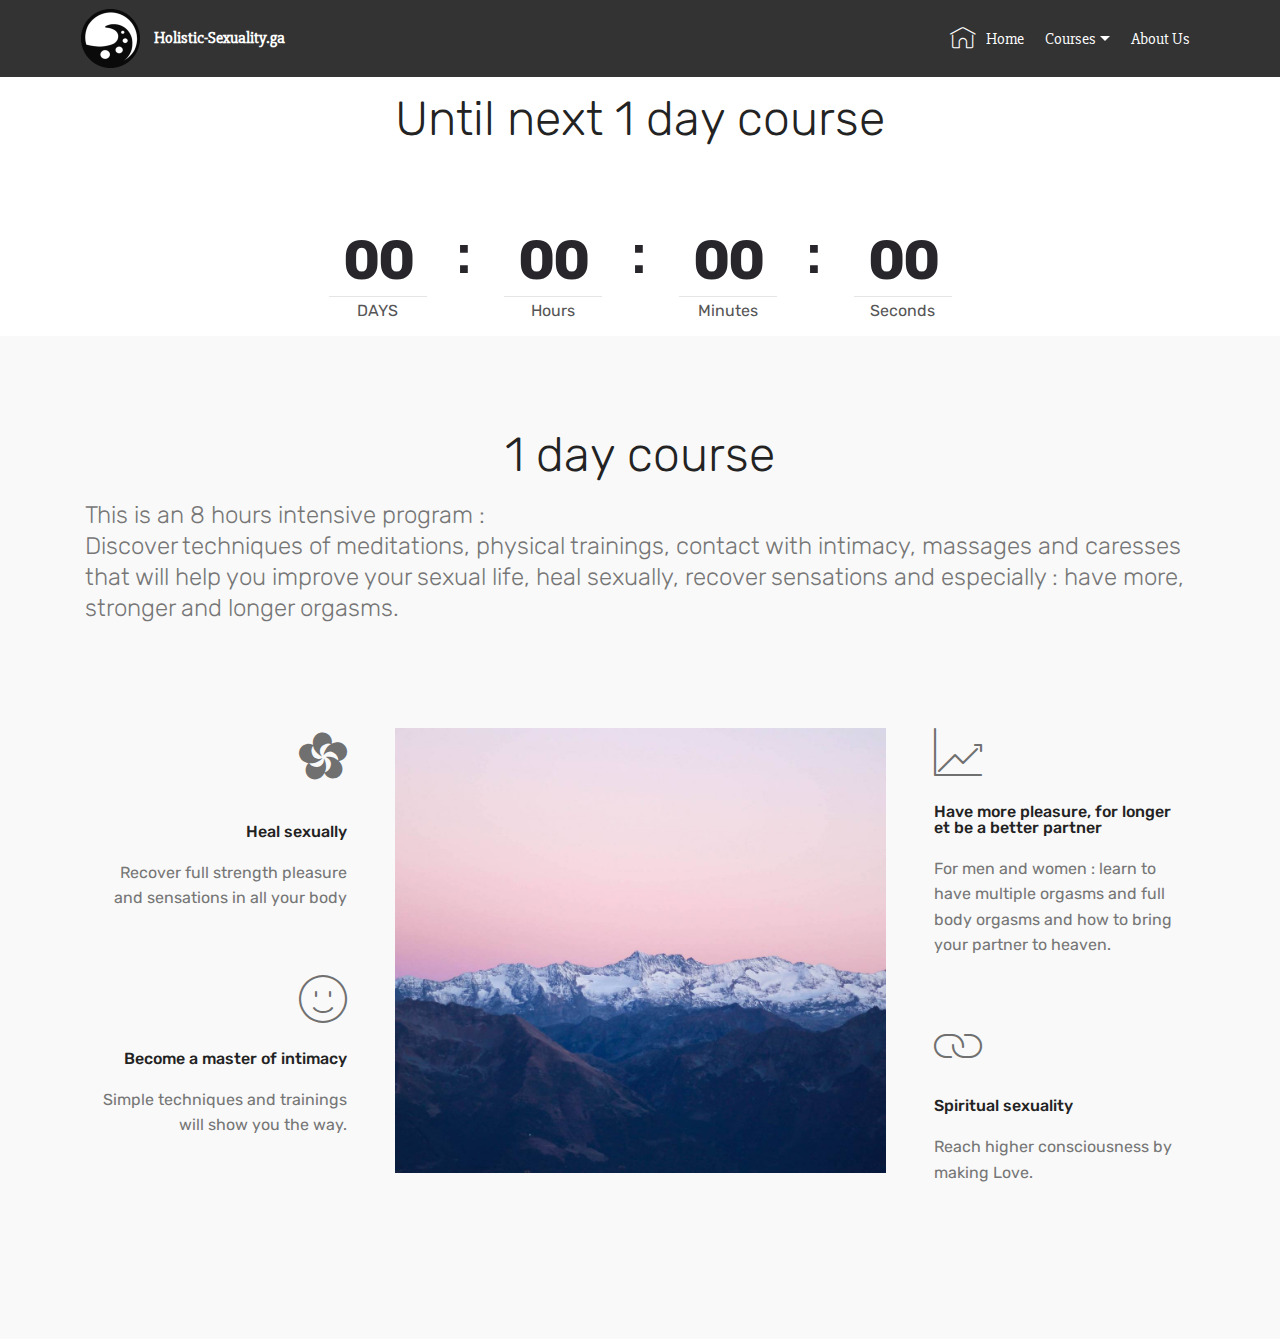
==== 1day.html @ 42159fc9 "create github pages" ====
<!DOCTYPE html>
<html >
<head>
  <!-- Site made with Mobirise Website Builder v4.6.6, https://mobirise.com -->
  <meta charset="UTF-8">
  <meta http-equiv="X-UA-Compatible" content="IE=edge">
  <meta name="generator" content="Mobirise v4.6.6, mobirise.com">
  <meta name="viewport" content="width=device-width, initial-scale=1, minimum-scale=1">
  <link rel="shortcut icon" href="assets/images/hssymbolgris-122x122.png" type="image/x-icon">
  <meta name="description" content="This is an 8 hours intensive program :
Discover techniques of meditations, physical trainings, contact with intimacy, massages and caresses that will help you improve your sexual life, heal sexually, recover sensations and especially : have more, stronger and longer orgasms.
Learn to have multiple orgasms and full body orgasms  and how to bring your partner to heaven.
">
  <title>1 day courses</title>
  <link rel="stylesheet" href="assets/web/assets/mobirise-icons/mobirise-icons.css">
  <link rel="stylesheet" href="assets/tether/tether.min.css">
  <link rel="stylesheet" href="assets/bootstrap/css/bootstrap.min.css">
  <link rel="stylesheet" href="assets/bootstrap/css/bootstrap-grid.min.css">
  <link rel="stylesheet" href="assets/bootstrap/css/bootstrap-reboot.min.css">
  <link rel="stylesheet" href="assets/socicon/css/styles.css">
  <link rel="stylesheet" href="assets/dropdown/css/style.css">
  <link rel="stylesheet" href="assets/theme/css/style.css">
  <link rel="stylesheet" href="assets/mobirise/css/mbr-additional.css" type="text/css">
  
  
  
</head>
<body>
  <section class="menu cid-qMgxB3SNvt" once="menu" id="menu1-n">

    

    <nav class="navbar navbar-expand beta-menu navbar-dropdown align-items-center navbar-fixed-top navbar-toggleable-sm">
        <button class="navbar-toggler navbar-toggler-right" type="button" data-toggle="collapse" data-target="#navbarSupportedContent" aria-controls="navbarSupportedContent" aria-expanded="false" aria-label="Toggle navigation">
            <div class="hamburger">
                <span></span>
                <span></span>
                <span></span>
                <span></span>
            </div>
        </button>
        <div class="menu-logo">
            <div class="navbar-brand">
                <span class="navbar-logo">
                    <a href="index.html">
                         <img src="assets/images/hssymbolgris-122x122.png" alt="Holistic-Sexuality.ga" title="Holistic-Sexuality homepage" style="height: 3.8rem;">
                    </a>
                </span>
                <span class="navbar-caption-wrap"><a class="navbar-caption text-white display-4" href="index.html">
                        Holistic-Sexuality.ga<br></a></span>
            </div>
        </div>
        <div class="collapse navbar-collapse" id="navbarSupportedContent">
            <ul class="navbar-nav nav-dropdown nav-right" data-app-modern-menu="true"><li class="nav-item">
                    <a class="nav-link link text-white display-4" href="index.html"><span class="mbri-home mbr-iconfont mbr-iconfont-btn"></span>
                        
                        Home</a>
                </li><li class="nav-item dropdown open"><a class="nav-link link text-white dropdown-toggle display-4" href="courses.html" data-toggle="dropdown-submenu" aria-expanded="true">Courses
                    </a><div class="dropdown-menu"><a class="text-white dropdown-item display-4" href="1day.html">1 day courses<br></a><a class="text-white dropdown-item display-4" href="3d.html">3 days courses<br></a><a class="text-white dropdown-item display-4" href="privc.html">Private courses<br></a></div></li>
                <li class="nav-item">
                    <a class="nav-link link text-white display-4" href="about.html">
                        
                        About Us
                    </a>
                </li></ul>
            
        </div>
    </nav>
</section>

<section class="engine"><a href="https://mobirise.ws/j">how to design free website</a></section><section class="menu cid-qMgxB4B0QM" once="menu" id="menu1-o">

    

    <nav class="navbar navbar-expand beta-menu navbar-dropdown align-items-center navbar-fixed-top navbar-toggleable-sm">
        <button class="navbar-toggler navbar-toggler-right" type="button" data-toggle="collapse" data-target="#navbarSupportedContent" aria-controls="navbarSupportedContent" aria-expanded="false" aria-label="Toggle navigation">
            <div class="hamburger">
                <span></span>
                <span></span>
                <span></span>
                <span></span>
            </div>
        </button>
        <div class="menu-logo">
            <div class="navbar-brand">
                <span class="navbar-logo">
                    <a href="index.html">
                         <img src="assets/images/hssymbolgris-122x122.png" alt="Holistic-Sexuality.ga" title="Holistic-Sexuality homepage" style="height: 3.8rem;">
                    </a>
                </span>
                <span class="navbar-caption-wrap"><a class="navbar-caption text-white display-4" href="index.html">
                        Holistic-Sexuality.ga<br></a></span>
            </div>
        </div>
        <div class="collapse navbar-collapse" id="navbarSupportedContent">
            <ul class="navbar-nav nav-dropdown nav-right" data-app-modern-menu="true"><li class="nav-item">
                    <a class="nav-link link text-white display-4" href="index.html"><span class="mbri-home mbr-iconfont mbr-iconfont-btn"></span>
                        
                        Home</a>
                </li><li class="nav-item dropdown open"><a class="nav-link link text-white dropdown-toggle display-4" href="courses.html" data-toggle="dropdown-submenu" aria-expanded="true">Courses
                    </a><div class="dropdown-menu"><a class="text-white dropdown-item display-4" href="1day.html">1 day courses<br></a><a class="text-white dropdown-item display-4" href="3d.html">3 days courses<br></a><a class="text-white dropdown-item display-4" href="privc.html">Private courses<br></a></div></li>
                <li class="nav-item">
                    <a class="nav-link link text-white display-4" href="about.html">
                        
                        About Us
                    </a>
                </li></ul>
            
        </div>
    </nav>
</section>

<section class="countdown1 cid-qMgxB53Tq9" id="countdown1-p">
    
    
    
    <div class="container ">
        <h2 class="mbr-section-title pb-3 align-center mbr-fonts-style display-2">Until next 1 day course</h2>
        <h3 class="mbr-section-subtitle align-center mbr-fonts-style display-5"></h3>
        
    </div>
    <div class="container countdown-cont align-center">
        <div class="daysCountdown" title="DAYS"></div>
        <div class="hoursCountdown" title="Hours"></div> 
        <div class="minutesCountdown" title="Minutes"></div> 
        <div class="secondsCountdown" title="Seconds"></div>
        <div class="countdown pt-5 mt-2" data-due-date="2018/04/14"> 
        </div>
    </div>
</section>

<section class="features12 cid-qMgxMdcR1v" id="features12-r">
    
    

    

    <div class="container">
        <h2 class="mbr-section-title pb-2 mbr-fonts-style display-2">1 day course</h2>
        <h3 class="mbr-section-subtitle pb-3 mbr-fonts-style display-5">This is an 8 hours intensive program :
<div>Discover techniques of meditations, physical trainings, contact with intimacy, massages and caresses that will help you improve your sexual life, heal sexually, recover sensations and especially : have more, stronger and longer orgasms.
</div><div><br></div></h3>

        <div class="media-container-row pt-5">
            <div class="block-content align-right">
                <div class="card pl-3 pr-3 pb-5">
                    <div class="mbr-card-img-title">
                        <div class="card-img pb-3">
                             <span class="mbr-iconfont socicon-hellocoton socicon"></span>
                        </div>
                        <div class="mbr-crt-title">
                            <h4 class="card-title py-2 mbr-crt-title mbr-fonts-style display-7">
                                Heal sexually</h4>
                        </div>
                    </div>                

                    <div class="card-box">
                        <p class="mbr-text mbr-section-text mbr-fonts-style display-7">Recover full strength pleasure and sensations in all your body</p>
                    </div>
                </div>

                <div class="card pl-3 pr-3 pb-5">
                    <div class="mbr-card-img-title">
                        <div class="card-img pb-3">
                            <span class="mbr-iconfont mbri-smile-face"></span>
                        </div>
                        <div class="mbr-crt-title">
                            <h4 class="card-title py-2 mbr-crt-title mbr-fonts-style display-7">Become a master of intimacy</h4>
                        </div>
                    </div>
                    <div class="card-box">
                        <p class="mbr-text mbr-section-text mbr-fonts-style display-7">
                            Simple techniques and trainings will show you the way.
                        </p>
                    </div>
                </div>
            </div>

            <div class="mbr-figure" style="width: 50%;">
                <img src="assets/images/06.jpg" alt="Mobirise">
            </div>

            <div class="block-content align-left  ">
                <div class="card pl-3 pr-3 pb-5">
                    <div class="mbr-card-img-title">
                        <div class="card-img pb-3">
                             <span class="mbr-iconfont mbri-growing-chart"></span>
                        </div>
                        <div class="mbr-crt-title">
                            <h4 class="card-title py-2 mbr-crt-title mbr-fonts-style display-7">Have more pleasure, for longer et be a better partner</h4>
                        </div>
                    </div>                

                    <div class="card-box">
                        <p class="mbr-text mbr-section-text mbr-fonts-style display-7">For men and women : learn to have multiple orgasms and full body orgasms and how to bring your partner to heaven.
                        </p>
                    </div>
                </div>

                <div class="card pl-3 pr-3 pb-5">
                    <div class="mbr-card-img-title">
                        <div class="card-img pb-3">
                            <span class="mbr-iconfont mbri-link"></span>
                        </div>
                        <div class="mbr-crt-title">
                            <h4 class="card-title py-2 mbr-crt-title mbr-fonts-style display-7">
                                Spiritual sexuality</h4>
                        </div>
                    </div>
                    <div class="card-box">
                        <p class="mbr-text mbr-section-text mbr-fonts-style display-7">Reach higher consciousness by making Love.</p>
                    </div>
                </div>
            </div>
        </div>
    </div>
</section>


  <script src="assets/web/assets/jquery/jquery.min.js"></script>
  <script src="assets/popper/popper.min.js"></script>
  <script src="assets/tether/tether.min.js"></script>
  <script src="assets/bootstrap/js/bootstrap.min.js"></script>
  <script src="assets/dropdown/js/script.min.js"></script>
  <script src="assets/touchswipe/jquery.touch-swipe.min.js"></script>
  <script src="assets/countdown/jquery.countdown.min.js"></script>
  <script src="assets/smoothscroll/smooth-scroll.js"></script>
  <script src="assets/theme/js/script.js"></script>
  
  
</body>
</html>
---- assets/web/assets/mobirise-icons/mobirise-icons.css ----
@font-face {
  font-family: 'MobiriseIcons';
  src:  url('mobirise-icons.eot?spat4u');
  src:  url('mobirise-icons.eot?spat4u#iefix') format('embedded-opentype'),
    url('mobirise-icons.ttf?spat4u') format('truetype'),
    url('mobirise-icons.woff?spat4u') format('woff'),
    url('mobirise-icons.svg?spat4u#MobiriseIcons') format('svg');
  font-weight: normal;
  font-style: normal;
}

[class^="mbri-"], [class*=" mbri-"] {
  /* use !important to prevent issues with browser extensions that change fonts */
  font-family: MobiriseIcons !important;
  speak: none;
  font-style: normal;
  font-weight: normal;
  font-variant: normal;
  text-transform: none;
  line-height: 1;

  /* Better Font Rendering =========== */
  -webkit-font-smoothing: antialiased;
  -moz-osx-font-smoothing: grayscale;
}

.mbri-add-submenu:before {
  content: "\e900";
}
.mbri-alert:before {
  content: "\e901";
}
.mbri-align-center:before {
  content: "\e902";
}
.mbri-align-justify:before {
  content: "\e903";
}
.mbri-align-left:before {
  content: "\e904";
}
.mbri-align-right:before {
  content: "\e905";
}
.mbri-android:before {
  content: "\e906";
}
.mbri-apple:before {
  content: "\e907";
}
.mbri-arrow-down:before {
  content: "\e908";
}
.mbri-arrow-next:before {
  content: "\e909";
}
.mbri-arrow-prev:before {
  content: "\e90a";
}
.mbri-arrow-up:before {
  content: "\e90b";
}
.mbri-bold:before {
  content: "\e90c";
}
.mbri-bookmark:before {
  content: "\e90d";
}
.mbri-bootstrap:before {
  content: "\e90e";
}
.mbri-briefcase:before {
  content: "\e90f";
}
.mbri-browse:before {
  content: "\e910";
}
.mbri-bulleted-list:before {
  content: "\e911";
}
.mbri-calendar:before {
  content: "\e912";
}
.mbri-camera:before {
  content: "\e913";
}
.mbri-cart-add:before {
  content: "\e914";
}
.mbri-cart-full:before {
  content: "\e915";
}
.mbri-cash:before {
  content: "\e916";
}
.mbri-change-style:before {
  content: "\e917";
}
.mbri-chat:before {
  content: "\e918";
}
.mbri-clock:before {
  content: "\e919";
}
.mbri-close:before {
  content: "\e91a";
}
.mbri-cloud:before {
  content: "\e91b";
}
.mbri-code:before {
  content: "\e91c";
}
.mbri-contact-form:before {
  content: "\e91d";
}
.mbri-credit-card:before {
  content: "\e91e";
}
.mbri-cursor-click:before {
  content: "\e91f";
}
.mbri-cust-feedback:before {
  content: "\e920";
}
.mbri-database:before {
  content: "\e921";
}
.mbri-delivery:before {
  content: "\e922";
}
.mbri-desktop:before {
  content: "\e923";
}
.mbri-devices:before {
  content: "\e924";
}
.mbri-down:before {
  content: "\e925";
}
.mbri-download:before {
  content: "\e989";
}
.mbri-drag-n-drop:before {
  content: "\e927";
}
.mbri-drag-n-drop2:before {
  content: "\e928";
}
.mbri-edit:before {
  content: "\e929";
}
.mbri-edit2:before {
  content: "\e92a";
}
.mbri-error:before {
  content: "\e92b";
}
.mbri-extension:before {
  content: "\e92c";
}
.mbri-features:before {
  content: "\e92d";
}
.mbri-file:before {
  content: "\e92e";
}
.mbri-flag:before {
  content: "\e92f";
}
.mbri-folder:before {
  content: "\e930";
}
.mbri-gift:before {
  content: "\e931";
}
.mbri-github:before {
  content: "\e932";
}
.mbri-globe:before {
  content: "\e933";
}
.mbri-globe-2:before {
  content: "\e934";
}
.mbri-growing-chart:before {
  content: "\e935";
}
.mbri-hearth:before {
  content: "\e936";
}
.mbri-help:before {
  content: "\e937";
}
.mbri-home:before {
  content: "\e938";
}
.mbri-hot-cup:before {
  content: "\e939";
}
.mbri-idea:before {
  content: "\e93a";
}
.mbri-image-gallery:before {
  content: "\e93b";
}
.mbri-image-slider:before {
  content: "\e93c";
}
.mbri-info:before {
  content: "\e93d";
}
.mbri-italic:before {
  content: "\e93e";
}
.mbri-key:before {
  content: "\e93f";
}
.mbri-laptop:before {
  content: "\e940";
}
.mbri-layers:before {
  content: "\e941";
}
.mbri-left-right:before {
  content: "\e942";
}
.mbri-left:before {
  content: "\e943";
}
.mbri-letter:before {
  content: "\e944";
}
.mbri-like:before {
  content: "\e945";
}
.mbri-link:before {
  content: "\e946";
}
.mbri-lock:before {
  content: "\e947";
}
.mbri-login:before {
  content: "\e948";
}
.mbri-logout:before {
  content: "\e949";
}
.mbri-magic-stick:before {
  content: "\e94a";
}
.mbri-map-pin:before {
  content: "\e94b";
}
.mbri-menu:before {
  content: "\e94c";
}
.mbri-mobile:before {
  content: "\e94d";
}
.mbri-mobile2:before {
  content: "\e94e";
}
.mbri-mobirise:before {
  content: "\e94f";
}
.mbri-more-horizontal:before {
  content: "\e950";
}
.mbri-more-vertical:before {
  content: "\e951";
}
.mbri-music:before {
  content: "\e952";
}
.mbri-new-file:before {
  content: "\e953";
}
.mbri-numbered-list:before {
  content: "\e954";
}
.mbri-opened-folder:before {
  content: "\e955";
}
.mbri-pages:before {
  content: "\e956";
}
.mbri-paper-plane:before {
  content: "\e957";
}
.mbri-paperclip:before {
  content: "\e958";
}
.mbri-photo:before {
  content: "\e959";
}
.mbri-photos:before {
  content: "\e95a";
}
.mbri-pin:before {
  content: "\e95b";
}
.mbri-play:before {
  content: "\e95c";
}
.mbri-plus:before {
  content: "\e95d";
}
.mbri-preview:before {
  content: "\e95e";
}
.mbri-print:before {
  content: "\e95f";
}
.mbri-protect:before {
  content: "\e960";
}
.mbri-question:before {
  content: "\e961";
}
.mbri-quote-left:before {
  content: "\e962";
}
.mbri-quote-right:before {
  content: "\e963";
}
.mbri-refresh:before {
  content: "\e964";
}
.mbri-responsive:before {
  content: "\e965";
}
.mbri-right:before {
  content: "\e966";
}
.mbri-rocket:before {
  content: "\e967";
}
.mbri-sad-face:before {
  content: "\e968";
}
.mbri-sale:before {
  content: "\e969";
}
.mbri-save:before {
  content: "\e96a";
}
.mbri-search:before {
  content: "\e96b";
}
.mbri-setting:before {
  content: "\e96c";
}
.mbri-setting2:before {
  content: "\e96d";
}
.mbri-setting3:before {
  content: "\e96e";
}
.mbri-share:before {
  content: "\e96f";
}
.mbri-shopping-bag:before {
  content: "\e970";
}
.mbri-shopping-basket:before {
  content: "\e971";
}
.mbri-shopping-cart:before {
  content: "\e972";
}
.mbri-sites:before {
  content: "\e973";
}
.mbri-smile-face:before {
  content: "\e974";
}
.mbri-speed:before {
  content: "\e975";
}
.mbri-star:before {
  content: "\e976";
}
.mbri-success:before {
  content: "\e977";
}
.mbri-sun:before {
  content: "\e978";
}
.mbri-sun2:before {
  content: "\e979";
}
.mbri-tablet:before {
  content: "\e97a";
}
.mbri-tablet-vertical:before {
  content: "\e97b";
}
.mbri-target:before {
  content: "\e97c";
}
.mbri-timer:before {
  content: "\e97d";
}
.mbri-to-ftp:before {
  content: "\e97e";
}
.mbri-to-local-drive:before {
  content: "\e97f";
}
.mbri-touch-swipe:before {
  content: "\e980";
}
.mbri-touch:before {
  content: "\e981";
}
.mbri-trash:before {
  content: "\e982";
}
.mbri-underline:before {
  content: "\e983";
}
.mbri-unlink:before {
  content: "\e984";
}
.mbri-unlock:before {
  content: "\e985";
}
.mbri-up-down:before {
  content: "\e986";
}
.mbri-up:before {
  content: "\e987";
}
.mbri-update:before {
  content: "\e988";
}
.mbri-upload:before {
 content: "\e926"; 
}
.mbri-user:before {
  content: "\e98a";
}
.mbri-user2:before {
  content: "\e98b";
}
.mbri-users:before {
  content: "\e98c";
}
.mbri-video:before {
  content: "\e98d";
}
.mbri-video-play:before {
  content: "\e98e";
}
.mbri-watch:before {
  content: "\e98f";
}
.mbri-website-theme:before {
  content: "\e990";
}
.mbri-wifi:before {
  content: "\e991";
}
.mbri-windows:before {
  content: "\e992";
}
.mbri-zoom-out:before {
  content: "\e993";
}
.mbri-redo:before {
  content: "\e994";
}
.mbri-undo:before {
  content: "\e995";
}
---- assets/socicon/css/styles.css ----
@charset "UTF-8";

@font-face {
  font-family: "socicon";
  src:url("../fonts/socicon.eot");
  src:url("../fonts/socicon.eot?#iefix") format("embedded-opentype"),
    url("../fonts/socicon.woff") format("woff"),
    url("../fonts/socicon.ttf") format("truetype"),
    url("../fonts/socicon.svg#socicon") format("svg");
  font-weight: normal;
  font-style: normal;

}

[data-icon]:before {
  font-family: "socicon" !important;
  content: attr(data-icon);
  font-style: normal !important;
  font-weight: normal !important;
  font-variant: normal !important;
  text-transform: none !important;
  speak: none;
  line-height: 1;
  -webkit-font-smoothing: antialiased;
  -moz-osx-font-smoothing: grayscale;
}

[class^="socicon-"]:before,
[class*=" socicon-"]:before {
  font-family: "socicon" !important;
  font-style: normal !important;
  font-weight: normal !important;
  font-variant: normal !important;
  text-transform: none !important;
  speak: none;
  line-height: 1;
  -webkit-font-smoothing: antialiased;
  -moz-osx-font-smoothing: grayscale;
}

.socicon-modelmayhem:before {
  content: "\e000";
}
.socicon-mixcloud:before {
  content: "\e001";
}
.socicon-drupal:before {
  content: "\e002";
}
.socicon-swarm:before {
  content: "\e003";
}
.socicon-istock:before {
  content: "\e004";
}
.socicon-yammer:before {
  content: "\e005";
}
.socicon-ello:before {
  content: "\e006";
}
.socicon-stackoverflow:before {
  content: "\e007";
}
.socicon-persona:before {
  content: "\e008";
}
.socicon-triplej:before {
  content: "\e009";
}
.socicon-houzz:before {
  content: "\e00a";
}
.socicon-rss:before {
  content: "\e00b";
}
.socicon-paypal:before {
  content: "\e00c";
}
.socicon-odnoklassniki:before {
  content: "\e00d";
}
.socicon-airbnb:before {
  content: "\e00e";
}
.socicon-periscope:before {
  content: "\e00f";
}
.socicon-outlook:before {
  content: "\e010";
}
.socicon-coderwall:before {
  content: "\e011";
}
.socicon-tripadvisor:before {
  content: "\e012";
}
.socicon-appnet:before {
  content: "\e013";
}
.socicon-goodreads:before {
  content: "\e014";
}
.socicon-tripit:before {
  content: "\e015";
}
.socicon-lanyrd:before {
  content: "\e016";
}
.socicon-slideshare:before {
  content: "\e017";
}
.socicon-buffer:before {
  content: "\e018";
}
.socicon-disqus:before {
  content: "\e019";
}
.socicon-vkontakte:before {
  content: "\e01a";
}
.socicon-whatsapp:before {
  content: "\e01b";
}
.socicon-patreon:before {
  content: "\e01c";
}
.socicon-storehouse:before {
  content: "\e01d";
}
.socicon-pocket:before {
  content: "\e01e";
}
.socicon-mail:before {
  content: "\e01f";
}
.socicon-blogger:before {
  content: "\e020";
}
.socicon-technorati:before {
  content: "\e021";
}
.socicon-reddit:before {
  content: "\e022";
}
.socicon-dribbble:before {
  content: "\e023";
}
.socicon-stumbleupon:before {
  content: "\e024";
}
.socicon-digg:before {
  content: "\e025";
}
.socicon-envato:before {
  content: "\e026";
}
.socicon-behance:before {
  content: "\e027";
}
.socicon-delicious:before {
  content: "\e028";
}
.socicon-deviantart:before {
  content: "\e029";
}
.socicon-forrst:before {
  content: "\e02a";
}
.socicon-play:before {
  content: "\e02b";
}
.socicon-zerply:before {
  content: "\e02c";
}
.socicon-wikipedia:before {
  content: "\e02d";
}
.socicon-apple:before {
  content: "\e02e";
}
.socicon-flattr:before {
  content: "\e02f";
}
.socicon-github:before {
  content: "\e030";
}
.socicon-renren:before {
  content: "\e031";
}
.socicon-friendfeed:before {
  content: "\e032";
}
.socicon-newsvine:before {
  content: "\e033";
}
.socicon-identica:before {
  content: "\e034";
}
.socicon-bebo:before {
  content: "\e035";
}
.socicon-zynga:before {
  content: "\e036";
}
.socicon-steam:before {
  content: "\e037";
}
.socicon-xbox:before {
  content: "\e038";
}
.socicon-windows:before {
  content: "\e039";
}
.socicon-qq:before {
  content: "\e03a";
}
.socicon-douban:before {
  content: "\e03b";
}
.socicon-meetup:before {
  content: "\e03c";
}
.socicon-playstation:before {
  content: "\e03d";
}
.socicon-android:before {
  content: "\e03e";
}
.socicon-snapchat:before {
  content: "\e03f";
}
.socicon-twitter:before {
  content: "\e040";
}
.socicon-facebook:before {
  content: "\e041";
}
.socicon-googleplus:before {
  content: "\e042";
}
.socicon-pinterest:before {
  content: "\e043";
}
.socicon-foursquare:before {
  content: "\e044";
}
.socicon-yahoo:before {
  content: "\e045";
}
.socicon-skype:before {
  content: "\e046";
}
.socicon-yelp:before {
  content: "\e047";
}
.socicon-feedburner:before {
  content: "\e048";
}
.socicon-linkedin:before {
  content: "\e049";
}
.socicon-viadeo:before {
  content: "\e04a";
}
.socicon-xing:before {
  content: "\e04b";
}
.socicon-myspace:before {
  content: "\e04c";
}
.socicon-soundcloud:before {
  content: "\e04d";
}
.socicon-spotify:before {
  content: "\e04e";
}
.socicon-grooveshark:before {
  content: "\e04f";
}
.socicon-lastfm:before {
  content: "\e050";
}
.socicon-youtube:before {
  content: "\e051";
}
.socicon-vimeo:before {
  content: "\e052";
}
.socicon-dailymotion:before {
  content: "\e053";
}
.socicon-vine:before {
  content: "\e054";
}
.socicon-flickr:before {
  content: "\e055";
}
.socicon-500px:before {
  content: "\e056";
}
.socicon-wordpress:before {
  content: "\e058";
}
.socicon-tumblr:before {
  content: "\e059";
}
.socicon-twitch:before {
  content: "\e05a";
}
.socicon-8tracks:before {
  content: "\e05b";
}
.socicon-amazon:before {
  content: "\e05c";
}
.socicon-icq:before {
  content: "\e05d";
}
.socicon-smugmug:before {
  content: "\e05e";
}
.socicon-ravelry:before {
  content: "\e05f";
}
.socicon-weibo:before {
  content: "\e060";
}
.socicon-baidu:before {
  content: "\e061";
}
.socicon-angellist:before {
  content: "\e062";
}
.socicon-ebay:before {
  content: "\e063";
}
.socicon-imdb:before {
  content: "\e064";
}
.socicon-stayfriends:before {
  content: "\e065";
}
.socicon-residentadvisor:before {
  content: "\e066";
}
.socicon-google:before {
  content: "\e067";
}
.socicon-yandex:before {
  content: "\e068";
}
.socicon-sharethis:before {
  content: "\e069";
}
.socicon-bandcamp:before {
  content: "\e06a";
}
.socicon-itunes:before {
  content: "\e06b";
}
.socicon-deezer:before {
  content: "\e06c";
}
.socicon-telegram:before {
  content: "\e06e";
}
.socicon-openid:before {
  content: "\e06f";
}
.socicon-amplement:before {
  content: "\e070";
}
.socicon-viber:before {
  content: "\e071";
}
.socicon-zomato:before {
  content: "\e072";
}
.socicon-draugiem:before {
  content: "\e074";
}
.socicon-endomodo:before {
  content: "\e075";
}
.socicon-filmweb:before {
  content: "\e076";
}
.socicon-stackexchange:before {
  content: "\e077";
}
.socicon-wykop:before {
  content: "\e078";
}
.socicon-teamspeak:before {
  content: "\e079";
}
.socicon-teamviewer:before {
  content: "\e07a";
}
.socicon-ventrilo:before {
  content: "\e07b";
}
.socicon-younow:before {
  content: "\e07c";
}
.socicon-raidcall:before {
  content: "\e07d";
}
.socicon-mumble:before {
  content: "\e07e";
}
.socicon-medium:before {
  content: "\e06d";
}
.socicon-bebee:before {
  content: "\e07f";
}
.socicon-hitbox:before {
  content: "\e080";
}
.socicon-reverbnation:before {
  content: "\e081";
}
.socicon-formulr:before {
  content: "\e082";
}
.socicon-instagram:before {
  content: "\e057";
}
.socicon-battlenet:before {
  content: "\e083";
}
.socicon-chrome:before {
  content: "\e084";
}
.socicon-discord:before {
  content: "\e086";
}
.socicon-issuu:before {
  content: "\e087";
}
.socicon-macos:before {
  content: "\e088";
}
.socicon-firefox:before {
  content: "\e089";
}
.socicon-opera:before {
  content: "\e08d";
}
.socicon-keybase:before {
  content: "\e090";
}
.socicon-alliance:before {
  content: "\e091";
}
.socicon-livejournal:before {
  content: "\e092";
}
.socicon-googlephotos:before {
  content: "\e093";
}
.socicon-horde:before {
  content: "\e094";
}
.socicon-etsy:before {
  content: "\e095";
}
.socicon-zapier:before {
  content: "\e096";
}
.socicon-google-scholar:before {
  content: "\e097";
}
.socicon-researchgate:before {
  content: "\e098";
}
.socicon-wechat:before {
  content: "\e099";
}
.socicon-strava:before {
  content: "\e09a";
}
.socicon-line:before {
  content: "\e09b";
}
.socicon-lyft:before {
  content: "\e09c";
}
.socicon-uber:before {
  content: "\e09d";
}
.socicon-songkick:before {
  content: "\e09e";
}
.socicon-viewbug:before {
  content: "\e09f";
}
.socicon-googlegroups:before {
  content: "\e0a0";
}
.socicon-quora:before {
  content: "\e073";
}
.socicon-diablo:before {
  content: "\e085";
}
.socicon-blizzard:before {
  content: "\e0a1";
}
.socicon-hearthstone:before {
  content: "\e08b";
}
.socicon-heroes:before {
  content: "\e08a";
}
.socicon-overwatch:before {
  content: "\e08c";
}
.socicon-warcraft:before {
  content: "\e08e";
}
.socicon-starcraft:before {
  content: "\e08f";
}
.socicon-beam:before {
  content: "\e0a2";
}
.socicon-curse:before {
  content: "\e0a3";
}
.socicon-player:before {
  content: "\e0a4";
}
.socicon-streamjar:before {
  content: "\e0a5";
}
.socicon-nintendo:before {
  content: "\e0a6";
}
.socicon-hellocoton:before {
  content: "\e0a7";
}
---- assets/dropdown/css/style.css ----
.navbar-dropdown {
  left: 0;
  padding: 0;
  position: absolute;
  right: 0;
  top: 0;
  transition: all 0.45s ease;
  z-index: 1030;
  background: #282828; }
  .navbar-dropdown .navbar-logo {
    margin-right: 0.8rem;
    transition: margin 0.3s ease-in-out;
    vertical-align: middle; }
    .navbar-dropdown .navbar-logo img {
      height: 3.125rem;
      transition: all 0.3s ease-in-out; }
    .navbar-dropdown .navbar-logo.mbr-iconfont {
      font-size: 3.125rem;
      line-height: 3.125rem; }
  .navbar-dropdown .navbar-caption {
    font-weight: 700;
    white-space: normal;
    vertical-align: -4px;
    line-height: 3.125rem !important; }
    .navbar-dropdown .navbar-caption, .navbar-dropdown .navbar-caption:hover {
      color: inherit;
      text-decoration: none; }
  .navbar-dropdown .mbr-iconfont + .navbar-caption {
    vertical-align: -1px; }
  .navbar-dropdown.navbar-fixed-top {
    position: fixed; }
  .navbar-dropdown .navbar-brand span {
    vertical-align: -4px; }
  .navbar-dropdown.bg-color.transparent {
    background: none; }
  .navbar-dropdown.navbar-short .navbar-brand {
    padding: 0.625rem 0; }
    .navbar-dropdown.navbar-short .navbar-brand span {
      vertical-align: -1px; }
  .navbar-dropdown.navbar-short .navbar-caption {
    line-height: 2.375rem !important;
    vertical-align: -2px; }
  .navbar-dropdown.navbar-short .navbar-logo {
    margin-right: 0.5rem; }
    .navbar-dropdown.navbar-short .navbar-logo img {
      height: 2.375rem; }
    .navbar-dropdown.navbar-short .navbar-logo.mbr-iconfont {
      font-size: 2.375rem;
      line-height: 2.375rem; }
  .navbar-dropdown.navbar-short .mbr-table-cell {
    height: 3.625rem; }
  .navbar-dropdown .navbar-close {
    left: 0.6875rem;
    position: fixed;
    top: 0.75rem;
    z-index: 1000; }
  .navbar-dropdown .hamburger-icon {
    content: "";
    display: inline-block;
    vertical-align: middle;
    width: 16px;
    -webkit-box-shadow: 0 -6px 0 1px #282828,0 0 0 1px #282828,0 6px 0 1px #282828;
    -moz-box-shadow: 0 -6px 0 1px #282828,0 0 0 1px #282828,0 6px 0 1px #282828;
    box-shadow: 0 -6px 0 1px #282828,0 0 0 1px #282828,0 6px 0 1px #282828; }

.dropdown-menu .dropdown-toggle[data-toggle="dropdown-submenu"]::after {
  border-bottom: 0.35em solid transparent;
  border-left: 0.35em solid;
  border-right: 0;
  border-top: 0.35em solid transparent;
  margin-left: 0.3rem; }

.dropdown-menu .dropdown-item:focus {
  outline: 0; }

.nav-dropdown {
  font-size: 0.75rem;
  font-weight: 500;
  height: auto !important; }
  .nav-dropdown .nav-btn {
    padding-left: 1rem; }
  .nav-dropdown .link {
    margin: .667em 1.667em;
    font-weight: 500;
    padding: 0;
    transition: color .2s ease-in-out; }
    .nav-dropdown .link.dropdown-toggle {
      margin-right: 2.583em; }
      .nav-dropdown .link.dropdown-toggle::after {
        margin-left: .25rem;
        border-top: 0.35em solid;
        border-right: 0.35em solid transparent;
        border-left: 0.35em solid transparent;
        border-bottom: 0; }
      .nav-dropdown .link.dropdown-toggle[aria-expanded="true"] {
        margin: 0;
        padding: 0.667em 3.263em  0.667em 1.667em; }
  .nav-dropdown .link::after,
  .nav-dropdown .dropdown-item::after {
    color: inherit; }
  .nav-dropdown .btn {
    font-size: 0.75rem;
    font-weight: 700;
    letter-spacing: 0;
    margin-bottom: 0;
    padding-left: 1.25rem;
    padding-right: 1.25rem; }
  .nav-dropdown .dropdown-menu {
    border-radius: 0;
    border: 0;
    left: 0;
    margin: 0;
    padding-bottom: 1.25rem;
    padding-top: 1.25rem;
    position: relative; }
  .nav-dropdown .dropdown-submenu {
    margin-left: 0.125rem;
    top: 0; }
  .nav-dropdown .dropdown-item {
    font-weight: 500;
    line-height: 2;
    padding: 0.3846em 4.615em 0.3846em 1.5385em;
    position: relative;
    transition: color .2s ease-in-out, background-color .2s ease-in-out; }
    .nav-dropdown .dropdown-item::after {
      margin-top: -0.3077em;
      position: absolute;
      right: 1.1538em;
      top: 50%; }
    .nav-dropdown .dropdown-item:focus, .nav-dropdown .dropdown-item:hover {
      background: none; }

@media (max-width: 767px) {
  .nav-dropdown.navbar-toggleable-sm {
    bottom: 0;
    display: none;
    left: 0;
    overflow-x: hidden;
    position: fixed;
    top: 0;
    transform: translateX(-100%);
    -ms-transform: translateX(-100%);
    -webkit-transform: translateX(-100%);
    width: 18.75rem;
    z-index: 999; } }
.nav-dropdown.navbar-toggleable-xl {
  bottom: 0;
  display: none;
  left: 0;
  overflow-x: hidden;
  position: fixed;
  top: 0;
  transform: translateX(-100%);
  -ms-transform: translateX(-100%);
  -webkit-transform: translateX(-100%);
  width: 18.75rem;
  z-index: 999; }

.nav-dropdown-sm {
  display: block !important;
  overflow-x: hidden;
  overflow: auto;
  padding-top: 3.875rem; }
  .nav-dropdown-sm::after {
    content: "";
    display: block;
    height: 3rem;
    width: 100%; }
  .nav-dropdown-sm.collapse.in ~ .navbar-close {
    display: block !important; }
  .nav-dropdown-sm.collapsing, .nav-dropdown-sm.collapse.in {
    transform: translateX(0);
    -ms-transform: translateX(0);
    -webkit-transform: translateX(0);
    transition: all 0.25s ease-out;
    -webkit-transition: all 0.25s ease-out;
    background: #282828; }
  .nav-dropdown-sm.collapsing[aria-expanded="false"] {
    transform: translateX(-100%);
    -ms-transform: translateX(-100%);
    -webkit-transform: translateX(-100%); }
  .nav-dropdown-sm .nav-item {
    display: block;
    margin-left: 0 !important;
    padding-left: 0; }
  .nav-dropdown-sm .link,
  .nav-dropdown-sm .dropdown-item {
    border-top: 1px dotted rgba(255, 255, 255, 0.1);
    font-size: 0.8125rem;
    line-height: 1.6;
    margin: 0 !important;
    padding: 0.875rem 2.4rem 0.875rem 1.5625rem !important;
    position: relative;
    white-space: normal; }
    .nav-dropdown-sm .link:focus, .nav-dropdown-sm .link:hover,
    .nav-dropdown-sm .dropdown-item:focus,
    .nav-dropdown-sm .dropdown-item:hover {
      background: rgba(0, 0, 0, 0.2) !important;
      color: #c0a375; }
  .nav-dropdown-sm .nav-btn {
    position: relative;
    padding: 1.5625rem 1.5625rem 0 1.5625rem; }
    .nav-dropdown-sm .nav-btn::before {
      border-top: 1px dotted rgba(255, 255, 255, 0.1);
      content: "";
      left: 0;
      position: absolute;
      top: 0;
      width: 100%; }
    .nav-dropdown-sm .nav-btn + .nav-btn {
      padding-top: 0.625rem; }
      .nav-dropdown-sm .nav-btn + .nav-btn::before {
        display: none; }
  .nav-dropdown-sm .btn {
    padding: 0.625rem 0; }
  .nav-dropdown-sm .dropdown-toggle[data-toggle="dropdown-submenu"]::after {
    margin-left: .25rem;
    border-top: 0.35em solid;
    border-right: 0.35em solid transparent;
    border-left: 0.35em solid transparent;
    border-bottom: 0; }
  .nav-dropdown-sm .dropdown-toggle[data-toggle="dropdown-submenu"][aria-expanded="true"]::after {
    border-top: 0;
    border-right: 0.35em solid transparent;
    border-left: 0.35em solid transparent;
    border-bottom: 0.35em solid; }
  .nav-dropdown-sm .dropdown-menu {
    margin: 0;
    padding: 0;
    position: relative;
    top: 0;
    left: 0;
    width: 100%;
    border: 0;
    float: none;
    border-radius: 0;
    background: none; }
  .nav-dropdown-sm .dropdown-submenu {
    left: 100%;
    margin-left: 0.125rem;
    margin-top: -1.25rem;
    top: 0; }

.navbar-toggleable-sm .nav-dropdown .dropdown-menu {
  position: absolute; }

.navbar-toggleable-sm .nav-dropdown .dropdown-submenu {
  left: 100%;
  margin-left: 0.125rem;
  margin-top: -1.25rem;
  top: 0; }

.navbar-toggleable-sm.opened .nav-dropdown .dropdown-menu {
  position: relative; }

.navbar-toggleable-sm.opened .nav-dropdown .dropdown-submenu {
  left: 0;
  margin-left: 00rem;
  margin-top: 0rem;
  top: 0; }

.is-builder .nav-dropdown.collapsing {
  transition: none !important; }

/*# sourceMappingURL=style.css.map */
---- assets/theme/css/style.css ----
/*!
 * Mobirise v4 theme (https://mobirise.com/)
 * Copyright 2017 Mobirise
 */
section {
  background-color: #eeeeee; }

section,
.container,
.container-fluid {
  position: relative;
  word-wrap: break-word; }

a.mbr-iconfont:hover {
  text-decoration: none; }

.article .lead p, .article .lead ul, .article .lead ol, .article .lead pre, .article .lead blockquote {
  margin-bottom: 0; }

a {
  font-style: normal;
  font-weight: 400;
  cursor: pointer; }
  a, a:hover {
    text-decoration: none; }

figure {
  margin-bottom: 0; }

body {
  color: #232323; }

h1, h2, h3, h4, h5, h6,
.h1, .h2, .h3, .h4, .h5, .h6,
.display-1, .display-2, .display-3, .display-4 {
  line-height: 1;
  word-break: break-word;
  word-wrap: break-word; }

b, strong {
  font-weight: bold; }

blockquote {
  padding: 10px 0 10px 20px;
  position: relative;
  border-left: 2px solid;
  border-color: #ff3366; }

input:-webkit-autofill, input:-webkit-autofill:hover, input:-webkit-autofill:focus, input:-webkit-autofill:active {
  transition-delay: 9999s;
  transition-property: background-color, color; }

textarea[type="hidden"] {
  display: none; }

body {
  position: relative; }

section {
  background-position: 50% 50%;
  background-repeat: no-repeat;
  background-size: cover; }
  section .mbr-background-video,
  section .mbr-background-video-preview {
    position: absolute;
    bottom: 0;
    left: 0;
    right: 0;
    top: 0; }

.hidden {
  visibility: hidden; }

.mbr-z-index20 {
  z-index: 20; }

/*! Base colors */
.mbr-white {
  color: #ffffff; }

.mbr-black {
  color: #000000; }

.mbr-bg-white {
  background-color: #ffffff; }

.mbr-bg-black {
  background-color: #000000; }

/*! Text-aligns */
.align-left {
  text-align: left; }

.align-center {
  text-align: center; }

.align-right {
  text-align: right; }

@media (max-width: 767px) {
  .align-left, .align-center, .align-right, .mbr-section-btn, .mbr-section-title {
    text-align: center; } }
/*! Font-weight  */
.mbr-light {
  font-weight: 300; }

.mbr-regular {
  font-weight: 400; }

.mbr-semibold {
  font-weight: 500; }

.mbr-bold {
  font-weight: 700; }

/*! Media  */
.media-size-item {
  -webkit-flex: 1 1 auto;
  -moz-flex: 1 1 auto;
  -ms-flex: 1 1 auto;
  -o-flex: 1 1 auto;
  flex: 1 1 auto; }

.media-content {
  -webkit-flex-basis: 100%;
  flex-basis: 100%; }

.media-container-row {
  display: -ms-flexbox;
  display: -webkit-flex;
  display: flex;
  -webkit-flex-direction: row;
  -ms-flex-direction: row;
  flex-direction: row;
  -webkit-flex-wrap: wrap;
  -ms-flex-wrap: wrap;
  flex-wrap: wrap;
  -webkit-justify-content: center;
  -ms-flex-pack: center;
  justify-content: center;
  -webkit-align-content: center;
  -ms-flex-line-pack: center;
  align-content: center;
  -webkit-align-items: start;
  -ms-flex-align: start;
  align-items: start; }
  .media-container-row .media-size-item {
    width: 400px; }

.media-container-column {
  display: -ms-flexbox;
  display: -webkit-flex;
  display: flex;
  -webkit-flex-direction: column;
  -ms-flex-direction: column;
  flex-direction: column;
  -webkit-flex-wrap: wrap;
  -ms-flex-wrap: wrap;
  flex-wrap: wrap;
  -webkit-justify-content: center;
  -ms-flex-pack: center;
  justify-content: center;
  -webkit-align-content: center;
  -ms-flex-line-pack: center;
  align-content: center;
  -webkit-align-items: stretch;
  -ms-flex-align: stretch;
  align-items: stretch; }
  .media-container-column > * {
    width: 100%; }

@media (min-width: 992px) {
  .media-container-row {
    -webkit-flex-wrap: nowrap;
    -ms-flex-wrap: nowrap;
    flex-wrap: nowrap; } }
figure {
  overflow: hidden; }

figure[mbr-media-size] {
  transition: width 0.1s; }

.mbr-figure img, .mbr-figure iframe {
  display: block;
  width: 100%; }

.card {
  background-color: transparent;
  border: none; }

.card-img {
  text-align: center;
  flex-shrink: 0; }

.media {
  max-width: 100%;
  margin: 0 auto; }

.mbr-figure {
  -ms-flex-item-align: center;
  -ms-grid-row-align: center;
  -webkit-align-self: center;
  align-self: center; }

.media-container > div {
  max-width: 100%; }

.mbr-figure img, .card-img img {
  width: 100%; }

@media (max-width: 991px) {
  .media-size-item {
    width: auto !important; }

  .media {
    width: auto; }

  .mbr-figure {
    width: 100% !important; } }
/*! Buttons */
.mbr-section-btn {
  margin-left: -.25rem;
  margin-right: -.25rem;
  font-size: 0; }

nav .mbr-section-btn {
  margin-left: 0rem;
  margin-right: 0rem; }

/*! Btn icon margin */
.btn .mbr-iconfont, .btn.btn-sm .mbr-iconfont {
  cursor: pointer;
  margin-right: 0.5rem; }

.btn.btn-md .mbr-iconfont, .btn.btn-md .mbr-iconfont {
  margin-right: 0.8rem; }

.mbr-regular {
  font-weight: 400; }

.mbr-semibold {
  font-weight: 500; }

.mbr-bold {
  font-weight: 700; }

[type="submit"] {
  -webkit-appearance: none; }

/*! Full-screen */
.mbr-fullscreen .mbr-overlay {
  min-height: 100vh; }

.mbr-fullscreen {
  display: flex;
  display: -webkit-flex;
  display: -moz-flex;
  display: -ms-flex;
  display: -o-flex;
  align-items: center;
  -webkit-align-items: center;
  min-height: 100vh;
  padding-top: 3rem;
  padding-bottom: 3rem; }

/*! Map */
.map {
  height: 25rem;
  position: relative; }
  .map iframe {
    width: 100%;
    height: 100%; }

/* Form */
.form-asterisk {
  font-family: initial;
  position: absolute;
  top: -2px;
  font-weight: normal; }

/*! Scroll to top arrow */
.mbr-arrow-up {
  bottom: 25px;
  right: 90px;
  position: fixed;
  text-align: right;
  z-index: 5000;
  color: #ffffff;
  font-size: 32px;
  transform: rotate(180deg);
  -webkit-transform: rotate(180deg); }

.mbr-arrow-up a {
  background: rgba(0, 0, 0, 0.2);
  border-radius: 3px;
  color: #fff;
  display: inline-block;
  height: 60px;
  width: 60px;
  outline-style: none !important;
  position: relative;
  text-decoration: none;
  transition: all .3s ease-in-out;
  cursor: pointer;
  text-align: center; }
  .mbr-arrow-up a:hover {
    background-color: rgba(0, 0, 0, 0.4); }
  .mbr-arrow-up a i {
    line-height: 60px; }

.mbr-arrow-up-icon {
  display: block;
  color: #fff; }

.mbr-arrow-up-icon::before {
  content: "\203a";
  display: inline-block;
  font-family: serif;
  font-size: 32px;
  line-height: 1;
  font-style: normal;
  position: relative;
  top: 6px;
  left: -4px;
  -webkit-transform: rotate(-90deg);
  transform: rotate(-90deg); }

/*! Arrow Down */
.mbr-arrow {
  position: absolute;
  bottom: 45px;
  left: 50%;
  width: 60px;
  height: 60px;
  cursor: pointer;
  background-color: rgba(80, 80, 80, 0.5);
  border-radius: 50%;
  -webkit-transform: translateX(-50%);
  transform: translateX(-50%); }
  .mbr-arrow > a {
    display: inline-block;
    text-decoration: none;
    outline-style: none;
    -webkit-animation: arrowdown 1.7s ease-in-out infinite;
    animation: arrowdown 1.7s ease-in-out infinite; }
    .mbr-arrow > a > i {
      position: absolute;
      top: -2px;
      left: 15px;
      font-size: 2rem; }

@keyframes arrowdown {
  0% {
    transform: translateY(0px);
    -webkit-transform: translateY(0px); }
  50% {
    transform: translateY(-5px);
    -webkit-transform: translateY(-5px); }
  100% {
    transform: translateY(0px);
    -webkit-transform: translateY(0px); } }
@-webkit-keyframes arrowdown {
  0% {
    transform: translateY(0px);
    -webkit-transform: translateY(0px); }
  50% {
    transform: translateY(-5px);
    -webkit-transform: translateY(-5px); }
  100% {
    transform: translateY(0px);
    -webkit-transform: translateY(0px); } }
@media (max-width: 500px) {
  .mbr-arrow-up {
    left: 50%;
    right: auto;
    transform: translateX(-50%) rotate(180deg);
    -webkit-transform: translateX(-50%) rotate(180deg); } }
/*Gradients animation*/
@keyframes gradient-animation {
  from {
    background-position: 0% 100%;
    animation-timing-function: ease-in-out; }
  to {
    background-position: 100% 0%;
    animation-timing-function: ease-in-out; } }
@-webkit-keyframes gradient-animation {
  from {
    background-position: 0% 100%;
    animation-timing-function: ease-in-out; }
  to {
    background-position: 100% 0%;
    animation-timing-function: ease-in-out; } }
.bg-gradient {
  background-size: 200% 200%;
  animation: gradient-animation 5s infinite alternate;
  -webkit-animation: gradient-animation 5s infinite alternate; }

.menu .navbar-brand {
  display: -webkit-flex; }
  .menu .navbar-brand span {
    display: flex;
    display: -webkit-flex; }
  .menu .navbar-brand .navbar-caption-wrap {
    display: -webkit-flex; }
  .menu .navbar-brand .navbar-logo img {
    display: -webkit-flex; }
@media (min-width: 768px) and (max-width: 991px) {
  .menu .navbar-toggleable-sm .navbar-nav {
    display: -webkit-box;
    display: -webkit-flex;
    display: -ms-flexbox; } }
@media (min-width: 992px) {
  .menu .navbar-nav.nav-dropdown {
    display: -webkit-flex; }
  .menu .navbar-toggleable-sm .navbar-collapse {
    display: -webkit-flex !important; } }

/*# sourceMappingURL=style.css.map */
.engine {
	position: absolute;
	text-indent: -2400px;
	text-align: center;
	padding: 0;
	top: 0;
	left: -2400px;
}
---- assets/mobirise/css/mbr-additional.css ----
@import url(https://fonts.googleapis.com/css?family=Rubik:300,300i,400,400i,500,500i,700,700i,900,900i);
@import url(https://fonts.googleapis.com/css?family=Slabo+27px:400);





body {
  font-style: normal;
  line-height: 1.5;
}
.mbr-section-title {
  font-style: normal;
  line-height: 1.2;
}
.mbr-section-subtitle {
  line-height: 1.3;
}
.mbr-text {
  font-style: normal;
  line-height: 1.6;
}
.display-1 {
  font-family: 'Rubik', sans-serif;
  font-size: 4.25rem;
}
.display-1 > .mbr-iconfont {
  font-size: 6.8rem;
}
.display-2 {
  font-family: 'Rubik', sans-serif;
  font-size: 3rem;
}
.display-2 > .mbr-iconfont {
  font-size: 4.8rem;
}
.display-4 {
  font-family: 'Slabo 27px', serif;
  font-size: 1rem;
}
.display-4 > .mbr-iconfont {
  font-size: 1.6rem;
}
.display-5 {
  font-family: 'Rubik', sans-serif;
  font-size: 1.5rem;
}
.display-5 > .mbr-iconfont {
  font-size: 2.4rem;
}
.display-7 {
  font-family: 'Rubik', sans-serif;
  font-size: 1rem;
}
.display-7 > .mbr-iconfont {
  font-size: 1.6rem;
}
/* ---- Fluid typography for mobile devices ---- */
/* 1.4 - font scale ratio ( bootstrap == 1.42857 ) */
/* 100vw - current viewport width */
/* (48 - 20)  48 == 48rem == 768px, 20 == 20rem == 320px(minimal supported viewport) */
/* 0.65 - min scale variable, may vary */
@media (max-width: 768px) {
  .display-1 {
    font-size: 3.4rem;
    font-size: calc( 2.1374999999999997rem + (4.25 - 2.1374999999999997) * ((100vw - 20rem) / (48 - 20)));
    line-height: calc( 1.4 * (2.1374999999999997rem + (4.25 - 2.1374999999999997) * ((100vw - 20rem) / (48 - 20))));
  }
  .display-2 {
    font-size: 2.4rem;
    font-size: calc( 1.7rem + (3 - 1.7) * ((100vw - 20rem) / (48 - 20)));
    line-height: calc( 1.4 * (1.7rem + (3 - 1.7) * ((100vw - 20rem) / (48 - 20))));
  }
  .display-4 {
    font-size: 0.8rem;
    font-size: calc( 1rem + (1 - 1) * ((100vw - 20rem) / (48 - 20)));
    line-height: calc( 1.4 * (1rem + (1 - 1) * ((100vw - 20rem) / (48 - 20))));
  }
  .display-5 {
    font-size: 1.2rem;
    font-size: calc( 1.175rem + (1.5 - 1.175) * ((100vw - 20rem) / (48 - 20)));
    line-height: calc( 1.4 * (1.175rem + (1.5 - 1.175) * ((100vw - 20rem) / (48 - 20))));
  }
}
/* Buttons */
.btn {
  font-weight: 500;
  border-width: 2px;
  font-style: normal;
  letter-spacing: 1px;
  margin: .4rem .8rem;
  white-space: normal;
  -webkit-transition: all 0.3s ease-in-out;
  -moz-transition: all 0.3s ease-in-out;
  transition: all 0.3s ease-in-out;
  padding: 1rem 3rem;
  border-radius: 3px;
  display: inline-flex;
  align-items: center;
  justify-content: center;
  word-break: break-word;
}
.btn-sm {
  font-weight: 500;
  letter-spacing: 1px;
  -webkit-transition: all 0.3s ease-in-out;
  -moz-transition: all 0.3s ease-in-out;
  transition: all 0.3s ease-in-out;
  padding: 0.6rem 1.5rem;
  border-radius: 3px;
}
.btn-md {
  font-weight: 500;
  letter-spacing: 1px;
  margin: .4rem .8rem !important;
  -webkit-transition: all 0.3s ease-in-out;
  -moz-transition: all 0.3s ease-in-out;
  transition: all 0.3s ease-in-out;
  padding: 1rem 3rem;
  border-radius: 3px;
}
.btn-lg {
  font-weight: 500;
  letter-spacing: 1px;
  margin: .4rem .8rem !important;
  -webkit-transition: all 0.3s ease-in-out;
  -moz-transition: all 0.3s ease-in-out;
  transition: all 0.3s ease-in-out;
  padding: 1.2rem 3.2rem;
  border-radius: 3px;
}
.bg-primary {
  background-color: #465052 !important;
}
.bg-success {
  background-color: #f7ed4a !important;
}
.bg-info {
  background-color: #82786e !important;
}
.bg-warning {
  background-color: #879a9f !important;
}
.bg-danger {
  background-color: #b1a374 !important;
}
.btn-primary,
.btn-primary:active {
  background-color: #465052 !important;
  border-color: #465052 !important;
  color: #ffffff !important;
}
.btn-primary:hover,
.btn-primary:focus,
.btn-primary.focus,
.btn-primary.active {
  color: #ffffff !important;
  background-color: #232829 !important;
  border-color: #232829 !important;
}
.btn-primary.disabled,
.btn-primary:disabled {
  color: #ffffff !important;
  background-color: #232829 !important;
  border-color: #232829 !important;
}
.btn-secondary,
.btn-secondary:active {
  background-color: #ff3366 !important;
  border-color: #ff3366 !important;
  color: #ffffff !important;
}
.btn-secondary:hover,
.btn-secondary:focus,
.btn-secondary.focus,
.btn-secondary.active {
  color: #ffffff !important;
  background-color: #e50039 !important;
  border-color: #e50039 !important;
}
.btn-secondary.disabled,
.btn-secondary:disabled {
  color: #ffffff !important;
  background-color: #e50039 !important;
  border-color: #e50039 !important;
}
.btn-info,
.btn-info:active {
  background-color: #82786e !important;
  border-color: #82786e !important;
  color: #ffffff !important;
}
.btn-info:hover,
.btn-info:focus,
.btn-info.focus,
.btn-info.active {
  color: #ffffff !important;
  background-color: #59524b !important;
  border-color: #59524b !important;
}
.btn-info.disabled,
.btn-info:disabled {
  color: #ffffff !important;
  background-color: #59524b !important;
  border-color: #59524b !important;
}
.btn-success,
.btn-success:active {
  background-color: #f7ed4a !important;
  border-color: #f7ed4a !important;
  color: #3f3c03 !important;
}
.btn-success:hover,
.btn-success:focus,
.btn-success.focus,
.btn-success.active {
  color: #3f3c03 !important;
  background-color: #eadd0a !important;
  border-color: #eadd0a !important;
}
.btn-success.disabled,
.btn-success:disabled {
  color: #3f3c03 !important;
  background-color: #eadd0a !important;
  border-color: #eadd0a !important;
}
.btn-warning,
.btn-warning:active {
  background-color: #879a9f !important;
  border-color: #879a9f !important;
  color: #ffffff !important;
}
.btn-warning:hover,
.btn-warning:focus,
.btn-warning.focus,
.btn-warning.active {
  color: #ffffff !important;
  background-color: #617479 !important;
  border-color: #617479 !important;
}
.btn-warning.disabled,
.btn-warning:disabled {
  color: #ffffff !important;
  background-color: #617479 !important;
  border-color: #617479 !important;
}
.btn-danger,
.btn-danger:active {
  background-color: #b1a374 !important;
  border-color: #b1a374 !important;
  color: #ffffff !important;
}
.btn-danger:hover,
.btn-danger:focus,
.btn-danger.focus,
.btn-danger.active {
  color: #ffffff !important;
  background-color: #8b7d4e !important;
  border-color: #8b7d4e !important;
}
.btn-danger.disabled,
.btn-danger:disabled {
  color: #ffffff !important;
  background-color: #8b7d4e !important;
  border-color: #8b7d4e !important;
}
.btn-white {
  color: #333333 !important;
}
.btn-white,
.btn-white:active {
  background-color: #ffffff !important;
  border-color: #ffffff !important;
  color: #808080 !important;
}
.btn-white:hover,
.btn-white:focus,
.btn-white.focus,
.btn-white.active {
  color: #808080 !important;
  background-color: #d9d9d9 !important;
  border-color: #d9d9d9 !important;
}
.btn-white.disabled,
.btn-white:disabled {
  color: #808080 !important;
  background-color: #d9d9d9 !important;
  border-color: #d9d9d9 !important;
}
.btn-black,
.btn-black:active {
  background-color: #333333 !important;
  border-color: #333333 !important;
  color: #ffffff !important;
}
.btn-black:hover,
.btn-black:focus,
.btn-black.focus,
.btn-black.active {
  color: #ffffff !important;
  background-color: #0d0d0d !important;
  border-color: #0d0d0d !important;
}
.btn-black.disabled,
.btn-black:disabled {
  color: #ffffff !important;
  background-color: #0d0d0d !important;
  border-color: #0d0d0d !important;
}
.btn-primary-outline,
.btn-primary-outline:active {
  background: none;
  border-color: #171a1b;
  color: #171a1b;
}
.btn-primary-outline:hover,
.btn-primary-outline:focus,
.btn-primary-outline.focus,
.btn-primary-outline.active {
  color: #ffffff;
  background-color: #465052;
  border-color: #465052;
}
.btn-primary-outline.disabled,
.btn-primary-outline:disabled {
  color: #ffffff !important;
  background-color: #465052 !important;
  border-color: #465052 !important;
}
.btn-secondary-outline,
.btn-secondary-outline:active {
  background: none;
  border-color: #cc0033;
  color: #cc0033;
}
.btn-secondary-outline:hover,
.btn-secondary-outline:focus,
.btn-secondary-outline.focus,
.btn-secondary-outline.active {
  color: #ffffff;
  background-color: #ff3366;
  border-color: #ff3366;
}
.btn-secondary-outline.disabled,
.btn-secondary-outline:disabled {
  color: #ffffff !important;
  background-color: #ff3366 !important;
  border-color: #ff3366 !important;
}
.btn-info-outline,
.btn-info-outline:active {
  background: none;
  border-color: #4b453f;
  color: #4b453f;
}
.btn-info-outline:hover,
.btn-info-outline:focus,
.btn-info-outline.focus,
.btn-info-outline.active {
  color: #ffffff;
  background-color: #82786e;
  border-color: #82786e;
}
.btn-info-outline.disabled,
.btn-info-outline:disabled {
  color: #ffffff !important;
  background-color: #82786e !important;
  border-color: #82786e !important;
}
.btn-success-outline,
.btn-success-outline:active {
  background: none;
  border-color: #d2c609;
  color: #d2c609;
}
.btn-success-outline:hover,
.btn-success-outline:focus,
.btn-success-outline.focus,
.btn-success-outline.active {
  color: #3f3c03;
  background-color: #f7ed4a;
  border-color: #f7ed4a;
}
.btn-success-outline.disabled,
.btn-success-outline:disabled {
  color: #3f3c03 !important;
  background-color: #f7ed4a !important;
  border-color: #f7ed4a !important;
}
.btn-warning-outline,
.btn-warning-outline:active {
  background: none;
  border-color: #55666b;
  color: #55666b;
}
.btn-warning-outline:hover,
.btn-warning-outline:focus,
.btn-warning-outline.focus,
.btn-warning-outline.active {
  color: #ffffff;
  background-color: #879a9f;
  border-color: #879a9f;
}
.btn-warning-outline.disabled,
.btn-warning-outline:disabled {
  color: #ffffff !important;
  background-color: #879a9f !important;
  border-color: #879a9f !important;
}
.btn-danger-outline,
.btn-danger-outline:active {
  background: none;
  border-color: #7a6e45;
  color: #7a6e45;
}
.btn-danger-outline:hover,
.btn-danger-outline:focus,
.btn-danger-outline.focus,
.btn-danger-outline.active {
  color: #ffffff;
  background-color: #b1a374;
  border-color: #b1a374;
}
.btn-danger-outline.disabled,
.btn-danger-outline:disabled {
  color: #ffffff !important;
  background-color: #b1a374 !important;
  border-color: #b1a374 !important;
}
.btn-black-outline,
.btn-black-outline:active {
  background: none;
  border-color: #000000;
  color: #000000;
}
.btn-black-outline:hover,
.btn-black-outline:focus,
.btn-black-outline.focus,
.btn-black-outline.active {
  color: #ffffff;
  background-color: #333333;
  border-color: #333333;
}
.btn-black-outline.disabled,
.btn-black-outline:disabled {
  color: #ffffff !important;
  background-color: #333333 !important;
  border-color: #333333 !important;
}
.btn-white-outline,
.btn-white-outline:active,
.btn-white-outline.active {
  background: none;
  border-color: #ffffff;
  color: #ffffff;
}
.btn-white-outline:hover,
.btn-white-outline:focus,
.btn-white-outline.focus {
  color: #333333;
  background-color: #ffffff;
  border-color: #ffffff;
}
.text-primary {
  color: #465052 !important;
}
.text-secondary {
  color: #ff3366 !important;
}
.text-success {
  color: #f7ed4a !important;
}
.text-info {
  color: #82786e !important;
}
.text-warning {
  color: #879a9f !important;
}
.text-danger {
  color: #b1a374 !important;
}
.text-white {
  color: #ffffff !important;
}
.text-black {
  color: #000000 !important;
}
a.text-primary:hover,
a.text-primary:focus {
  color: #171a1b !important;
}
a.text-secondary:hover,
a.text-secondary:focus {
  color: #cc0033 !important;
}
a.text-success:hover,
a.text-success:focus {
  color: #d2c609 !important;
}
a.text-info:hover,
a.text-info:focus {
  color: #4b453f !important;
}
a.text-warning:hover,
a.text-warning:focus {
  color: #55666b !important;
}
a.text-danger:hover,
a.text-danger:focus {
  color: #7a6e45 !important;
}
a.text-white:hover,
a.text-white:focus {
  color: #b3b3b3 !important;
}
a.text-black:hover,
a.text-black:focus {
  color: #4d4d4d !important;
}
.alert-success {
  background-color: #70c770;
}
.alert-info {
  background-color: #82786e;
}
.alert-warning {
  background-color: #879a9f;
}
.alert-danger {
  background-color: #b1a374;
}
.mbr-section-btn a.btn:not(.btn-form) {
  border-radius: 100px;
}
.mbr-section-btn a.btn:not(.btn-form):hover,
.mbr-section-btn a.btn:not(.btn-form):focus {
  box-shadow: none !important;
}
.mbr-section-btn a.btn:not(.btn-form):hover,
.mbr-section-btn a.btn:not(.btn-form):focus {
  box-shadow: 0 10px 40px 0 rgba(0, 0, 0, 0.2) !important;
  -webkit-box-shadow: 0 10px 40px 0 rgba(0, 0, 0, 0.2) !important;
}
.mbr-gallery-filter li a {
  border-radius: 100px !important;
}
.mbr-gallery-filter li.active .btn {
  background-color: #465052;
  border-color: #465052;
  color: #ffffff;
}
.mbr-gallery-filter li.active .btn:focus {
  box-shadow: none;
}
.nav-tabs .nav-link {
  border-radius: 100px !important;
}
.btn-form {
  border-radius: 0;
}
.btn-form:hover {
  cursor: pointer;
}
a,
a:hover {
  color: #465052;
}
.mbr-plan-header.bg-primary .mbr-plan-subtitle,
.mbr-plan-header.bg-primary .mbr-plan-price-desc {
  color: #bac2c4;
}
.mbr-plan-header.bg-success .mbr-plan-subtitle,
.mbr-plan-header.bg-success .mbr-plan-price-desc {
  color: #ffffff;
}
.mbr-plan-header.bg-info .mbr-plan-subtitle,
.mbr-plan-header.bg-info .mbr-plan-price-desc {
  color: #beb8b2;
}
.mbr-plan-header.bg-warning .mbr-plan-subtitle,
.mbr-plan-header.bg-warning .mbr-plan-price-desc {
  color: #ced6d8;
}
.mbr-plan-header.bg-danger .mbr-plan-subtitle,
.mbr-plan-header.bg-danger .mbr-plan-price-desc {
  color: #dfd9c6;
}
/* Scroll to top button*/
.scrollToTop_wraper {
  display: none;
}
#scrollToTop a i:before {
  content: '';
  position: absolute;
  height: 40%;
  top: 25%;
  background: #fff;
  width: 2px;
  left: calc(50% - 1px);
}
#scrollToTop a i:after {
  content: '';
  position: absolute;
  display: block;
  border-top: 2px solid #fff;
  border-right: 2px solid #fff;
  width: 40%;
  height: 40%;
  left: 30%;
  bottom: 30%;
  transform: rotate(135deg);
}
/* Others*/
.note-check a[data-value=Rubik] {
  font-style: normal;
}
.mbr-arrow a {
  color: #ffffff;
}
@media (max-width: 767px) {
  .mbr-arrow {
    display: none;
  }
}
.form-control-label {
  position: relative;
  cursor: pointer;
  margin-bottom: .357em;
  padding: 0;
}
.alert {
  color: #ffffff;
  border-radius: 0;
  border: 0;
  font-size: .875rem;
  line-height: 1.5;
  margin-bottom: 1.875rem;
  padding: 1.25rem;
  position: relative;
}
.alert.alert-form::after {
  background-color: inherit;
  bottom: -7px;
  content: "";
  display: block;
  height: 14px;
  left: 50%;
  margin-left: -7px;
  position: absolute;
  transform: rotate(45deg);
  width: 14px;
}
.form-control {
  background-color: #f5f5f5;
  box-shadow: none;
  color: #565656;
  font-family: 'Rubik', sans-serif;
  font-size: 1rem;
  line-height: 1.43;
  min-height: 3.5em;
  padding: 1.07em .5em;
}
.form-control > .mbr-iconfont {
  font-size: 1.6rem;
}
.form-control,
.form-control:focus {
  border: 1px solid #e8e8e8;
}
.form-active .form-control:invalid {
  border-color: red;
}
.mbr-overlay {
  background-color: #000;
  bottom: 0;
  left: 0;
  opacity: .5;
  position: absolute;
  right: 0;
  top: 0;
  z-index: 0;
}
blockquote {
  font-style: italic;
  padding: 10px 0 10px 20px;
  font-size: 1.09rem;
  position: relative;
  border-color: #465052;
  border-width: 3px;
}
ul,
ol,
pre,
blockquote {
  margin-bottom: 2.3125rem;
}
pre {
  background: #f4f4f4;
  padding: 10px 24px;
  white-space: pre-wrap;
}
.inactive {
  -webkit-user-select: none;
  -moz-user-select: none;
  -ms-user-select: none;
  user-select: none;
  pointer-events: none;
  -webkit-user-drag: none;
  user-drag: none;
}
.mbr-section__comments .row {
  justify-content: center;
}
/* Forms */
.mbr-form .btn {
  margin: .4rem 0;
}
.mbr-form .input-group-btn a.btn {
  border-radius: 100px !important;
}
.mbr-form .input-group-btn a.btn:hover {
  box-shadow: 0 10px 40px 0 rgba(0, 0, 0, 0.2);
}
.mbr-form .input-group-btn button[type="submit"] {
  border-radius: 100px !important;
  padding: 1rem 3rem;
}
.mbr-form .input-group-btn button[type="submit"]:hover {
  box-shadow: 0 10px 40px 0 rgba(0, 0, 0, 0.2);
}
.form2 .form-control {
  border-top-left-radius: 100px;
  border-bottom-left-radius: 100px;
}
.form2 .input-group-btn a.btn {
  border-top-left-radius: 0 !important;
  border-bottom-left-radius: 0 !important;
}
.form2 .input-group-btn button[type="submit"] {
  border-top-left-radius: 0 !important;
  border-bottom-left-radius: 0 !important;
}
.form3 input[type="email"] {
  border-radius: 100px !important;
}
@media (max-width: 349px) {
  .form2 input[type="email"] {
    border-radius: 100px !important;
  }
  .form2 .input-group-btn a.btn {
    border-radius: 100px !important;
  }
  .form2 .input-group-btn button[type="submit"] {
    border-radius: 100px !important;
  }
}
@media (max-width: 767px) {
  .btn {
    font-size: .75rem !important;
  }
  .btn .mbr-iconfont {
    font-size: 1rem !important;
  }
}
/* Social block */
.btn-social {
  font-size: 20px;
  border-radius: 50%;
  padding: 0;
  width: 44px;
  height: 44px;
  line-height: 44px;
  text-align: center;
  position: relative;
  border: 2px solid #c0a375;
  border-color: #465052;
  color: #232323;
  cursor: pointer;
}
.btn-social i {
  top: 0;
  line-height: 44px;
  width: 44px;
}
.btn-social:hover {
  color: #fff;
  background: #465052;
}
.btn-social + .btn {
  margin-left: .1rem;
}
/* Footer */
.mbr-footer-content li::before,
.mbr-footer .mbr-contacts li::before {
  background: #465052;
}
.mbr-footer-content li a:hover,
.mbr-footer .mbr-contacts li a:hover {
  color: #465052;
}
.footer3 input[type="email"],
.footer4 input[type="email"] {
  border-radius: 100px !important;
}
.footer3 .input-group-btn a.btn,
.footer4 .input-group-btn a.btn {
  border-radius: 100px !important;
}
.footer3 .input-group-btn button[type="submit"],
.footer4 .input-group-btn button[type="submit"] {
  border-radius: 100px !important;
}
/* Headers*/
.header13 .form-inline input[type="email"],
.header14 .form-inline input[type="email"] {
  border-radius: 100px;
}
.header13 .form-inline input[type="text"],
.header14 .form-inline input[type="text"] {
  border-radius: 100px;
}
.header13 .form-inline input[type="tel"],
.header14 .form-inline input[type="tel"] {
  border-radius: 100px;
}
.header13 .form-inline a.btn,
.header14 .form-inline a.btn {
  border-radius: 100px;
}
.header13 .form-inline button,
.header14 .form-inline button {
  border-radius: 100px !important;
}
.offset-1 {
  margin-left: 8.33333%;
}
.offset-2 {
  margin-left: 16.66667%;
}
.offset-3 {
  margin-left: 25%;
}
.offset-4 {
  margin-left: 33.33333%;
}
.offset-5 {
  margin-left: 41.66667%;
}
.offset-6 {
  margin-left: 50%;
}
.offset-7 {
  margin-left: 58.33333%;
}
.offset-8 {
  margin-left: 66.66667%;
}
.offset-9 {
  margin-left: 75%;
}
.offset-10 {
  margin-left: 83.33333%;
}
.offset-11 {
  margin-left: 91.66667%;
}
@media (min-width: 576px) {
  .offset-sm-0 {
    margin-left: 0%;
  }
  .offset-sm-1 {
    margin-left: 8.33333%;
  }
  .offset-sm-2 {
    margin-left: 16.66667%;
  }
  .offset-sm-3 {
    margin-left: 25%;
  }
  .offset-sm-4 {
    margin-left: 33.33333%;
  }
  .offset-sm-5 {
    margin-left: 41.66667%;
  }
  .offset-sm-6 {
    margin-left: 50%;
  }
  .offset-sm-7 {
    margin-left: 58.33333%;
  }
  .offset-sm-8 {
    margin-left: 66.66667%;
  }
  .offset-sm-9 {
    margin-left: 75%;
  }
  .offset-sm-10 {
    margin-left: 83.33333%;
  }
  .offset-sm-11 {
    margin-left: 91.66667%;
  }
}
@media (min-width: 768px) {
  .offset-md-0 {
    margin-left: 0%;
  }
  .offset-md-1 {
    margin-left: 8.33333%;
  }
  .offset-md-2 {
    margin-left: 16.66667%;
  }
  .offset-md-3 {
    margin-left: 25%;
  }
  .offset-md-4 {
    margin-left: 33.33333%;
  }
  .offset-md-5 {
    margin-left: 41.66667%;
  }
  .offset-md-6 {
    margin-left: 50%;
  }
  .offset-md-7 {
    margin-left: 58.33333%;
  }
  .offset-md-8 {
    margin-left: 66.66667%;
  }
  .offset-md-9 {
    margin-left: 75%;
  }
  .offset-md-10 {
    margin-left: 83.33333%;
  }
  .offset-md-11 {
    margin-left: 91.66667%;
  }
}
@media (min-width: 992px) {
  .offset-lg-0 {
    margin-left: 0%;
  }
  .offset-lg-1 {
    margin-left: 8.33333%;
  }
  .offset-lg-2 {
    margin-left: 16.66667%;
  }
  .offset-lg-3 {
    margin-left: 25%;
  }
  .offset-lg-4 {
    margin-left: 33.33333%;
  }
  .offset-lg-5 {
    margin-left: 41.66667%;
  }
  .offset-lg-6 {
    margin-left: 50%;
  }
  .offset-lg-7 {
    margin-left: 58.33333%;
  }
  .offset-lg-8 {
    margin-left: 66.66667%;
  }
  .offset-lg-9 {
    margin-left: 75%;
  }
  .offset-lg-10 {
    margin-left: 83.33333%;
  }
  .offset-lg-11 {
    margin-left: 91.66667%;
  }
}
@media (min-width: 1200px) {
  .offset-xl-0 {
    margin-left: 0%;
  }
  .offset-xl-1 {
    margin-left: 8.33333%;
  }
  .offset-xl-2 {
    margin-left: 16.66667%;
  }
  .offset-xl-3 {
    margin-left: 25%;
  }
  .offset-xl-4 {
    margin-left: 33.33333%;
  }
  .offset-xl-5 {
    margin-left: 41.66667%;
  }
  .offset-xl-6 {
    margin-left: 50%;
  }
  .offset-xl-7 {
    margin-left: 58.33333%;
  }
  .offset-xl-8 {
    margin-left: 66.66667%;
  }
  .offset-xl-9 {
    margin-left: 75%;
  }
  .offset-xl-10 {
    margin-left: 83.33333%;
  }
  .offset-xl-11 {
    margin-left: 91.66667%;
  }
}
.navbar-toggler {
  -webkit-align-self: flex-start;
  -ms-flex-item-align: start;
  align-self: flex-start;
  padding: 0.25rem 0.75rem;
  font-size: 1.25rem;
  line-height: 1;
  background: transparent;
  border: 1px solid transparent;
  -webkit-border-radius: 0.25rem;
  border-radius: 0.25rem;
}
.navbar-toggler:focus,
.navbar-toggler:hover {
  text-decoration: none;
}
.navbar-toggler-icon {
  display: inline-block;
  width: 1.5em;
  height: 1.5em;
  vertical-align: middle;
  content: "";
  background: no-repeat center center;
  -webkit-background-size: 100% 100%;
  -o-background-size: 100% 100%;
  background-size: 100% 100%;
}
.navbar-toggler-left {
  position: absolute;
  left: 1rem;
}
.navbar-toggler-right {
  position: absolute;
  right: 1rem;
}
@media (max-width: 575px) {
  .navbar-toggleable .navbar-nav .dropdown-menu {
    position: static;
    float: none;
  }
  .navbar-toggleable > .container {
    padding-right: 0;
    padding-left: 0;
  }
}
@media (min-width: 576px) {
  .navbar-toggleable {
    -webkit-box-orient: horizontal;
    -webkit-box-direction: normal;
    -webkit-flex-direction: row;
    -ms-flex-direction: row;
    flex-direction: row;
    -webkit-flex-wrap: nowrap;
    -ms-flex-wrap: nowrap;
    flex-wrap: nowrap;
    -webkit-box-align: center;
    -webkit-align-items: center;
    -ms-flex-align: center;
    align-items: center;
  }
  .navbar-toggleable .navbar-nav {
    -webkit-box-orient: horizontal;
    -webkit-box-direction: normal;
    -webkit-flex-direction: row;
    -ms-flex-direction: row;
    flex-direction: row;
  }
  .navbar-toggleable .navbar-nav .nav-link {
    padding-right: .5rem;
    padding-left: .5rem;
  }
  .navbar-toggleable > .container {
    display: -webkit-box;
    display: -webkit-flex;
    display: -ms-flexbox;
    display: flex;
    -webkit-flex-wrap: nowrap;
    -ms-flex-wrap: nowrap;
    flex-wrap: nowrap;
    -webkit-box-align: center;
    -webkit-align-items: center;
    -ms-flex-align: center;
    align-items: center;
  }
  .navbar-toggleable .navbar-collapse {
    display: -webkit-box !important;
    display: -webkit-flex !important;
    display: -ms-flexbox !important;
    display: flex !important;
    width: 100%;
  }
  .navbar-toggleable .navbar-toggler {
    display: none;
  }
}
@media (max-width: 767px) {
  .navbar-toggleable-sm .navbar-nav .dropdown-menu {
    position: static;
    float: none;
  }
  .navbar-toggleable-sm > .container {
    padding-right: 0;
    padding-left: 0;
  }
}
@media (min-width: 768px) {
  .navbar-toggleable-sm {
    -webkit-box-orient: horizontal;
    -webkit-box-direction: normal;
    -webkit-flex-direction: row;
    -ms-flex-direction: row;
    flex-direction: row;
    -webkit-flex-wrap: nowrap;
    -ms-flex-wrap: nowrap;
    flex-wrap: nowrap;
    -webkit-box-align: center;
    -webkit-align-items: center;
    -ms-flex-align: center;
    align-items: center;
  }
  .navbar-toggleable-sm .navbar-nav {
    -webkit-box-orient: horizontal;
    -webkit-box-direction: normal;
    -webkit-flex-direction: row;
    -ms-flex-direction: row;
    flex-direction: row;
  }
  .navbar-toggleable-sm .navbar-nav .nav-link {
    padding-right: .5rem;
    padding-left: .5rem;
  }
  .navbar-toggleable-sm > .container {
    display: -webkit-box;
    display: -webkit-flex;
    display: -ms-flexbox;
    display: flex;
    -webkit-flex-wrap: nowrap;
    -ms-flex-wrap: nowrap;
    flex-wrap: nowrap;
    -webkit-box-align: center;
    -webkit-align-items: center;
    -ms-flex-align: center;
    align-items: center;
  }
  .navbar-toggleable-sm .navbar-collapse {
    display: -webkit-box !important;
    display: -webkit-flex !important;
    display: -ms-flexbox !important;
    display: flex !important;
    width: 100%;
  }
  .navbar-toggleable-sm .navbar-toggler {
    display: none;
  }
}
@media (max-width: 991px) {
  .navbar-toggleable-md .navbar-nav .dropdown-menu {
    position: static;
    float: none;
  }
  .navbar-toggleable-md > .container {
    padding-right: 0;
    padding-left: 0;
  }
}
@media (min-width: 992px) {
  .navbar-toggleable-md {
    -webkit-box-orient: horizontal;
    -webkit-box-direction: normal;
    -webkit-flex-direction: row;
    -ms-flex-direction: row;
    flex-direction: row;
    -webkit-flex-wrap: nowrap;
    -ms-flex-wrap: nowrap;
    flex-wrap: nowrap;
    -webkit-box-align: center;
    -webkit-align-items: center;
    -ms-flex-align: center;
    align-items: center;
  }
  .navbar-toggleable-md .navbar-nav {
    -webkit-box-orient: horizontal;
    -webkit-box-direction: normal;
    -webkit-flex-direction: row;
    -ms-flex-direction: row;
    flex-direction: row;
  }
  .navbar-toggleable-md .navbar-nav .nav-link {
    padding-right: .5rem;
    padding-left: .5rem;
  }
  .navbar-toggleable-md > .container {
    display: -webkit-box;
    display: -webkit-flex;
    display: -ms-flexbox;
    display: flex;
    -webkit-flex-wrap: nowrap;
    -ms-flex-wrap: nowrap;
    flex-wrap: nowrap;
    -webkit-box-align: center;
    -webkit-align-items: center;
    -ms-flex-align: center;
    align-items: center;
  }
  .navbar-toggleable-md .navbar-collapse {
    display: -webkit-box !important;
    display: -webkit-flex !important;
    display: -ms-flexbox !important;
    display: flex !important;
    width: 100%;
  }
  .navbar-toggleable-md .navbar-toggler {
    display: none;
  }
}
@media (max-width: 1199px) {
  .navbar-toggleable-lg .navbar-nav .dropdown-menu {
    position: static;
    float: none;
  }
  .navbar-toggleable-lg > .container {
    padding-right: 0;
    padding-left: 0;
  }
}
@media (min-width: 1200px) {
  .navbar-toggleable-lg {
    -webkit-box-orient: horizontal;
    -webkit-box-direction: normal;
    -webkit-flex-direction: row;
    -ms-flex-direction: row;
    flex-direction: row;
    -webkit-flex-wrap: nowrap;
    -ms-flex-wrap: nowrap;
    flex-wrap: nowrap;
    -webkit-box-align: center;
    -webkit-align-items: center;
    -ms-flex-align: center;
    align-items: center;
  }
  .navbar-toggleable-lg .navbar-nav {
    -webkit-box-orient: horizontal;
    -webkit-box-direction: normal;
    -webkit-flex-direction: row;
    -ms-flex-direction: row;
    flex-direction: row;
  }
  .navbar-toggleable-lg .navbar-nav .nav-link {
    padding-right: .5rem;
    padding-left: .5rem;
  }
  .navbar-toggleable-lg > .container {
    display: -webkit-box;
    display: -webkit-flex;
    display: -ms-flexbox;
    display: flex;
    -webkit-flex-wrap: nowrap;
    -ms-flex-wrap: nowrap;
    flex-wrap: nowrap;
    -webkit-box-align: center;
    -webkit-align-items: center;
    -ms-flex-align: center;
    align-items: center;
  }
  .navbar-toggleable-lg .navbar-collapse {
    display: -webkit-box !important;
    display: -webkit-flex !important;
    display: -ms-flexbox !important;
    display: flex !important;
    width: 100%;
  }
  .navbar-toggleable-lg .navbar-toggler {
    display: none;
  }
}
.navbar-toggleable-xl {
  -webkit-box-orient: horizontal;
  -webkit-box-direction: normal;
  -webkit-flex-direction: row;
  -ms-flex-direction: row;
  flex-direction: row;
  -webkit-flex-wrap: nowrap;
  -ms-flex-wrap: nowrap;
  flex-wrap: nowrap;
  -webkit-box-align: center;
  -webkit-align-items: center;
  -ms-flex-align: center;
  align-items: center;
}
.navbar-toggleable-xl .navbar-nav .dropdown-menu {
  position: static;
  float: none;
}
.navbar-toggleable-xl > .container {
  padding-right: 0;
  padding-left: 0;
}
.navbar-toggleable-xl .navbar-nav {
  -webkit-box-orient: horizontal;
  -webkit-box-direction: normal;
  -webkit-flex-direction: row;
  -ms-flex-direction: row;
  flex-direction: row;
}
.navbar-toggleable-xl .navbar-nav .nav-link {
  padding-right: .5rem;
  padding-left: .5rem;
}
.navbar-toggleable-xl > .container {
  display: -webkit-box;
  display: -webkit-flex;
  display: -ms-flexbox;
  display: flex;
  -webkit-flex-wrap: nowrap;
  -ms-flex-wrap: nowrap;
  flex-wrap: nowrap;
  -webkit-box-align: center;
  -webkit-align-items: center;
  -ms-flex-align: center;
  align-items: center;
}
.navbar-toggleable-xl .navbar-collapse {
  display: -webkit-box !important;
  display: -webkit-flex !important;
  display: -ms-flexbox !important;
  display: flex !important;
  width: 100%;
}
.navbar-toggleable-xl .navbar-toggler {
  display: none;
}
.card-img {
  width: auto;
}
.menu .navbar.collapsed:not(.beta-menu) {
  flex-direction: column;
}
.carousel-item.active,
.carousel-item-next,
.carousel-item-prev {
  display: -webkit-box;
  display: -webkit-flex;
  display: -ms-flexbox;
  display: flex;
}
.note-air-layout .dropup .dropdown-menu,
.note-air-layout .navbar-fixed-bottom .dropdown .dropdown-menu {
  bottom: initial !important;
}
html,
body {
  height: auto;
  min-height: 100vh;
}
.dropup .dropdown-toggle::after {
  display: none;
}
.cid-qM2qgNVKHN .navbar {
  padding: .5rem 0;
  background: #333333;
  transition: none;
  min-height: 77px;
}
.cid-qM2qgNVKHN .navbar-dropdown.bg-color.transparent.opened {
  background: #333333;
}
.cid-qM2qgNVKHN a {
  font-style: normal;
}
.cid-qM2qgNVKHN .nav-item span {
  padding-right: 0.4em;
  line-height: 0.5em;
  vertical-align: text-bottom;
  position: relative;
  text-decoration: none;
}
.cid-qM2qgNVKHN .nav-item a {
  display: flex;
  align-items: center;
  justify-content: center;
  padding: 0.7rem 0 !important;
  margin: 0rem .65rem !important;
}
.cid-qM2qgNVKHN .nav-item:focus,
.cid-qM2qgNVKHN .nav-link:focus {
  outline: none;
}
.cid-qM2qgNVKHN .btn {
  padding: 0.4rem 1.5rem;
  display: inline-flex;
  align-items: center;
}
.cid-qM2qgNVKHN .btn .mbr-iconfont {
  font-size: 1.6rem;
}
.cid-qM2qgNVKHN .menu-logo {
  margin-right: auto;
}
.cid-qM2qgNVKHN .menu-logo .navbar-brand {
  display: flex;
  margin-left: 5rem;
  padding: 0;
  transition: padding .2s;
  min-height: 3.8rem;
  align-items: center;
}
.cid-qM2qgNVKHN .menu-logo .navbar-brand .navbar-caption-wrap {
  display: -webkit-flex;
  -webkit-align-items: center;
  align-items: center;
  word-break: break-word;
  min-width: 7rem;
  margin: .3rem 0;
}
.cid-qM2qgNVKHN .menu-logo .navbar-brand .navbar-caption-wrap .navbar-caption {
  line-height: 1.2rem !important;
  padding-right: 2rem;
}
.cid-qM2qgNVKHN .menu-logo .navbar-brand .navbar-logo {
  font-size: 4rem;
  transition: font-size 0.25s;
}
.cid-qM2qgNVKHN .menu-logo .navbar-brand .navbar-logo img {
  display: flex;
}
.cid-qM2qgNVKHN .menu-logo .navbar-brand .navbar-logo .mbr-iconfont {
  transition: font-size 0.25s;
}
.cid-qM2qgNVKHN .navbar-toggleable-sm .navbar-collapse {
  justify-content: flex-end;
  -webkit-justify-content: flex-end;
  padding-right: 5rem;
  width: auto;
}
.cid-qM2qgNVKHN .navbar-toggleable-sm .navbar-collapse .navbar-nav {
  flex-wrap: wrap;
  -webkit-flex-wrap: wrap;
  padding-left: 0;
}
.cid-qM2qgNVKHN .navbar-toggleable-sm .navbar-collapse .navbar-nav .nav-item {
  -webkit-align-self: center;
  align-self: center;
}
.cid-qM2qgNVKHN .navbar-toggleable-sm .navbar-collapse .navbar-buttons {
  padding-left: 0;
  padding-bottom: 0;
}
.cid-qM2qgNVKHN .dropdown .dropdown-menu {
  background: #333333;
  display: none;
  position: absolute;
  min-width: 5rem;
  padding-top: 1.4rem;
  padding-bottom: 1.4rem;
  text-align: left;
}
.cid-qM2qgNVKHN .dropdown .dropdown-menu .dropdown-item {
  width: auto;
  padding: 0.235em 1.5385em 0.235em 1.5385em !important;
}
.cid-qM2qgNVKHN .dropdown .dropdown-menu .dropdown-item::after {
  right: 0.5rem;
}
.cid-qM2qgNVKHN .dropdown .dropdown-menu .dropdown-submenu {
  margin: 0;
}
.cid-qM2qgNVKHN .dropdown.open > .dropdown-menu {
  display: block;
}
.cid-qM2qgNVKHN .navbar-toggleable-sm.opened:after {
  position: absolute;
  width: 100vw;
  height: 100vh;
  content: '';
  background-color: rgba(0, 0, 0, 0.1);
  left: 0;
  bottom: 0;
  transform: translateY(100%);
  -webkit-transform: translateY(100%);
  z-index: 1000;
}
.cid-qM2qgNVKHN .navbar.navbar-short {
  min-height: 60px;
  transition: all .2s;
}
.cid-qM2qgNVKHN .navbar.navbar-short .navbar-toggler-right {
  top: 20px;
}
.cid-qM2qgNVKHN .navbar.navbar-short .navbar-logo a {
  font-size: 2.5rem !important;
  line-height: 2.5rem;
  transition: font-size 0.25s;
}
.cid-qM2qgNVKHN .navbar.navbar-short .navbar-logo a .mbr-iconfont {
  font-size: 2.5rem !important;
}
.cid-qM2qgNVKHN .navbar.navbar-short .navbar-logo a img {
  height: 3rem !important;
}
.cid-qM2qgNVKHN .navbar.navbar-short .navbar-brand {
  min-height: 3rem;
}
.cid-qM2qgNVKHN button.navbar-toggler {
  width: 31px;
  height: 18px;
  cursor: pointer;
  transition: all .2s;
  top: 1.5rem;
  right: 1rem;
}
.cid-qM2qgNVKHN button.navbar-toggler:focus {
  outline: none;
}
.cid-qM2qgNVKHN button.navbar-toggler .hamburger span {
  position: absolute;
  right: 0;
  width: 30px;
  height: 2px;
  border-right: 5px;
  background-color: #ffffff;
}
.cid-qM2qgNVKHN button.navbar-toggler .hamburger span:nth-child(1) {
  top: 0;
  transition: all .2s;
}
.cid-qM2qgNVKHN button.navbar-toggler .hamburger span:nth-child(2) {
  top: 8px;
  transition: all .15s;
}
.cid-qM2qgNVKHN button.navbar-toggler .hamburger span:nth-child(3) {
  top: 8px;
  transition: all .15s;
}
.cid-qM2qgNVKHN button.navbar-toggler .hamburger span:nth-child(4) {
  top: 16px;
  transition: all .2s;
}
.cid-qM2qgNVKHN nav.opened .hamburger span:nth-child(1) {
  top: 8px;
  width: 0;
  opacity: 0;
  right: 50%;
  transition: all .2s;
}
.cid-qM2qgNVKHN nav.opened .hamburger span:nth-child(2) {
  -webkit-transform: rotate(45deg);
  transform: rotate(45deg);
  transition: all .25s;
}
.cid-qM2qgNVKHN nav.opened .hamburger span:nth-child(3) {
  -webkit-transform: rotate(-45deg);
  transform: rotate(-45deg);
  transition: all .25s;
}
.cid-qM2qgNVKHN nav.opened .hamburger span:nth-child(4) {
  top: 8px;
  width: 0;
  opacity: 0;
  right: 50%;
  transition: all .2s;
}
.cid-qM2qgNVKHN .collapsed.navbar-expand {
  flex-direction: column;
}
.cid-qM2qgNVKHN .collapsed .btn {
  display: flex;
}
.cid-qM2qgNVKHN .collapsed .navbar-collapse {
  display: none !important;
  padding-right: 0 !important;
}
.cid-qM2qgNVKHN .collapsed .navbar-collapse.collapsing,
.cid-qM2qgNVKHN .collapsed .navbar-collapse.show {
  display: block !important;
}
.cid-qM2qgNVKHN .collapsed .navbar-collapse.collapsing .navbar-nav,
.cid-qM2qgNVKHN .collapsed .navbar-collapse.show .navbar-nav {
  display: block;
  text-align: center;
}
.cid-qM2qgNVKHN .collapsed .navbar-collapse.collapsing .navbar-nav .nav-item,
.cid-qM2qgNVKHN .collapsed .navbar-collapse.show .navbar-nav .nav-item {
  clear: both;
}
.cid-qM2qgNVKHN .collapsed .navbar-collapse.collapsing .navbar-nav .nav-item:last-child,
.cid-qM2qgNVKHN .collapsed .navbar-collapse.show .navbar-nav .nav-item:last-child {
  margin-bottom: 1rem;
}
.cid-qM2qgNVKHN .collapsed .navbar-collapse.collapsing .navbar-buttons,
.cid-qM2qgNVKHN .collapsed .navbar-collapse.show .navbar-buttons {
  text-align: center;
}
.cid-qM2qgNVKHN .collapsed .navbar-collapse.collapsing .navbar-buttons:last-child,
.cid-qM2qgNVKHN .collapsed .navbar-collapse.show .navbar-buttons:last-child {
  margin-bottom: 1rem;
}
.cid-qM2qgNVKHN .collapsed button.navbar-toggler {
  display: block;
}
.cid-qM2qgNVKHN .collapsed .navbar-brand {
  margin-left: 1rem !important;
}
.cid-qM2qgNVKHN .collapsed .navbar-toggleable-sm {
  flex-direction: column;
  -webkit-flex-direction: column;
}
.cid-qM2qgNVKHN .collapsed .dropdown .dropdown-menu {
  width: 100%;
  text-align: center;
  position: relative;
  opacity: 0;
  display: block;
  height: 0;
  visibility: hidden;
  padding: 0;
  transition-duration: .5s;
  transition-property: opacity,padding,height;
}
.cid-qM2qgNVKHN .collapsed .dropdown.open > .dropdown-menu {
  position: relative;
  opacity: 1;
  height: auto;
  padding: 1.4rem 0;
  visibility: visible;
}
.cid-qM2qgNVKHN .collapsed .dropdown .dropdown-submenu {
  left: 0;
  text-align: center;
  width: 100%;
}
.cid-qM2qgNVKHN .collapsed .dropdown .dropdown-toggle[data-toggle="dropdown-submenu"]::after {
  margin-top: 0;
  position: inherit;
  right: 0;
  top: 50%;
  display: inline-block;
  width: 0;
  height: 0;
  margin-left: .3em;
  vertical-align: middle;
  content: "";
  border-top: .30em solid;
  border-right: .30em solid transparent;
  border-left: .30em solid transparent;
}
@media (max-width: 991px) {
  .cid-qM2qgNVKHN .navbar-expand {
    flex-direction: column;
  }
  .cid-qM2qgNVKHN img {
    height: 3.8rem !important;
  }
  .cid-qM2qgNVKHN .btn {
    display: flex;
  }
  .cid-qM2qgNVKHN button.navbar-toggler {
    display: block;
  }
  .cid-qM2qgNVKHN .navbar-brand {
    margin-left: 1rem !important;
  }
  .cid-qM2qgNVKHN .navbar-toggleable-sm {
    flex-direction: column;
    -webkit-flex-direction: column;
  }
  .cid-qM2qgNVKHN .navbar-collapse {
    display: none !important;
    padding-right: 0 !important;
  }
  .cid-qM2qgNVKHN .navbar-collapse.collapsing,
  .cid-qM2qgNVKHN .navbar-collapse.show {
    display: block !important;
  }
  .cid-qM2qgNVKHN .navbar-collapse.collapsing .navbar-nav,
  .cid-qM2qgNVKHN .navbar-collapse.show .navbar-nav {
    display: block;
    text-align: center;
  }
  .cid-qM2qgNVKHN .navbar-collapse.collapsing .navbar-nav .nav-item,
  .cid-qM2qgNVKHN .navbar-collapse.show .navbar-nav .nav-item {
    clear: both;
  }
  .cid-qM2qgNVKHN .navbar-collapse.collapsing .navbar-nav .nav-item:last-child,
  .cid-qM2qgNVKHN .navbar-collapse.show .navbar-nav .nav-item:last-child {
    margin-bottom: 1rem;
  }
  .cid-qM2qgNVKHN .navbar-collapse.collapsing .navbar-buttons,
  .cid-qM2qgNVKHN .navbar-collapse.show .navbar-buttons {
    text-align: center;
  }
  .cid-qM2qgNVKHN .navbar-collapse.collapsing .navbar-buttons:last-child,
  .cid-qM2qgNVKHN .navbar-collapse.show .navbar-buttons:last-child {
    margin-bottom: 1rem;
  }
  .cid-qM2qgNVKHN .dropdown .dropdown-menu {
    width: 100%;
    text-align: center;
    position: relative;
    opacity: 0;
    display: block;
    height: 0;
    visibility: hidden;
    padding: 0;
    transition-duration: .5s;
    transition-property: opacity,padding,height;
  }
  .cid-qM2qgNVKHN .dropdown.open > .dropdown-menu {
    position: relative;
    opacity: 1;
    height: auto;
    padding: 1.4rem 0;
    visibility: visible;
  }
  .cid-qM2qgNVKHN .dropdown .dropdown-submenu {
    left: 0;
    text-align: center;
    width: 100%;
  }
  .cid-qM2qgNVKHN .dropdown .dropdown-toggle[data-toggle="dropdown-submenu"]::after {
    margin-top: 0;
    position: inherit;
    right: 0;
    top: 50%;
    display: inline-block;
    width: 0;
    height: 0;
    margin-left: .3em;
    vertical-align: middle;
    content: "";
    border-top: .30em solid;
    border-right: .30em solid transparent;
    border-left: .30em solid transparent;
  }
}
@media (min-width: 767px) {
  .cid-qM2qgNVKHN .menu-logo {
    flex-shrink: 0;
  }
}
.cid-qM2qgNVKHN .navbar-collapse {
  flex-basis: auto;
}
.cid-qM2qgNVKHN .nav-link:hover,
.cid-qM2qgNVKHN .dropdown-item:hover {
  color: #c1c1c1 !important;
}
.cid-qM2qgOAQhJ {
  background-image: url("../../../assets/images/mbr-122x81.jpg");
}
.cid-qM2vqMsfOs .navbar {
  padding: .5rem 0;
  background: #333333;
  transition: none;
  min-height: 77px;
}
.cid-qM2vqMsfOs .navbar-dropdown.bg-color.transparent.opened {
  background: #333333;
}
.cid-qM2vqMsfOs a {
  font-style: normal;
}
.cid-qM2vqMsfOs .nav-item span {
  padding-right: 0.4em;
  line-height: 0.5em;
  vertical-align: text-bottom;
  position: relative;
  text-decoration: none;
}
.cid-qM2vqMsfOs .nav-item a {
  display: flex;
  align-items: center;
  justify-content: center;
  padding: 0.7rem 0 !important;
  margin: 0rem .65rem !important;
}
.cid-qM2vqMsfOs .nav-item:focus,
.cid-qM2vqMsfOs .nav-link:focus {
  outline: none;
}
.cid-qM2vqMsfOs .btn {
  padding: 0.4rem 1.5rem;
  display: inline-flex;
  align-items: center;
}
.cid-qM2vqMsfOs .btn .mbr-iconfont {
  font-size: 1.6rem;
}
.cid-qM2vqMsfOs .menu-logo {
  margin-right: auto;
}
.cid-qM2vqMsfOs .menu-logo .navbar-brand {
  display: flex;
  margin-left: 5rem;
  padding: 0;
  transition: padding .2s;
  min-height: 3.8rem;
  align-items: center;
}
.cid-qM2vqMsfOs .menu-logo .navbar-brand .navbar-caption-wrap {
  display: -webkit-flex;
  -webkit-align-items: center;
  align-items: center;
  word-break: break-word;
  min-width: 7rem;
  margin: .3rem 0;
}
.cid-qM2vqMsfOs .menu-logo .navbar-brand .navbar-caption-wrap .navbar-caption {
  line-height: 1.2rem !important;
  padding-right: 2rem;
}
.cid-qM2vqMsfOs .menu-logo .navbar-brand .navbar-logo {
  font-size: 4rem;
  transition: font-size 0.25s;
}
.cid-qM2vqMsfOs .menu-logo .navbar-brand .navbar-logo img {
  display: flex;
}
.cid-qM2vqMsfOs .menu-logo .navbar-brand .navbar-logo .mbr-iconfont {
  transition: font-size 0.25s;
}
.cid-qM2vqMsfOs .navbar-toggleable-sm .navbar-collapse {
  justify-content: flex-end;
  -webkit-justify-content: flex-end;
  padding-right: 5rem;
  width: auto;
}
.cid-qM2vqMsfOs .navbar-toggleable-sm .navbar-collapse .navbar-nav {
  flex-wrap: wrap;
  -webkit-flex-wrap: wrap;
  padding-left: 0;
}
.cid-qM2vqMsfOs .navbar-toggleable-sm .navbar-collapse .navbar-nav .nav-item {
  -webkit-align-self: center;
  align-self: center;
}
.cid-qM2vqMsfOs .navbar-toggleable-sm .navbar-collapse .navbar-buttons {
  padding-left: 0;
  padding-bottom: 0;
}
.cid-qM2vqMsfOs .dropdown .dropdown-menu {
  background: #333333;
  display: none;
  position: absolute;
  min-width: 5rem;
  padding-top: 1.4rem;
  padding-bottom: 1.4rem;
  text-align: left;
}
.cid-qM2vqMsfOs .dropdown .dropdown-menu .dropdown-item {
  width: auto;
  padding: 0.235em 1.5385em 0.235em 1.5385em !important;
}
.cid-qM2vqMsfOs .dropdown .dropdown-menu .dropdown-item::after {
  right: 0.5rem;
}
.cid-qM2vqMsfOs .dropdown .dropdown-menu .dropdown-submenu {
  margin: 0;
}
.cid-qM2vqMsfOs .dropdown.open > .dropdown-menu {
  display: block;
}
.cid-qM2vqMsfOs .navbar-toggleable-sm.opened:after {
  position: absolute;
  width: 100vw;
  height: 100vh;
  content: '';
  background-color: rgba(0, 0, 0, 0.1);
  left: 0;
  bottom: 0;
  transform: translateY(100%);
  -webkit-transform: translateY(100%);
  z-index: 1000;
}
.cid-qM2vqMsfOs .navbar.navbar-short {
  min-height: 60px;
  transition: all .2s;
}
.cid-qM2vqMsfOs .navbar.navbar-short .navbar-toggler-right {
  top: 20px;
}
.cid-qM2vqMsfOs .navbar.navbar-short .navbar-logo a {
  font-size: 2.5rem !important;
  line-height: 2.5rem;
  transition: font-size 0.25s;
}
.cid-qM2vqMsfOs .navbar.navbar-short .navbar-logo a .mbr-iconfont {
  font-size: 2.5rem !important;
}
.cid-qM2vqMsfOs .navbar.navbar-short .navbar-logo a img {
  height: 3rem !important;
}
.cid-qM2vqMsfOs .navbar.navbar-short .navbar-brand {
  min-height: 3rem;
}
.cid-qM2vqMsfOs button.navbar-toggler {
  width: 31px;
  height: 18px;
  cursor: pointer;
  transition: all .2s;
  top: 1.5rem;
  right: 1rem;
}
.cid-qM2vqMsfOs button.navbar-toggler:focus {
  outline: none;
}
.cid-qM2vqMsfOs button.navbar-toggler .hamburger span {
  position: absolute;
  right: 0;
  width: 30px;
  height: 2px;
  border-right: 5px;
  background-color: #ffffff;
}
.cid-qM2vqMsfOs button.navbar-toggler .hamburger span:nth-child(1) {
  top: 0;
  transition: all .2s;
}
.cid-qM2vqMsfOs button.navbar-toggler .hamburger span:nth-child(2) {
  top: 8px;
  transition: all .15s;
}
.cid-qM2vqMsfOs button.navbar-toggler .hamburger span:nth-child(3) {
  top: 8px;
  transition: all .15s;
}
.cid-qM2vqMsfOs button.navbar-toggler .hamburger span:nth-child(4) {
  top: 16px;
  transition: all .2s;
}
.cid-qM2vqMsfOs nav.opened .hamburger span:nth-child(1) {
  top: 8px;
  width: 0;
  opacity: 0;
  right: 50%;
  transition: all .2s;
}
.cid-qM2vqMsfOs nav.opened .hamburger span:nth-child(2) {
  -webkit-transform: rotate(45deg);
  transform: rotate(45deg);
  transition: all .25s;
}
.cid-qM2vqMsfOs nav.opened .hamburger span:nth-child(3) {
  -webkit-transform: rotate(-45deg);
  transform: rotate(-45deg);
  transition: all .25s;
}
.cid-qM2vqMsfOs nav.opened .hamburger span:nth-child(4) {
  top: 8px;
  width: 0;
  opacity: 0;
  right: 50%;
  transition: all .2s;
}
.cid-qM2vqMsfOs .collapsed.navbar-expand {
  flex-direction: column;
}
.cid-qM2vqMsfOs .collapsed .btn {
  display: flex;
}
.cid-qM2vqMsfOs .collapsed .navbar-collapse {
  display: none !important;
  padding-right: 0 !important;
}
.cid-qM2vqMsfOs .collapsed .navbar-collapse.collapsing,
.cid-qM2vqMsfOs .collapsed .navbar-collapse.show {
  display: block !important;
}
.cid-qM2vqMsfOs .collapsed .navbar-collapse.collapsing .navbar-nav,
.cid-qM2vqMsfOs .collapsed .navbar-collapse.show .navbar-nav {
  display: block;
  text-align: center;
}
.cid-qM2vqMsfOs .collapsed .navbar-collapse.collapsing .navbar-nav .nav-item,
.cid-qM2vqMsfOs .collapsed .navbar-collapse.show .navbar-nav .nav-item {
  clear: both;
}
.cid-qM2vqMsfOs .collapsed .navbar-collapse.collapsing .navbar-nav .nav-item:last-child,
.cid-qM2vqMsfOs .collapsed .navbar-collapse.show .navbar-nav .nav-item:last-child {
  margin-bottom: 1rem;
}
.cid-qM2vqMsfOs .collapsed .navbar-collapse.collapsing .navbar-buttons,
.cid-qM2vqMsfOs .collapsed .navbar-collapse.show .navbar-buttons {
  text-align: center;
}
.cid-qM2vqMsfOs .collapsed .navbar-collapse.collapsing .navbar-buttons:last-child,
.cid-qM2vqMsfOs .collapsed .navbar-collapse.show .navbar-buttons:last-child {
  margin-bottom: 1rem;
}
.cid-qM2vqMsfOs .collapsed button.navbar-toggler {
  display: block;
}
.cid-qM2vqMsfOs .collapsed .navbar-brand {
  margin-left: 1rem !important;
}
.cid-qM2vqMsfOs .collapsed .navbar-toggleable-sm {
  flex-direction: column;
  -webkit-flex-direction: column;
}
.cid-qM2vqMsfOs .collapsed .dropdown .dropdown-menu {
  width: 100%;
  text-align: center;
  position: relative;
  opacity: 0;
  display: block;
  height: 0;
  visibility: hidden;
  padding: 0;
  transition-duration: .5s;
  transition-property: opacity,padding,height;
}
.cid-qM2vqMsfOs .collapsed .dropdown.open > .dropdown-menu {
  position: relative;
  opacity: 1;
  height: auto;
  padding: 1.4rem 0;
  visibility: visible;
}
.cid-qM2vqMsfOs .collapsed .dropdown .dropdown-submenu {
  left: 0;
  text-align: center;
  width: 100%;
}
.cid-qM2vqMsfOs .collapsed .dropdown .dropdown-toggle[data-toggle="dropdown-submenu"]::after {
  margin-top: 0;
  position: inherit;
  right: 0;
  top: 50%;
  display: inline-block;
  width: 0;
  height: 0;
  margin-left: .3em;
  vertical-align: middle;
  content: "";
  border-top: .30em solid;
  border-right: .30em solid transparent;
  border-left: .30em solid transparent;
}
@media (max-width: 991px) {
  .cid-qM2vqMsfOs .navbar-expand {
    flex-direction: column;
  }
  .cid-qM2vqMsfOs img {
    height: 3.8rem !important;
  }
  .cid-qM2vqMsfOs .btn {
    display: flex;
  }
  .cid-qM2vqMsfOs button.navbar-toggler {
    display: block;
  }
  .cid-qM2vqMsfOs .navbar-brand {
    margin-left: 1rem !important;
  }
  .cid-qM2vqMsfOs .navbar-toggleable-sm {
    flex-direction: column;
    -webkit-flex-direction: column;
  }
  .cid-qM2vqMsfOs .navbar-collapse {
    display: none !important;
    padding-right: 0 !important;
  }
  .cid-qM2vqMsfOs .navbar-collapse.collapsing,
  .cid-qM2vqMsfOs .navbar-collapse.show {
    display: block !important;
  }
  .cid-qM2vqMsfOs .navbar-collapse.collapsing .navbar-nav,
  .cid-qM2vqMsfOs .navbar-collapse.show .navbar-nav {
    display: block;
    text-align: center;
  }
  .cid-qM2vqMsfOs .navbar-collapse.collapsing .navbar-nav .nav-item,
  .cid-qM2vqMsfOs .navbar-collapse.show .navbar-nav .nav-item {
    clear: both;
  }
  .cid-qM2vqMsfOs .navbar-collapse.collapsing .navbar-nav .nav-item:last-child,
  .cid-qM2vqMsfOs .navbar-collapse.show .navbar-nav .nav-item:last-child {
    margin-bottom: 1rem;
  }
  .cid-qM2vqMsfOs .navbar-collapse.collapsing .navbar-buttons,
  .cid-qM2vqMsfOs .navbar-collapse.show .navbar-buttons {
    text-align: center;
  }
  .cid-qM2vqMsfOs .navbar-collapse.collapsing .navbar-buttons:last-child,
  .cid-qM2vqMsfOs .navbar-collapse.show .navbar-buttons:last-child {
    margin-bottom: 1rem;
  }
  .cid-qM2vqMsfOs .dropdown .dropdown-menu {
    width: 100%;
    text-align: center;
    position: relative;
    opacity: 0;
    display: block;
    height: 0;
    visibility: hidden;
    padding: 0;
    transition-duration: .5s;
    transition-property: opacity,padding,height;
  }
  .cid-qM2vqMsfOs .dropdown.open > .dropdown-menu {
    position: relative;
    opacity: 1;
    height: auto;
    padding: 1.4rem 0;
    visibility: visible;
  }
  .cid-qM2vqMsfOs .dropdown .dropdown-submenu {
    left: 0;
    text-align: center;
    width: 100%;
  }
  .cid-qM2vqMsfOs .dropdown .dropdown-toggle[data-toggle="dropdown-submenu"]::after {
    margin-top: 0;
    position: inherit;
    right: 0;
    top: 50%;
    display: inline-block;
    width: 0;
    height: 0;
    margin-left: .3em;
    vertical-align: middle;
    content: "";
    border-top: .30em solid;
    border-right: .30em solid transparent;
    border-left: .30em solid transparent;
  }
}
@media (min-width: 767px) {
  .cid-qM2vqMsfOs .menu-logo {
    flex-shrink: 0;
  }
}
.cid-qM2vqMsfOs .navbar-collapse {
  flex-basis: auto;
}
.cid-qM2vqMsfOs .nav-link:hover,
.cid-qM2vqMsfOs .dropdown-item:hover {
  color: #c1c1c1 !important;
}
.cid-qM2qgNVKHN .navbar {
  padding: .5rem 0;
  background: #333333;
  transition: none;
  min-height: 77px;
}
.cid-qM2qgNVKHN .navbar-dropdown.bg-color.transparent.opened {
  background: #333333;
}
.cid-qM2qgNVKHN a {
  font-style: normal;
}
.cid-qM2qgNVKHN .nav-item span {
  padding-right: 0.4em;
  line-height: 0.5em;
  vertical-align: text-bottom;
  position: relative;
  text-decoration: none;
}
.cid-qM2qgNVKHN .nav-item a {
  display: flex;
  align-items: center;
  justify-content: center;
  padding: 0.7rem 0 !important;
  margin: 0rem .65rem !important;
}
.cid-qM2qgNVKHN .nav-item:focus,
.cid-qM2qgNVKHN .nav-link:focus {
  outline: none;
}
.cid-qM2qgNVKHN .btn {
  padding: 0.4rem 1.5rem;
  display: inline-flex;
  align-items: center;
}
.cid-qM2qgNVKHN .btn .mbr-iconfont {
  font-size: 1.6rem;
}
.cid-qM2qgNVKHN .menu-logo {
  margin-right: auto;
}
.cid-qM2qgNVKHN .menu-logo .navbar-brand {
  display: flex;
  margin-left: 5rem;
  padding: 0;
  transition: padding .2s;
  min-height: 3.8rem;
  align-items: center;
}
.cid-qM2qgNVKHN .menu-logo .navbar-brand .navbar-caption-wrap {
  display: -webkit-flex;
  -webkit-align-items: center;
  align-items: center;
  word-break: break-word;
  min-width: 7rem;
  margin: .3rem 0;
}
.cid-qM2qgNVKHN .menu-logo .navbar-brand .navbar-caption-wrap .navbar-caption {
  line-height: 1.2rem !important;
  padding-right: 2rem;
}
.cid-qM2qgNVKHN .menu-logo .navbar-brand .navbar-logo {
  font-size: 4rem;
  transition: font-size 0.25s;
}
.cid-qM2qgNVKHN .menu-logo .navbar-brand .navbar-logo img {
  display: flex;
}
.cid-qM2qgNVKHN .menu-logo .navbar-brand .navbar-logo .mbr-iconfont {
  transition: font-size 0.25s;
}
.cid-qM2qgNVKHN .navbar-toggleable-sm .navbar-collapse {
  justify-content: flex-end;
  -webkit-justify-content: flex-end;
  padding-right: 5rem;
  width: auto;
}
.cid-qM2qgNVKHN .navbar-toggleable-sm .navbar-collapse .navbar-nav {
  flex-wrap: wrap;
  -webkit-flex-wrap: wrap;
  padding-left: 0;
}
.cid-qM2qgNVKHN .navbar-toggleable-sm .navbar-collapse .navbar-nav .nav-item {
  -webkit-align-self: center;
  align-self: center;
}
.cid-qM2qgNVKHN .navbar-toggleable-sm .navbar-collapse .navbar-buttons {
  padding-left: 0;
  padding-bottom: 0;
}
.cid-qM2qgNVKHN .dropdown .dropdown-menu {
  background: #333333;
  display: none;
  position: absolute;
  min-width: 5rem;
  padding-top: 1.4rem;
  padding-bottom: 1.4rem;
  text-align: left;
}
.cid-qM2qgNVKHN .dropdown .dropdown-menu .dropdown-item {
  width: auto;
  padding: 0.235em 1.5385em 0.235em 1.5385em !important;
}
.cid-qM2qgNVKHN .dropdown .dropdown-menu .dropdown-item::after {
  right: 0.5rem;
}
.cid-qM2qgNVKHN .dropdown .dropdown-menu .dropdown-submenu {
  margin: 0;
}
.cid-qM2qgNVKHN .dropdown.open > .dropdown-menu {
  display: block;
}
.cid-qM2qgNVKHN .navbar-toggleable-sm.opened:after {
  position: absolute;
  width: 100vw;
  height: 100vh;
  content: '';
  background-color: rgba(0, 0, 0, 0.1);
  left: 0;
  bottom: 0;
  transform: translateY(100%);
  -webkit-transform: translateY(100%);
  z-index: 1000;
}
.cid-qM2qgNVKHN .navbar.navbar-short {
  min-height: 60px;
  transition: all .2s;
}
.cid-qM2qgNVKHN .navbar.navbar-short .navbar-toggler-right {
  top: 20px;
}
.cid-qM2qgNVKHN .navbar.navbar-short .navbar-logo a {
  font-size: 2.5rem !important;
  line-height: 2.5rem;
  transition: font-size 0.25s;
}
.cid-qM2qgNVKHN .navbar.navbar-short .navbar-logo a .mbr-iconfont {
  font-size: 2.5rem !important;
}
.cid-qM2qgNVKHN .navbar.navbar-short .navbar-logo a img {
  height: 3rem !important;
}
.cid-qM2qgNVKHN .navbar.navbar-short .navbar-brand {
  min-height: 3rem;
}
.cid-qM2qgNVKHN button.navbar-toggler {
  width: 31px;
  height: 18px;
  cursor: pointer;
  transition: all .2s;
  top: 1.5rem;
  right: 1rem;
}
.cid-qM2qgNVKHN button.navbar-toggler:focus {
  outline: none;
}
.cid-qM2qgNVKHN button.navbar-toggler .hamburger span {
  position: absolute;
  right: 0;
  width: 30px;
  height: 2px;
  border-right: 5px;
  background-color: #ffffff;
}
.cid-qM2qgNVKHN button.navbar-toggler .hamburger span:nth-child(1) {
  top: 0;
  transition: all .2s;
}
.cid-qM2qgNVKHN button.navbar-toggler .hamburger span:nth-child(2) {
  top: 8px;
  transition: all .15s;
}
.cid-qM2qgNVKHN button.navbar-toggler .hamburger span:nth-child(3) {
  top: 8px;
  transition: all .15s;
}
.cid-qM2qgNVKHN button.navbar-toggler .hamburger span:nth-child(4) {
  top: 16px;
  transition: all .2s;
}
.cid-qM2qgNVKHN nav.opened .hamburger span:nth-child(1) {
  top: 8px;
  width: 0;
  opacity: 0;
  right: 50%;
  transition: all .2s;
}
.cid-qM2qgNVKHN nav.opened .hamburger span:nth-child(2) {
  -webkit-transform: rotate(45deg);
  transform: rotate(45deg);
  transition: all .25s;
}
.cid-qM2qgNVKHN nav.opened .hamburger span:nth-child(3) {
  -webkit-transform: rotate(-45deg);
  transform: rotate(-45deg);
  transition: all .25s;
}
.cid-qM2qgNVKHN nav.opened .hamburger span:nth-child(4) {
  top: 8px;
  width: 0;
  opacity: 0;
  right: 50%;
  transition: all .2s;
}
.cid-qM2qgNVKHN .collapsed.navbar-expand {
  flex-direction: column;
}
.cid-qM2qgNVKHN .collapsed .btn {
  display: flex;
}
.cid-qM2qgNVKHN .collapsed .navbar-collapse {
  display: none !important;
  padding-right: 0 !important;
}
.cid-qM2qgNVKHN .collapsed .navbar-collapse.collapsing,
.cid-qM2qgNVKHN .collapsed .navbar-collapse.show {
  display: block !important;
}
.cid-qM2qgNVKHN .collapsed .navbar-collapse.collapsing .navbar-nav,
.cid-qM2qgNVKHN .collapsed .navbar-collapse.show .navbar-nav {
  display: block;
  text-align: center;
}
.cid-qM2qgNVKHN .collapsed .navbar-collapse.collapsing .navbar-nav .nav-item,
.cid-qM2qgNVKHN .collapsed .navbar-collapse.show .navbar-nav .nav-item {
  clear: both;
}
.cid-qM2qgNVKHN .collapsed .navbar-collapse.collapsing .navbar-nav .nav-item:last-child,
.cid-qM2qgNVKHN .collapsed .navbar-collapse.show .navbar-nav .nav-item:last-child {
  margin-bottom: 1rem;
}
.cid-qM2qgNVKHN .collapsed .navbar-collapse.collapsing .navbar-buttons,
.cid-qM2qgNVKHN .collapsed .navbar-collapse.show .navbar-buttons {
  text-align: center;
}
.cid-qM2qgNVKHN .collapsed .navbar-collapse.collapsing .navbar-buttons:last-child,
.cid-qM2qgNVKHN .collapsed .navbar-collapse.show .navbar-buttons:last-child {
  margin-bottom: 1rem;
}
.cid-qM2qgNVKHN .collapsed button.navbar-toggler {
  display: block;
}
.cid-qM2qgNVKHN .collapsed .navbar-brand {
  margin-left: 1rem !important;
}
.cid-qM2qgNVKHN .collapsed .navbar-toggleable-sm {
  flex-direction: column;
  -webkit-flex-direction: column;
}
.cid-qM2qgNVKHN .collapsed .dropdown .dropdown-menu {
  width: 100%;
  text-align: center;
  position: relative;
  opacity: 0;
  display: block;
  height: 0;
  visibility: hidden;
  padding: 0;
  transition-duration: .5s;
  transition-property: opacity,padding,height;
}
.cid-qM2qgNVKHN .collapsed .dropdown.open > .dropdown-menu {
  position: relative;
  opacity: 1;
  height: auto;
  padding: 1.4rem 0;
  visibility: visible;
}
.cid-qM2qgNVKHN .collapsed .dropdown .dropdown-submenu {
  left: 0;
  text-align: center;
  width: 100%;
}
.cid-qM2qgNVKHN .collapsed .dropdown .dropdown-toggle[data-toggle="dropdown-submenu"]::after {
  margin-top: 0;
  position: inherit;
  right: 0;
  top: 50%;
  display: inline-block;
  width: 0;
  height: 0;
  margin-left: .3em;
  vertical-align: middle;
  content: "";
  border-top: .30em solid;
  border-right: .30em solid transparent;
  border-left: .30em solid transparent;
}
@media (max-width: 991px) {
  .cid-qM2qgNVKHN .navbar-expand {
    flex-direction: column;
  }
  .cid-qM2qgNVKHN img {
    height: 3.8rem !important;
  }
  .cid-qM2qgNVKHN .btn {
    display: flex;
  }
  .cid-qM2qgNVKHN button.navbar-toggler {
    display: block;
  }
  .cid-qM2qgNVKHN .navbar-brand {
    margin-left: 1rem !important;
  }
  .cid-qM2qgNVKHN .navbar-toggleable-sm {
    flex-direction: column;
    -webkit-flex-direction: column;
  }
  .cid-qM2qgNVKHN .navbar-collapse {
    display: none !important;
    padding-right: 0 !important;
  }
  .cid-qM2qgNVKHN .navbar-collapse.collapsing,
  .cid-qM2qgNVKHN .navbar-collapse.show {
    display: block !important;
  }
  .cid-qM2qgNVKHN .navbar-collapse.collapsing .navbar-nav,
  .cid-qM2qgNVKHN .navbar-collapse.show .navbar-nav {
    display: block;
    text-align: center;
  }
  .cid-qM2qgNVKHN .navbar-collapse.collapsing .navbar-nav .nav-item,
  .cid-qM2qgNVKHN .navbar-collapse.show .navbar-nav .nav-item {
    clear: both;
  }
  .cid-qM2qgNVKHN .navbar-collapse.collapsing .navbar-nav .nav-item:last-child,
  .cid-qM2qgNVKHN .navbar-collapse.show .navbar-nav .nav-item:last-child {
    margin-bottom: 1rem;
  }
  .cid-qM2qgNVKHN .navbar-collapse.collapsing .navbar-buttons,
  .cid-qM2qgNVKHN .navbar-collapse.show .navbar-buttons {
    text-align: center;
  }
  .cid-qM2qgNVKHN .navbar-collapse.collapsing .navbar-buttons:last-child,
  .cid-qM2qgNVKHN .navbar-collapse.show .navbar-buttons:last-child {
    margin-bottom: 1rem;
  }
  .cid-qM2qgNVKHN .dropdown .dropdown-menu {
    width: 100%;
    text-align: center;
    position: relative;
    opacity: 0;
    display: block;
    height: 0;
    visibility: hidden;
    padding: 0;
    transition-duration: .5s;
    transition-property: opacity,padding,height;
  }
  .cid-qM2qgNVKHN .dropdown.open > .dropdown-menu {
    position: relative;
    opacity: 1;
    height: auto;
    padding: 1.4rem 0;
    visibility: visible;
  }
  .cid-qM2qgNVKHN .dropdown .dropdown-submenu {
    left: 0;
    text-align: center;
    width: 100%;
  }
  .cid-qM2qgNVKHN .dropdown .dropdown-toggle[data-toggle="dropdown-submenu"]::after {
    margin-top: 0;
    position: inherit;
    right: 0;
    top: 50%;
    display: inline-block;
    width: 0;
    height: 0;
    margin-left: .3em;
    vertical-align: middle;
    content: "";
    border-top: .30em solid;
    border-right: .30em solid transparent;
    border-left: .30em solid transparent;
  }
}
@media (min-width: 767px) {
  .cid-qM2qgNVKHN .menu-logo {
    flex-shrink: 0;
  }
}
.cid-qM2qgNVKHN .navbar-collapse {
  flex-basis: auto;
}
.cid-qM2qgNVKHN .nav-link:hover,
.cid-qM2qgNVKHN .dropdown-item:hover {
  color: #c1c1c1 !important;
}
.cid-qM2vqMsfOs .navbar {
  padding: .5rem 0;
  background: #333333;
  transition: none;
  min-height: 77px;
}
.cid-qM2vqMsfOs .navbar-dropdown.bg-color.transparent.opened {
  background: #333333;
}
.cid-qM2vqMsfOs a {
  font-style: normal;
}
.cid-qM2vqMsfOs .nav-item span {
  padding-right: 0.4em;
  line-height: 0.5em;
  vertical-align: text-bottom;
  position: relative;
  text-decoration: none;
}
.cid-qM2vqMsfOs .nav-item a {
  display: flex;
  align-items: center;
  justify-content: center;
  padding: 0.7rem 0 !important;
  margin: 0rem .65rem !important;
}
.cid-qM2vqMsfOs .nav-item:focus,
.cid-qM2vqMsfOs .nav-link:focus {
  outline: none;
}
.cid-qM2vqMsfOs .btn {
  padding: 0.4rem 1.5rem;
  display: inline-flex;
  align-items: center;
}
.cid-qM2vqMsfOs .btn .mbr-iconfont {
  font-size: 1.6rem;
}
.cid-qM2vqMsfOs .menu-logo {
  margin-right: auto;
}
.cid-qM2vqMsfOs .menu-logo .navbar-brand {
  display: flex;
  margin-left: 5rem;
  padding: 0;
  transition: padding .2s;
  min-height: 3.8rem;
  align-items: center;
}
.cid-qM2vqMsfOs .menu-logo .navbar-brand .navbar-caption-wrap {
  display: -webkit-flex;
  -webkit-align-items: center;
  align-items: center;
  word-break: break-word;
  min-width: 7rem;
  margin: .3rem 0;
}
.cid-qM2vqMsfOs .menu-logo .navbar-brand .navbar-caption-wrap .navbar-caption {
  line-height: 1.2rem !important;
  padding-right: 2rem;
}
.cid-qM2vqMsfOs .menu-logo .navbar-brand .navbar-logo {
  font-size: 4rem;
  transition: font-size 0.25s;
}
.cid-qM2vqMsfOs .menu-logo .navbar-brand .navbar-logo img {
  display: flex;
}
.cid-qM2vqMsfOs .menu-logo .navbar-brand .navbar-logo .mbr-iconfont {
  transition: font-size 0.25s;
}
.cid-qM2vqMsfOs .navbar-toggleable-sm .navbar-collapse {
  justify-content: flex-end;
  -webkit-justify-content: flex-end;
  padding-right: 5rem;
  width: auto;
}
.cid-qM2vqMsfOs .navbar-toggleable-sm .navbar-collapse .navbar-nav {
  flex-wrap: wrap;
  -webkit-flex-wrap: wrap;
  padding-left: 0;
}
.cid-qM2vqMsfOs .navbar-toggleable-sm .navbar-collapse .navbar-nav .nav-item {
  -webkit-align-self: center;
  align-self: center;
}
.cid-qM2vqMsfOs .navbar-toggleable-sm .navbar-collapse .navbar-buttons {
  padding-left: 0;
  padding-bottom: 0;
}
.cid-qM2vqMsfOs .dropdown .dropdown-menu {
  background: #333333;
  display: none;
  position: absolute;
  min-width: 5rem;
  padding-top: 1.4rem;
  padding-bottom: 1.4rem;
  text-align: left;
}
.cid-qM2vqMsfOs .dropdown .dropdown-menu .dropdown-item {
  width: auto;
  padding: 0.235em 1.5385em 0.235em 1.5385em !important;
}
.cid-qM2vqMsfOs .dropdown .dropdown-menu .dropdown-item::after {
  right: 0.5rem;
}
.cid-qM2vqMsfOs .dropdown .dropdown-menu .dropdown-submenu {
  margin: 0;
}
.cid-qM2vqMsfOs .dropdown.open > .dropdown-menu {
  display: block;
}
.cid-qM2vqMsfOs .navbar-toggleable-sm.opened:after {
  position: absolute;
  width: 100vw;
  height: 100vh;
  content: '';
  background-color: rgba(0, 0, 0, 0.1);
  left: 0;
  bottom: 0;
  transform: translateY(100%);
  -webkit-transform: translateY(100%);
  z-index: 1000;
}
.cid-qM2vqMsfOs .navbar.navbar-short {
  min-height: 60px;
  transition: all .2s;
}
.cid-qM2vqMsfOs .navbar.navbar-short .navbar-toggler-right {
  top: 20px;
}
.cid-qM2vqMsfOs .navbar.navbar-short .navbar-logo a {
  font-size: 2.5rem !important;
  line-height: 2.5rem;
  transition: font-size 0.25s;
}
.cid-qM2vqMsfOs .navbar.navbar-short .navbar-logo a .mbr-iconfont {
  font-size: 2.5rem !important;
}
.cid-qM2vqMsfOs .navbar.navbar-short .navbar-logo a img {
  height: 3rem !important;
}
.cid-qM2vqMsfOs .navbar.navbar-short .navbar-brand {
  min-height: 3rem;
}
.cid-qM2vqMsfOs button.navbar-toggler {
  width: 31px;
  height: 18px;
  cursor: pointer;
  transition: all .2s;
  top: 1.5rem;
  right: 1rem;
}
.cid-qM2vqMsfOs button.navbar-toggler:focus {
  outline: none;
}
.cid-qM2vqMsfOs button.navbar-toggler .hamburger span {
  position: absolute;
  right: 0;
  width: 30px;
  height: 2px;
  border-right: 5px;
  background-color: #ffffff;
}
.cid-qM2vqMsfOs button.navbar-toggler .hamburger span:nth-child(1) {
  top: 0;
  transition: all .2s;
}
.cid-qM2vqMsfOs button.navbar-toggler .hamburger span:nth-child(2) {
  top: 8px;
  transition: all .15s;
}
.cid-qM2vqMsfOs button.navbar-toggler .hamburger span:nth-child(3) {
  top: 8px;
  transition: all .15s;
}
.cid-qM2vqMsfOs button.navbar-toggler .hamburger span:nth-child(4) {
  top: 16px;
  transition: all .2s;
}
.cid-qM2vqMsfOs nav.opened .hamburger span:nth-child(1) {
  top: 8px;
  width: 0;
  opacity: 0;
  right: 50%;
  transition: all .2s;
}
.cid-qM2vqMsfOs nav.opened .hamburger span:nth-child(2) {
  -webkit-transform: rotate(45deg);
  transform: rotate(45deg);
  transition: all .25s;
}
.cid-qM2vqMsfOs nav.opened .hamburger span:nth-child(3) {
  -webkit-transform: rotate(-45deg);
  transform: rotate(-45deg);
  transition: all .25s;
}
.cid-qM2vqMsfOs nav.opened .hamburger span:nth-child(4) {
  top: 8px;
  width: 0;
  opacity: 0;
  right: 50%;
  transition: all .2s;
}
.cid-qM2vqMsfOs .collapsed.navbar-expand {
  flex-direction: column;
}
.cid-qM2vqMsfOs .collapsed .btn {
  display: flex;
}
.cid-qM2vqMsfOs .collapsed .navbar-collapse {
  display: none !important;
  padding-right: 0 !important;
}
.cid-qM2vqMsfOs .collapsed .navbar-collapse.collapsing,
.cid-qM2vqMsfOs .collapsed .navbar-collapse.show {
  display: block !important;
}
.cid-qM2vqMsfOs .collapsed .navbar-collapse.collapsing .navbar-nav,
.cid-qM2vqMsfOs .collapsed .navbar-collapse.show .navbar-nav {
  display: block;
  text-align: center;
}
.cid-qM2vqMsfOs .collapsed .navbar-collapse.collapsing .navbar-nav .nav-item,
.cid-qM2vqMsfOs .collapsed .navbar-collapse.show .navbar-nav .nav-item {
  clear: both;
}
.cid-qM2vqMsfOs .collapsed .navbar-collapse.collapsing .navbar-nav .nav-item:last-child,
.cid-qM2vqMsfOs .collapsed .navbar-collapse.show .navbar-nav .nav-item:last-child {
  margin-bottom: 1rem;
}
.cid-qM2vqMsfOs .collapsed .navbar-collapse.collapsing .navbar-buttons,
.cid-qM2vqMsfOs .collapsed .navbar-collapse.show .navbar-buttons {
  text-align: center;
}
.cid-qM2vqMsfOs .collapsed .navbar-collapse.collapsing .navbar-buttons:last-child,
.cid-qM2vqMsfOs .collapsed .navbar-collapse.show .navbar-buttons:last-child {
  margin-bottom: 1rem;
}
.cid-qM2vqMsfOs .collapsed button.navbar-toggler {
  display: block;
}
.cid-qM2vqMsfOs .collapsed .navbar-brand {
  margin-left: 1rem !important;
}
.cid-qM2vqMsfOs .collapsed .navbar-toggleable-sm {
  flex-direction: column;
  -webkit-flex-direction: column;
}
.cid-qM2vqMsfOs .collapsed .dropdown .dropdown-menu {
  width: 100%;
  text-align: center;
  position: relative;
  opacity: 0;
  display: block;
  height: 0;
  visibility: hidden;
  padding: 0;
  transition-duration: .5s;
  transition-property: opacity,padding,height;
}
.cid-qM2vqMsfOs .collapsed .dropdown.open > .dropdown-menu {
  position: relative;
  opacity: 1;
  height: auto;
  padding: 1.4rem 0;
  visibility: visible;
}
.cid-qM2vqMsfOs .collapsed .dropdown .dropdown-submenu {
  left: 0;
  text-align: center;
  width: 100%;
}
.cid-qM2vqMsfOs .collapsed .dropdown .dropdown-toggle[data-toggle="dropdown-submenu"]::after {
  margin-top: 0;
  position: inherit;
  right: 0;
  top: 50%;
  display: inline-block;
  width: 0;
  height: 0;
  margin-left: .3em;
  vertical-align: middle;
  content: "";
  border-top: .30em solid;
  border-right: .30em solid transparent;
  border-left: .30em solid transparent;
}
@media (max-width: 991px) {
  .cid-qM2vqMsfOs .navbar-expand {
    flex-direction: column;
  }
  .cid-qM2vqMsfOs img {
    height: 3.8rem !important;
  }
  .cid-qM2vqMsfOs .btn {
    display: flex;
  }
  .cid-qM2vqMsfOs button.navbar-toggler {
    display: block;
  }
  .cid-qM2vqMsfOs .navbar-brand {
    margin-left: 1rem !important;
  }
  .cid-qM2vqMsfOs .navbar-toggleable-sm {
    flex-direction: column;
    -webkit-flex-direction: column;
  }
  .cid-qM2vqMsfOs .navbar-collapse {
    display: none !important;
    padding-right: 0 !important;
  }
  .cid-qM2vqMsfOs .navbar-collapse.collapsing,
  .cid-qM2vqMsfOs .navbar-collapse.show {
    display: block !important;
  }
  .cid-qM2vqMsfOs .navbar-collapse.collapsing .navbar-nav,
  .cid-qM2vqMsfOs .navbar-collapse.show .navbar-nav {
    display: block;
    text-align: center;
  }
  .cid-qM2vqMsfOs .navbar-collapse.collapsing .navbar-nav .nav-item,
  .cid-qM2vqMsfOs .navbar-collapse.show .navbar-nav .nav-item {
    clear: both;
  }
  .cid-qM2vqMsfOs .navbar-collapse.collapsing .navbar-nav .nav-item:last-child,
  .cid-qM2vqMsfOs .navbar-collapse.show .navbar-nav .nav-item:last-child {
    margin-bottom: 1rem;
  }
  .cid-qM2vqMsfOs .navbar-collapse.collapsing .navbar-buttons,
  .cid-qM2vqMsfOs .navbar-collapse.show .navbar-buttons {
    text-align: center;
  }
  .cid-qM2vqMsfOs .navbar-collapse.collapsing .navbar-buttons:last-child,
  .cid-qM2vqMsfOs .navbar-collapse.show .navbar-buttons:last-child {
    margin-bottom: 1rem;
  }
  .cid-qM2vqMsfOs .dropdown .dropdown-menu {
    width: 100%;
    text-align: center;
    position: relative;
    opacity: 0;
    display: block;
    height: 0;
    visibility: hidden;
    padding: 0;
    transition-duration: .5s;
    transition-property: opacity,padding,height;
  }
  .cid-qM2vqMsfOs .dropdown.open > .dropdown-menu {
    position: relative;
    opacity: 1;
    height: auto;
    padding: 1.4rem 0;
    visibility: visible;
  }
  .cid-qM2vqMsfOs .dropdown .dropdown-submenu {
    left: 0;
    text-align: center;
    width: 100%;
  }
  .cid-qM2vqMsfOs .dropdown .dropdown-toggle[data-toggle="dropdown-submenu"]::after {
    margin-top: 0;
    position: inherit;
    right: 0;
    top: 50%;
    display: inline-block;
    width: 0;
    height: 0;
    margin-left: .3em;
    vertical-align: middle;
    content: "";
    border-top: .30em solid;
    border-right: .30em solid transparent;
    border-left: .30em solid transparent;
  }
}
@media (min-width: 767px) {
  .cid-qM2vqMsfOs .menu-logo {
    flex-shrink: 0;
  }
}
.cid-qM2vqMsfOs .navbar-collapse {
  flex-basis: auto;
}
.cid-qM2vqMsfOs .nav-link:hover,
.cid-qM2vqMsfOs .dropdown-item:hover {
  color: #c1c1c1 !important;
}
.cid-qMgw6kjcoV {
  padding-top: 90px;
  padding-bottom: 90px;
  background-color: #f9f9f9;
}
.cid-qMgw6kjcoV h2 {
  text-align: center;
}
.cid-qMgw6kjcoV h4 {
  text-align: center;
  z-index: 1;
  color: #ffffff;
}
.cid-qMgw6kjcoV p {
  z-index: 1;
  margin-bottom: 0;
  color: #ffffff;
}
.cid-qMgw6kjcoV .media-container-row {
  word-wrap: break-word;
  word-break: break-word;
  align-items: stretch;
  -webkit-align-items: stretch;
}
.cid-qMgw6kjcoV .card-img {
  position: absolute;
  top: 0;
  left: 0;
  height: 100%;
  width: 100%;
  overflow: hidden;
}
.cid-qMgw6kjcoV .card-img img {
  z-index: -1;
  min-height: 100%;
  min-width: 100%;
  width: auto;
  max-width: 600px;
}
.cid-qMgxB3SNvt .navbar {
  padding: .5rem 0;
  background: #333333;
  transition: none;
  min-height: 77px;
}
.cid-qMgxB3SNvt .navbar-dropdown.bg-color.transparent.opened {
  background: #333333;
}
.cid-qMgxB3SNvt a {
  font-style: normal;
}
.cid-qMgxB3SNvt .nav-item span {
  padding-right: 0.4em;
  line-height: 0.5em;
  vertical-align: text-bottom;
  position: relative;
  text-decoration: none;
}
.cid-qMgxB3SNvt .nav-item a {
  display: flex;
  align-items: center;
  justify-content: center;
  padding: 0.7rem 0 !important;
  margin: 0rem .65rem !important;
}
.cid-qMgxB3SNvt .nav-item:focus,
.cid-qMgxB3SNvt .nav-link:focus {
  outline: none;
}
.cid-qMgxB3SNvt .btn {
  padding: 0.4rem 1.5rem;
  display: inline-flex;
  align-items: center;
}
.cid-qMgxB3SNvt .btn .mbr-iconfont {
  font-size: 1.6rem;
}
.cid-qMgxB3SNvt .menu-logo {
  margin-right: auto;
}
.cid-qMgxB3SNvt .menu-logo .navbar-brand {
  display: flex;
  margin-left: 5rem;
  padding: 0;
  transition: padding .2s;
  min-height: 3.8rem;
  align-items: center;
}
.cid-qMgxB3SNvt .menu-logo .navbar-brand .navbar-caption-wrap {
  display: -webkit-flex;
  -webkit-align-items: center;
  align-items: center;
  word-break: break-word;
  min-width: 7rem;
  margin: .3rem 0;
}
.cid-qMgxB3SNvt .menu-logo .navbar-brand .navbar-caption-wrap .navbar-caption {
  line-height: 1.2rem !important;
  padding-right: 2rem;
}
.cid-qMgxB3SNvt .menu-logo .navbar-brand .navbar-logo {
  font-size: 4rem;
  transition: font-size 0.25s;
}
.cid-qMgxB3SNvt .menu-logo .navbar-brand .navbar-logo img {
  display: flex;
}
.cid-qMgxB3SNvt .menu-logo .navbar-brand .navbar-logo .mbr-iconfont {
  transition: font-size 0.25s;
}
.cid-qMgxB3SNvt .navbar-toggleable-sm .navbar-collapse {
  justify-content: flex-end;
  -webkit-justify-content: flex-end;
  padding-right: 5rem;
  width: auto;
}
.cid-qMgxB3SNvt .navbar-toggleable-sm .navbar-collapse .navbar-nav {
  flex-wrap: wrap;
  -webkit-flex-wrap: wrap;
  padding-left: 0;
}
.cid-qMgxB3SNvt .navbar-toggleable-sm .navbar-collapse .navbar-nav .nav-item {
  -webkit-align-self: center;
  align-self: center;
}
.cid-qMgxB3SNvt .navbar-toggleable-sm .navbar-collapse .navbar-buttons {
  padding-left: 0;
  padding-bottom: 0;
}
.cid-qMgxB3SNvt .dropdown .dropdown-menu {
  background: #333333;
  display: none;
  position: absolute;
  min-width: 5rem;
  padding-top: 1.4rem;
  padding-bottom: 1.4rem;
  text-align: left;
}
.cid-qMgxB3SNvt .dropdown .dropdown-menu .dropdown-item {
  width: auto;
  padding: 0.235em 1.5385em 0.235em 1.5385em !important;
}
.cid-qMgxB3SNvt .dropdown .dropdown-menu .dropdown-item::after {
  right: 0.5rem;
}
.cid-qMgxB3SNvt .dropdown .dropdown-menu .dropdown-submenu {
  margin: 0;
}
.cid-qMgxB3SNvt .dropdown.open > .dropdown-menu {
  display: block;
}
.cid-qMgxB3SNvt .navbar-toggleable-sm.opened:after {
  position: absolute;
  width: 100vw;
  height: 100vh;
  content: '';
  background-color: rgba(0, 0, 0, 0.1);
  left: 0;
  bottom: 0;
  transform: translateY(100%);
  -webkit-transform: translateY(100%);
  z-index: 1000;
}
.cid-qMgxB3SNvt .navbar.navbar-short {
  min-height: 60px;
  transition: all .2s;
}
.cid-qMgxB3SNvt .navbar.navbar-short .navbar-toggler-right {
  top: 20px;
}
.cid-qMgxB3SNvt .navbar.navbar-short .navbar-logo a {
  font-size: 2.5rem !important;
  line-height: 2.5rem;
  transition: font-size 0.25s;
}
.cid-qMgxB3SNvt .navbar.navbar-short .navbar-logo a .mbr-iconfont {
  font-size: 2.5rem !important;
}
.cid-qMgxB3SNvt .navbar.navbar-short .navbar-logo a img {
  height: 3rem !important;
}
.cid-qMgxB3SNvt .navbar.navbar-short .navbar-brand {
  min-height: 3rem;
}
.cid-qMgxB3SNvt button.navbar-toggler {
  width: 31px;
  height: 18px;
  cursor: pointer;
  transition: all .2s;
  top: 1.5rem;
  right: 1rem;
}
.cid-qMgxB3SNvt button.navbar-toggler:focus {
  outline: none;
}
.cid-qMgxB3SNvt button.navbar-toggler .hamburger span {
  position: absolute;
  right: 0;
  width: 30px;
  height: 2px;
  border-right: 5px;
  background-color: #ffffff;
}
.cid-qMgxB3SNvt button.navbar-toggler .hamburger span:nth-child(1) {
  top: 0;
  transition: all .2s;
}
.cid-qMgxB3SNvt button.navbar-toggler .hamburger span:nth-child(2) {
  top: 8px;
  transition: all .15s;
}
.cid-qMgxB3SNvt button.navbar-toggler .hamburger span:nth-child(3) {
  top: 8px;
  transition: all .15s;
}
.cid-qMgxB3SNvt button.navbar-toggler .hamburger span:nth-child(4) {
  top: 16px;
  transition: all .2s;
}
.cid-qMgxB3SNvt nav.opened .hamburger span:nth-child(1) {
  top: 8px;
  width: 0;
  opacity: 0;
  right: 50%;
  transition: all .2s;
}
.cid-qMgxB3SNvt nav.opened .hamburger span:nth-child(2) {
  -webkit-transform: rotate(45deg);
  transform: rotate(45deg);
  transition: all .25s;
}
.cid-qMgxB3SNvt nav.opened .hamburger span:nth-child(3) {
  -webkit-transform: rotate(-45deg);
  transform: rotate(-45deg);
  transition: all .25s;
}
.cid-qMgxB3SNvt nav.opened .hamburger span:nth-child(4) {
  top: 8px;
  width: 0;
  opacity: 0;
  right: 50%;
  transition: all .2s;
}
.cid-qMgxB3SNvt .collapsed.navbar-expand {
  flex-direction: column;
}
.cid-qMgxB3SNvt .collapsed .btn {
  display: flex;
}
.cid-qMgxB3SNvt .collapsed .navbar-collapse {
  display: none !important;
  padding-right: 0 !important;
}
.cid-qMgxB3SNvt .collapsed .navbar-collapse.collapsing,
.cid-qMgxB3SNvt .collapsed .navbar-collapse.show {
  display: block !important;
}
.cid-qMgxB3SNvt .collapsed .navbar-collapse.collapsing .navbar-nav,
.cid-qMgxB3SNvt .collapsed .navbar-collapse.show .navbar-nav {
  display: block;
  text-align: center;
}
.cid-qMgxB3SNvt .collapsed .navbar-collapse.collapsing .navbar-nav .nav-item,
.cid-qMgxB3SNvt .collapsed .navbar-collapse.show .navbar-nav .nav-item {
  clear: both;
}
.cid-qMgxB3SNvt .collapsed .navbar-collapse.collapsing .navbar-nav .nav-item:last-child,
.cid-qMgxB3SNvt .collapsed .navbar-collapse.show .navbar-nav .nav-item:last-child {
  margin-bottom: 1rem;
}
.cid-qMgxB3SNvt .collapsed .navbar-collapse.collapsing .navbar-buttons,
.cid-qMgxB3SNvt .collapsed .navbar-collapse.show .navbar-buttons {
  text-align: center;
}
.cid-qMgxB3SNvt .collapsed .navbar-collapse.collapsing .navbar-buttons:last-child,
.cid-qMgxB3SNvt .collapsed .navbar-collapse.show .navbar-buttons:last-child {
  margin-bottom: 1rem;
}
.cid-qMgxB3SNvt .collapsed button.navbar-toggler {
  display: block;
}
.cid-qMgxB3SNvt .collapsed .navbar-brand {
  margin-left: 1rem !important;
}
.cid-qMgxB3SNvt .collapsed .navbar-toggleable-sm {
  flex-direction: column;
  -webkit-flex-direction: column;
}
.cid-qMgxB3SNvt .collapsed .dropdown .dropdown-menu {
  width: 100%;
  text-align: center;
  position: relative;
  opacity: 0;
  display: block;
  height: 0;
  visibility: hidden;
  padding: 0;
  transition-duration: .5s;
  transition-property: opacity,padding,height;
}
.cid-qMgxB3SNvt .collapsed .dropdown.open > .dropdown-menu {
  position: relative;
  opacity: 1;
  height: auto;
  padding: 1.4rem 0;
  visibility: visible;
}
.cid-qMgxB3SNvt .collapsed .dropdown .dropdown-submenu {
  left: 0;
  text-align: center;
  width: 100%;
}
.cid-qMgxB3SNvt .collapsed .dropdown .dropdown-toggle[data-toggle="dropdown-submenu"]::after {
  margin-top: 0;
  position: inherit;
  right: 0;
  top: 50%;
  display: inline-block;
  width: 0;
  height: 0;
  margin-left: .3em;
  vertical-align: middle;
  content: "";
  border-top: .30em solid;
  border-right: .30em solid transparent;
  border-left: .30em solid transparent;
}
@media (max-width: 991px) {
  .cid-qMgxB3SNvt .navbar-expand {
    flex-direction: column;
  }
  .cid-qMgxB3SNvt img {
    height: 3.8rem !important;
  }
  .cid-qMgxB3SNvt .btn {
    display: flex;
  }
  .cid-qMgxB3SNvt button.navbar-toggler {
    display: block;
  }
  .cid-qMgxB3SNvt .navbar-brand {
    margin-left: 1rem !important;
  }
  .cid-qMgxB3SNvt .navbar-toggleable-sm {
    flex-direction: column;
    -webkit-flex-direction: column;
  }
  .cid-qMgxB3SNvt .navbar-collapse {
    display: none !important;
    padding-right: 0 !important;
  }
  .cid-qMgxB3SNvt .navbar-collapse.collapsing,
  .cid-qMgxB3SNvt .navbar-collapse.show {
    display: block !important;
  }
  .cid-qMgxB3SNvt .navbar-collapse.collapsing .navbar-nav,
  .cid-qMgxB3SNvt .navbar-collapse.show .navbar-nav {
    display: block;
    text-align: center;
  }
  .cid-qMgxB3SNvt .navbar-collapse.collapsing .navbar-nav .nav-item,
  .cid-qMgxB3SNvt .navbar-collapse.show .navbar-nav .nav-item {
    clear: both;
  }
  .cid-qMgxB3SNvt .navbar-collapse.collapsing .navbar-nav .nav-item:last-child,
  .cid-qMgxB3SNvt .navbar-collapse.show .navbar-nav .nav-item:last-child {
    margin-bottom: 1rem;
  }
  .cid-qMgxB3SNvt .navbar-collapse.collapsing .navbar-buttons,
  .cid-qMgxB3SNvt .navbar-collapse.show .navbar-buttons {
    text-align: center;
  }
  .cid-qMgxB3SNvt .navbar-collapse.collapsing .navbar-buttons:last-child,
  .cid-qMgxB3SNvt .navbar-collapse.show .navbar-buttons:last-child {
    margin-bottom: 1rem;
  }
  .cid-qMgxB3SNvt .dropdown .dropdown-menu {
    width: 100%;
    text-align: center;
    position: relative;
    opacity: 0;
    display: block;
    height: 0;
    visibility: hidden;
    padding: 0;
    transition-duration: .5s;
    transition-property: opacity,padding,height;
  }
  .cid-qMgxB3SNvt .dropdown.open > .dropdown-menu {
    position: relative;
    opacity: 1;
    height: auto;
    padding: 1.4rem 0;
    visibility: visible;
  }
  .cid-qMgxB3SNvt .dropdown .dropdown-submenu {
    left: 0;
    text-align: center;
    width: 100%;
  }
  .cid-qMgxB3SNvt .dropdown .dropdown-toggle[data-toggle="dropdown-submenu"]::after {
    margin-top: 0;
    position: inherit;
    right: 0;
    top: 50%;
    display: inline-block;
    width: 0;
    height: 0;
    margin-left: .3em;
    vertical-align: middle;
    content: "";
    border-top: .30em solid;
    border-right: .30em solid transparent;
    border-left: .30em solid transparent;
  }
}
@media (min-width: 767px) {
  .cid-qMgxB3SNvt .menu-logo {
    flex-shrink: 0;
  }
}
.cid-qMgxB3SNvt .navbar-collapse {
  flex-basis: auto;
}
.cid-qMgxB3SNvt .nav-link:hover,
.cid-qMgxB3SNvt .dropdown-item:hover {
  color: #c1c1c1 !important;
}
.cid-qMgxB4B0QM .navbar {
  padding: .5rem 0;
  background: #333333;
  transition: none;
  min-height: 77px;
}
.cid-qMgxB4B0QM .navbar-dropdown.bg-color.transparent.opened {
  background: #333333;
}
.cid-qMgxB4B0QM a {
  font-style: normal;
}
.cid-qMgxB4B0QM .nav-item span {
  padding-right: 0.4em;
  line-height: 0.5em;
  vertical-align: text-bottom;
  position: relative;
  text-decoration: none;
}
.cid-qMgxB4B0QM .nav-item a {
  display: flex;
  align-items: center;
  justify-content: center;
  padding: 0.7rem 0 !important;
  margin: 0rem .65rem !important;
}
.cid-qMgxB4B0QM .nav-item:focus,
.cid-qMgxB4B0QM .nav-link:focus {
  outline: none;
}
.cid-qMgxB4B0QM .btn {
  padding: 0.4rem 1.5rem;
  display: inline-flex;
  align-items: center;
}
.cid-qMgxB4B0QM .btn .mbr-iconfont {
  font-size: 1.6rem;
}
.cid-qMgxB4B0QM .menu-logo {
  margin-right: auto;
}
.cid-qMgxB4B0QM .menu-logo .navbar-brand {
  display: flex;
  margin-left: 5rem;
  padding: 0;
  transition: padding .2s;
  min-height: 3.8rem;
  align-items: center;
}
.cid-qMgxB4B0QM .menu-logo .navbar-brand .navbar-caption-wrap {
  display: -webkit-flex;
  -webkit-align-items: center;
  align-items: center;
  word-break: break-word;
  min-width: 7rem;
  margin: .3rem 0;
}
.cid-qMgxB4B0QM .menu-logo .navbar-brand .navbar-caption-wrap .navbar-caption {
  line-height: 1.2rem !important;
  padding-right: 2rem;
}
.cid-qMgxB4B0QM .menu-logo .navbar-brand .navbar-logo {
  font-size: 4rem;
  transition: font-size 0.25s;
}
.cid-qMgxB4B0QM .menu-logo .navbar-brand .navbar-logo img {
  display: flex;
}
.cid-qMgxB4B0QM .menu-logo .navbar-brand .navbar-logo .mbr-iconfont {
  transition: font-size 0.25s;
}
.cid-qMgxB4B0QM .navbar-toggleable-sm .navbar-collapse {
  justify-content: flex-end;
  -webkit-justify-content: flex-end;
  padding-right: 5rem;
  width: auto;
}
.cid-qMgxB4B0QM .navbar-toggleable-sm .navbar-collapse .navbar-nav {
  flex-wrap: wrap;
  -webkit-flex-wrap: wrap;
  padding-left: 0;
}
.cid-qMgxB4B0QM .navbar-toggleable-sm .navbar-collapse .navbar-nav .nav-item {
  -webkit-align-self: center;
  align-self: center;
}
.cid-qMgxB4B0QM .navbar-toggleable-sm .navbar-collapse .navbar-buttons {
  padding-left: 0;
  padding-bottom: 0;
}
.cid-qMgxB4B0QM .dropdown .dropdown-menu {
  background: #333333;
  display: none;
  position: absolute;
  min-width: 5rem;
  padding-top: 1.4rem;
  padding-bottom: 1.4rem;
  text-align: left;
}
.cid-qMgxB4B0QM .dropdown .dropdown-menu .dropdown-item {
  width: auto;
  padding: 0.235em 1.5385em 0.235em 1.5385em !important;
}
.cid-qMgxB4B0QM .dropdown .dropdown-menu .dropdown-item::after {
  right: 0.5rem;
}
.cid-qMgxB4B0QM .dropdown .dropdown-menu .dropdown-submenu {
  margin: 0;
}
.cid-qMgxB4B0QM .dropdown.open > .dropdown-menu {
  display: block;
}
.cid-qMgxB4B0QM .navbar-toggleable-sm.opened:after {
  position: absolute;
  width: 100vw;
  height: 100vh;
  content: '';
  background-color: rgba(0, 0, 0, 0.1);
  left: 0;
  bottom: 0;
  transform: translateY(100%);
  -webkit-transform: translateY(100%);
  z-index: 1000;
}
.cid-qMgxB4B0QM .navbar.navbar-short {
  min-height: 60px;
  transition: all .2s;
}
.cid-qMgxB4B0QM .navbar.navbar-short .navbar-toggler-right {
  top: 20px;
}
.cid-qMgxB4B0QM .navbar.navbar-short .navbar-logo a {
  font-size: 2.5rem !important;
  line-height: 2.5rem;
  transition: font-size 0.25s;
}
.cid-qMgxB4B0QM .navbar.navbar-short .navbar-logo a .mbr-iconfont {
  font-size: 2.5rem !important;
}
.cid-qMgxB4B0QM .navbar.navbar-short .navbar-logo a img {
  height: 3rem !important;
}
.cid-qMgxB4B0QM .navbar.navbar-short .navbar-brand {
  min-height: 3rem;
}
.cid-qMgxB4B0QM button.navbar-toggler {
  width: 31px;
  height: 18px;
  cursor: pointer;
  transition: all .2s;
  top: 1.5rem;
  right: 1rem;
}
.cid-qMgxB4B0QM button.navbar-toggler:focus {
  outline: none;
}
.cid-qMgxB4B0QM button.navbar-toggler .hamburger span {
  position: absolute;
  right: 0;
  width: 30px;
  height: 2px;
  border-right: 5px;
  background-color: #ffffff;
}
.cid-qMgxB4B0QM button.navbar-toggler .hamburger span:nth-child(1) {
  top: 0;
  transition: all .2s;
}
.cid-qMgxB4B0QM button.navbar-toggler .hamburger span:nth-child(2) {
  top: 8px;
  transition: all .15s;
}
.cid-qMgxB4B0QM button.navbar-toggler .hamburger span:nth-child(3) {
  top: 8px;
  transition: all .15s;
}
.cid-qMgxB4B0QM button.navbar-toggler .hamburger span:nth-child(4) {
  top: 16px;
  transition: all .2s;
}
.cid-qMgxB4B0QM nav.opened .hamburger span:nth-child(1) {
  top: 8px;
  width: 0;
  opacity: 0;
  right: 50%;
  transition: all .2s;
}
.cid-qMgxB4B0QM nav.opened .hamburger span:nth-child(2) {
  -webkit-transform: rotate(45deg);
  transform: rotate(45deg);
  transition: all .25s;
}
.cid-qMgxB4B0QM nav.opened .hamburger span:nth-child(3) {
  -webkit-transform: rotate(-45deg);
  transform: rotate(-45deg);
  transition: all .25s;
}
.cid-qMgxB4B0QM nav.opened .hamburger span:nth-child(4) {
  top: 8px;
  width: 0;
  opacity: 0;
  right: 50%;
  transition: all .2s;
}
.cid-qMgxB4B0QM .collapsed.navbar-expand {
  flex-direction: column;
}
.cid-qMgxB4B0QM .collapsed .btn {
  display: flex;
}
.cid-qMgxB4B0QM .collapsed .navbar-collapse {
  display: none !important;
  padding-right: 0 !important;
}
.cid-qMgxB4B0QM .collapsed .navbar-collapse.collapsing,
.cid-qMgxB4B0QM .collapsed .navbar-collapse.show {
  display: block !important;
}
.cid-qMgxB4B0QM .collapsed .navbar-collapse.collapsing .navbar-nav,
.cid-qMgxB4B0QM .collapsed .navbar-collapse.show .navbar-nav {
  display: block;
  text-align: center;
}
.cid-qMgxB4B0QM .collapsed .navbar-collapse.collapsing .navbar-nav .nav-item,
.cid-qMgxB4B0QM .collapsed .navbar-collapse.show .navbar-nav .nav-item {
  clear: both;
}
.cid-qMgxB4B0QM .collapsed .navbar-collapse.collapsing .navbar-nav .nav-item:last-child,
.cid-qMgxB4B0QM .collapsed .navbar-collapse.show .navbar-nav .nav-item:last-child {
  margin-bottom: 1rem;
}
.cid-qMgxB4B0QM .collapsed .navbar-collapse.collapsing .navbar-buttons,
.cid-qMgxB4B0QM .collapsed .navbar-collapse.show .navbar-buttons {
  text-align: center;
}
.cid-qMgxB4B0QM .collapsed .navbar-collapse.collapsing .navbar-buttons:last-child,
.cid-qMgxB4B0QM .collapsed .navbar-collapse.show .navbar-buttons:last-child {
  margin-bottom: 1rem;
}
.cid-qMgxB4B0QM .collapsed button.navbar-toggler {
  display: block;
}
.cid-qMgxB4B0QM .collapsed .navbar-brand {
  margin-left: 1rem !important;
}
.cid-qMgxB4B0QM .collapsed .navbar-toggleable-sm {
  flex-direction: column;
  -webkit-flex-direction: column;
}
.cid-qMgxB4B0QM .collapsed .dropdown .dropdown-menu {
  width: 100%;
  text-align: center;
  position: relative;
  opacity: 0;
  display: block;
  height: 0;
  visibility: hidden;
  padding: 0;
  transition-duration: .5s;
  transition-property: opacity,padding,height;
}
.cid-qMgxB4B0QM .collapsed .dropdown.open > .dropdown-menu {
  position: relative;
  opacity: 1;
  height: auto;
  padding: 1.4rem 0;
  visibility: visible;
}
.cid-qMgxB4B0QM .collapsed .dropdown .dropdown-submenu {
  left: 0;
  text-align: center;
  width: 100%;
}
.cid-qMgxB4B0QM .collapsed .dropdown .dropdown-toggle[data-toggle="dropdown-submenu"]::after {
  margin-top: 0;
  position: inherit;
  right: 0;
  top: 50%;
  display: inline-block;
  width: 0;
  height: 0;
  margin-left: .3em;
  vertical-align: middle;
  content: "";
  border-top: .30em solid;
  border-right: .30em solid transparent;
  border-left: .30em solid transparent;
}
@media (max-width: 991px) {
  .cid-qMgxB4B0QM .navbar-expand {
    flex-direction: column;
  }
  .cid-qMgxB4B0QM img {
    height: 3.8rem !important;
  }
  .cid-qMgxB4B0QM .btn {
    display: flex;
  }
  .cid-qMgxB4B0QM button.navbar-toggler {
    display: block;
  }
  .cid-qMgxB4B0QM .navbar-brand {
    margin-left: 1rem !important;
  }
  .cid-qMgxB4B0QM .navbar-toggleable-sm {
    flex-direction: column;
    -webkit-flex-direction: column;
  }
  .cid-qMgxB4B0QM .navbar-collapse {
    display: none !important;
    padding-right: 0 !important;
  }
  .cid-qMgxB4B0QM .navbar-collapse.collapsing,
  .cid-qMgxB4B0QM .navbar-collapse.show {
    display: block !important;
  }
  .cid-qMgxB4B0QM .navbar-collapse.collapsing .navbar-nav,
  .cid-qMgxB4B0QM .navbar-collapse.show .navbar-nav {
    display: block;
    text-align: center;
  }
  .cid-qMgxB4B0QM .navbar-collapse.collapsing .navbar-nav .nav-item,
  .cid-qMgxB4B0QM .navbar-collapse.show .navbar-nav .nav-item {
    clear: both;
  }
  .cid-qMgxB4B0QM .navbar-collapse.collapsing .navbar-nav .nav-item:last-child,
  .cid-qMgxB4B0QM .navbar-collapse.show .navbar-nav .nav-item:last-child {
    margin-bottom: 1rem;
  }
  .cid-qMgxB4B0QM .navbar-collapse.collapsing .navbar-buttons,
  .cid-qMgxB4B0QM .navbar-collapse.show .navbar-buttons {
    text-align: center;
  }
  .cid-qMgxB4B0QM .navbar-collapse.collapsing .navbar-buttons:last-child,
  .cid-qMgxB4B0QM .navbar-collapse.show .navbar-buttons:last-child {
    margin-bottom: 1rem;
  }
  .cid-qMgxB4B0QM .dropdown .dropdown-menu {
    width: 100%;
    text-align: center;
    position: relative;
    opacity: 0;
    display: block;
    height: 0;
    visibility: hidden;
    padding: 0;
    transition-duration: .5s;
    transition-property: opacity,padding,height;
  }
  .cid-qMgxB4B0QM .dropdown.open > .dropdown-menu {
    position: relative;
    opacity: 1;
    height: auto;
    padding: 1.4rem 0;
    visibility: visible;
  }
  .cid-qMgxB4B0QM .dropdown .dropdown-submenu {
    left: 0;
    text-align: center;
    width: 100%;
  }
  .cid-qMgxB4B0QM .dropdown .dropdown-toggle[data-toggle="dropdown-submenu"]::after {
    margin-top: 0;
    position: inherit;
    right: 0;
    top: 50%;
    display: inline-block;
    width: 0;
    height: 0;
    margin-left: .3em;
    vertical-align: middle;
    content: "";
    border-top: .30em solid;
    border-right: .30em solid transparent;
    border-left: .30em solid transparent;
  }
}
@media (min-width: 767px) {
  .cid-qMgxB4B0QM .menu-logo {
    flex-shrink: 0;
  }
}
.cid-qMgxB4B0QM .navbar-collapse {
  flex-basis: auto;
}
.cid-qMgxB4B0QM .nav-link:hover,
.cid-qMgxB4B0QM .dropdown-item:hover {
  color: #c1c1c1 !important;
}
.cid-qMgxB53Tq9 {
  padding-top: 90px;
  padding-bottom: 0px;
  background-color: #ffffff;
}
.cid-qMgxB53Tq9 .mbr-section-subtitle {
  color: #767676;
  font-weight: 300;
}
.cid-qMgxB53Tq9 .number-wrap {
  color: #565656;
  border-color: rgba(255, 255, 255, 0.15);
  position: relative;
  display: inline-block;
  text-align: center;
  padding: 5px 10px 13px 10px;
  margin: 0;
  min-width: 118px;
  border-radius: 2px;
  max-width: 100%;
}
.cid-qMgxB53Tq9 .number {
  font-style: normal;
  font-weight: 700;
  font-size: 55px;
  text-transform: none;
  letter-spacing: -2px;
  word-spacing: 0;
  line-height: 1.3;
  color: #28262b;
}
.cid-qMgxB53Tq9 .period {
  display: block;
  padding-top: 2px;
  border-top: 1px solid rgba(0, 0, 0, 0.1);
}
.cid-qMgxB53Tq9 .dot {
  position: absolute;
  top: -10px;
  right: -1em;
  width: 1em;
  display: block;
  height: 83%;
  overflow: hidden;
  font-style: normal;
  font-weight: 700;
  font-size: 55px;
  line-height: 89.65px;
  text-transform: none;
  letter-spacing: 0;
  word-spacing: 0;
  color: #28262b;
}
.cid-qMgxB53Tq9 .countdown-cont {
  max-width: 700px;
  margin: 0 auto;
}
@media (max-width: 768px) {
  .cid-qMgxB53Tq9 .dot {
    display: none;
  }
}
@media (max-width: 543px) {
  .cid-qMgxB53Tq9 .number-wrap {
    margin-bottom: 15px;
  }
}
@media (max-width: 550px) {
  .cid-qMgxB53Tq9 .col-xs-3 {
    padding-left: 0;
    padding-right: 0;
  }
  .cid-qMgxB53Tq9 .number-wrap {
    min-width: auto;
  }
}
@media (max-width: 440px) {
  .cid-qMgxB53Tq9 .number,
  .cid-qMgxB53Tq9 .dot {
    font-size: 40px;
  }
}
@media (max-width: 380px) {
  .cid-qMgxB53Tq9 .period {
    font-size: 0.8rem;
  }
}
.cid-qMgxMdcR1v {
  padding-top: 90px;
  padding-bottom: 90px;
  background-color: #f9f9f9;
}
.cid-qMgxMdcR1v h2 {
  text-align: center;
}
.cid-qMgxMdcR1v h3 {
  text-align: center;
  font-weight: 300;
}
.cid-qMgxMdcR1v p {
  color: #767676;
}
.cid-qMgxMdcR1v .block-content {
  display: -webkit-flex;
  flex-direction: column;
  -webkit-flex-direction: column;
  flex-basis: 100%;
  -webkit-flex-basis: 100%;
}
.cid-qMgxMdcR1v .mbr-figure {
  align-self: flex-start;
  -webkit-align-self: flex-start;
  flex-shrink: 0;
  -webkit-flex-shrink: 0;
}
.cid-qMgxMdcR1v .media-container-row {
  word-wrap: break-word;
  word-break: break-word;
}
.cid-qMgxMdcR1v .mbr-section-subtitle {
  color: #767676;
  text-align: left;
}
.cid-qMgxMdcR1v .card-title {
  font-weight: 500;
}
.cid-qMgxMdcR1v .card-img {
  text-align: inherit;
}
.cid-qMgxMdcR1v .card-img span {
  font-size: 48px;
  color: #707070;
}
@media (min-width: 992px) {
  .cid-qMgxMdcR1v .mbr-figure {
    padding-right: 2rem;
    padding-left: 2rem;
  }
}
@media (max-width: 991px) {
  .cid-qMgxMdcR1v .mbr-figure {
    margin-bottom: 2rem;
  }
}
@media (max-width: 991px) and (min-width: 768px) {
  .cid-qMgxMdcR1v .mbr-figure {
    padding-right: 0;
    padding-bottom: 1rem;
    padding-top: 1rem;
  }
  .cid-qMgxMdcR1v .block-content {
    flex-direction: row;
    -webkit-flex-direction: row;
    text-align: center;
  }
  .cid-qMgxMdcR1v .block-content .card {
    flex-basis: 100%;
    -webkit-flex-basis: 100%;
  }
}
.cid-qMgxB3SNvt .navbar {
  padding: .5rem 0;
  background: #333333;
  transition: none;
  min-height: 77px;
}
.cid-qMgxB3SNvt .navbar-dropdown.bg-color.transparent.opened {
  background: #333333;
}
.cid-qMgxB3SNvt a {
  font-style: normal;
}
.cid-qMgxB3SNvt .nav-item span {
  padding-right: 0.4em;
  line-height: 0.5em;
  vertical-align: text-bottom;
  position: relative;
  text-decoration: none;
}
.cid-qMgxB3SNvt .nav-item a {
  display: flex;
  align-items: center;
  justify-content: center;
  padding: 0.7rem 0 !important;
  margin: 0rem .65rem !important;
}
.cid-qMgxB3SNvt .nav-item:focus,
.cid-qMgxB3SNvt .nav-link:focus {
  outline: none;
}
.cid-qMgxB3SNvt .btn {
  padding: 0.4rem 1.5rem;
  display: inline-flex;
  align-items: center;
}
.cid-qMgxB3SNvt .btn .mbr-iconfont {
  font-size: 1.6rem;
}
.cid-qMgxB3SNvt .menu-logo {
  margin-right: auto;
}
.cid-qMgxB3SNvt .menu-logo .navbar-brand {
  display: flex;
  margin-left: 5rem;
  padding: 0;
  transition: padding .2s;
  min-height: 3.8rem;
  align-items: center;
}
.cid-qMgxB3SNvt .menu-logo .navbar-brand .navbar-caption-wrap {
  display: -webkit-flex;
  -webkit-align-items: center;
  align-items: center;
  word-break: break-word;
  min-width: 7rem;
  margin: .3rem 0;
}
.cid-qMgxB3SNvt .menu-logo .navbar-brand .navbar-caption-wrap .navbar-caption {
  line-height: 1.2rem !important;
  padding-right: 2rem;
}
.cid-qMgxB3SNvt .menu-logo .navbar-brand .navbar-logo {
  font-size: 4rem;
  transition: font-size 0.25s;
}
.cid-qMgxB3SNvt .menu-logo .navbar-brand .navbar-logo img {
  display: flex;
}
.cid-qMgxB3SNvt .menu-logo .navbar-brand .navbar-logo .mbr-iconfont {
  transition: font-size 0.25s;
}
.cid-qMgxB3SNvt .navbar-toggleable-sm .navbar-collapse {
  justify-content: flex-end;
  -webkit-justify-content: flex-end;
  padding-right: 5rem;
  width: auto;
}
.cid-qMgxB3SNvt .navbar-toggleable-sm .navbar-collapse .navbar-nav {
  flex-wrap: wrap;
  -webkit-flex-wrap: wrap;
  padding-left: 0;
}
.cid-qMgxB3SNvt .navbar-toggleable-sm .navbar-collapse .navbar-nav .nav-item {
  -webkit-align-self: center;
  align-self: center;
}
.cid-qMgxB3SNvt .navbar-toggleable-sm .navbar-collapse .navbar-buttons {
  padding-left: 0;
  padding-bottom: 0;
}
.cid-qMgxB3SNvt .dropdown .dropdown-menu {
  background: #333333;
  display: none;
  position: absolute;
  min-width: 5rem;
  padding-top: 1.4rem;
  padding-bottom: 1.4rem;
  text-align: left;
}
.cid-qMgxB3SNvt .dropdown .dropdown-menu .dropdown-item {
  width: auto;
  padding: 0.235em 1.5385em 0.235em 1.5385em !important;
}
.cid-qMgxB3SNvt .dropdown .dropdown-menu .dropdown-item::after {
  right: 0.5rem;
}
.cid-qMgxB3SNvt .dropdown .dropdown-menu .dropdown-submenu {
  margin: 0;
}
.cid-qMgxB3SNvt .dropdown.open > .dropdown-menu {
  display: block;
}
.cid-qMgxB3SNvt .navbar-toggleable-sm.opened:after {
  position: absolute;
  width: 100vw;
  height: 100vh;
  content: '';
  background-color: rgba(0, 0, 0, 0.1);
  left: 0;
  bottom: 0;
  transform: translateY(100%);
  -webkit-transform: translateY(100%);
  z-index: 1000;
}
.cid-qMgxB3SNvt .navbar.navbar-short {
  min-height: 60px;
  transition: all .2s;
}
.cid-qMgxB3SNvt .navbar.navbar-short .navbar-toggler-right {
  top: 20px;
}
.cid-qMgxB3SNvt .navbar.navbar-short .navbar-logo a {
  font-size: 2.5rem !important;
  line-height: 2.5rem;
  transition: font-size 0.25s;
}
.cid-qMgxB3SNvt .navbar.navbar-short .navbar-logo a .mbr-iconfont {
  font-size: 2.5rem !important;
}
.cid-qMgxB3SNvt .navbar.navbar-short .navbar-logo a img {
  height: 3rem !important;
}
.cid-qMgxB3SNvt .navbar.navbar-short .navbar-brand {
  min-height: 3rem;
}
.cid-qMgxB3SNvt button.navbar-toggler {
  width: 31px;
  height: 18px;
  cursor: pointer;
  transition: all .2s;
  top: 1.5rem;
  right: 1rem;
}
.cid-qMgxB3SNvt button.navbar-toggler:focus {
  outline: none;
}
.cid-qMgxB3SNvt button.navbar-toggler .hamburger span {
  position: absolute;
  right: 0;
  width: 30px;
  height: 2px;
  border-right: 5px;
  background-color: #ffffff;
}
.cid-qMgxB3SNvt button.navbar-toggler .hamburger span:nth-child(1) {
  top: 0;
  transition: all .2s;
}
.cid-qMgxB3SNvt button.navbar-toggler .hamburger span:nth-child(2) {
  top: 8px;
  transition: all .15s;
}
.cid-qMgxB3SNvt button.navbar-toggler .hamburger span:nth-child(3) {
  top: 8px;
  transition: all .15s;
}
.cid-qMgxB3SNvt button.navbar-toggler .hamburger span:nth-child(4) {
  top: 16px;
  transition: all .2s;
}
.cid-qMgxB3SNvt nav.opened .hamburger span:nth-child(1) {
  top: 8px;
  width: 0;
  opacity: 0;
  right: 50%;
  transition: all .2s;
}
.cid-qMgxB3SNvt nav.opened .hamburger span:nth-child(2) {
  -webkit-transform: rotate(45deg);
  transform: rotate(45deg);
  transition: all .25s;
}
.cid-qMgxB3SNvt nav.opened .hamburger span:nth-child(3) {
  -webkit-transform: rotate(-45deg);
  transform: rotate(-45deg);
  transition: all .25s;
}
.cid-qMgxB3SNvt nav.opened .hamburger span:nth-child(4) {
  top: 8px;
  width: 0;
  opacity: 0;
  right: 50%;
  transition: all .2s;
}
.cid-qMgxB3SNvt .collapsed.navbar-expand {
  flex-direction: column;
}
.cid-qMgxB3SNvt .collapsed .btn {
  display: flex;
}
.cid-qMgxB3SNvt .collapsed .navbar-collapse {
  display: none !important;
  padding-right: 0 !important;
}
.cid-qMgxB3SNvt .collapsed .navbar-collapse.collapsing,
.cid-qMgxB3SNvt .collapsed .navbar-collapse.show {
  display: block !important;
}
.cid-qMgxB3SNvt .collapsed .navbar-collapse.collapsing .navbar-nav,
.cid-qMgxB3SNvt .collapsed .navbar-collapse.show .navbar-nav {
  display: block;
  text-align: center;
}
.cid-qMgxB3SNvt .collapsed .navbar-collapse.collapsing .navbar-nav .nav-item,
.cid-qMgxB3SNvt .collapsed .navbar-collapse.show .navbar-nav .nav-item {
  clear: both;
}
.cid-qMgxB3SNvt .collapsed .navbar-collapse.collapsing .navbar-nav .nav-item:last-child,
.cid-qMgxB3SNvt .collapsed .navbar-collapse.show .navbar-nav .nav-item:last-child {
  margin-bottom: 1rem;
}
.cid-qMgxB3SNvt .collapsed .navbar-collapse.collapsing .navbar-buttons,
.cid-qMgxB3SNvt .collapsed .navbar-collapse.show .navbar-buttons {
  text-align: center;
}
.cid-qMgxB3SNvt .collapsed .navbar-collapse.collapsing .navbar-buttons:last-child,
.cid-qMgxB3SNvt .collapsed .navbar-collapse.show .navbar-buttons:last-child {
  margin-bottom: 1rem;
}
.cid-qMgxB3SNvt .collapsed button.navbar-toggler {
  display: block;
}
.cid-qMgxB3SNvt .collapsed .navbar-brand {
  margin-left: 1rem !important;
}
.cid-qMgxB3SNvt .collapsed .navbar-toggleable-sm {
  flex-direction: column;
  -webkit-flex-direction: column;
}
.cid-qMgxB3SNvt .collapsed .dropdown .dropdown-menu {
  width: 100%;
  text-align: center;
  position: relative;
  opacity: 0;
  display: block;
  height: 0;
  visibility: hidden;
  padding: 0;
  transition-duration: .5s;
  transition-property: opacity,padding,height;
}
.cid-qMgxB3SNvt .collapsed .dropdown.open > .dropdown-menu {
  position: relative;
  opacity: 1;
  height: auto;
  padding: 1.4rem 0;
  visibility: visible;
}
.cid-qMgxB3SNvt .collapsed .dropdown .dropdown-submenu {
  left: 0;
  text-align: center;
  width: 100%;
}
.cid-qMgxB3SNvt .collapsed .dropdown .dropdown-toggle[data-toggle="dropdown-submenu"]::after {
  margin-top: 0;
  position: inherit;
  right: 0;
  top: 50%;
  display: inline-block;
  width: 0;
  height: 0;
  margin-left: .3em;
  vertical-align: middle;
  content: "";
  border-top: .30em solid;
  border-right: .30em solid transparent;
  border-left: .30em solid transparent;
}
@media (max-width: 991px) {
  .cid-qMgxB3SNvt .navbar-expand {
    flex-direction: column;
  }
  .cid-qMgxB3SNvt img {
    height: 3.8rem !important;
  }
  .cid-qMgxB3SNvt .btn {
    display: flex;
  }
  .cid-qMgxB3SNvt button.navbar-toggler {
    display: block;
  }
  .cid-qMgxB3SNvt .navbar-brand {
    margin-left: 1rem !important;
  }
  .cid-qMgxB3SNvt .navbar-toggleable-sm {
    flex-direction: column;
    -webkit-flex-direction: column;
  }
  .cid-qMgxB3SNvt .navbar-collapse {
    display: none !important;
    padding-right: 0 !important;
  }
  .cid-qMgxB3SNvt .navbar-collapse.collapsing,
  .cid-qMgxB3SNvt .navbar-collapse.show {
    display: block !important;
  }
  .cid-qMgxB3SNvt .navbar-collapse.collapsing .navbar-nav,
  .cid-qMgxB3SNvt .navbar-collapse.show .navbar-nav {
    display: block;
    text-align: center;
  }
  .cid-qMgxB3SNvt .navbar-collapse.collapsing .navbar-nav .nav-item,
  .cid-qMgxB3SNvt .navbar-collapse.show .navbar-nav .nav-item {
    clear: both;
  }
  .cid-qMgxB3SNvt .navbar-collapse.collapsing .navbar-nav .nav-item:last-child,
  .cid-qMgxB3SNvt .navbar-collapse.show .navbar-nav .nav-item:last-child {
    margin-bottom: 1rem;
  }
  .cid-qMgxB3SNvt .navbar-collapse.collapsing .navbar-buttons,
  .cid-qMgxB3SNvt .navbar-collapse.show .navbar-buttons {
    text-align: center;
  }
  .cid-qMgxB3SNvt .navbar-collapse.collapsing .navbar-buttons:last-child,
  .cid-qMgxB3SNvt .navbar-collapse.show .navbar-buttons:last-child {
    margin-bottom: 1rem;
  }
  .cid-qMgxB3SNvt .dropdown .dropdown-menu {
    width: 100%;
    text-align: center;
    position: relative;
    opacity: 0;
    display: block;
    height: 0;
    visibility: hidden;
    padding: 0;
    transition-duration: .5s;
    transition-property: opacity,padding,height;
  }
  .cid-qMgxB3SNvt .dropdown.open > .dropdown-menu {
    position: relative;
    opacity: 1;
    height: auto;
    padding: 1.4rem 0;
    visibility: visible;
  }
  .cid-qMgxB3SNvt .dropdown .dropdown-submenu {
    left: 0;
    text-align: center;
    width: 100%;
  }
  .cid-qMgxB3SNvt .dropdown .dropdown-toggle[data-toggle="dropdown-submenu"]::after {
    margin-top: 0;
    position: inherit;
    right: 0;
    top: 50%;
    display: inline-block;
    width: 0;
    height: 0;
    margin-left: .3em;
    vertical-align: middle;
    content: "";
    border-top: .30em solid;
    border-right: .30em solid transparent;
    border-left: .30em solid transparent;
  }
}
@media (min-width: 767px) {
  .cid-qMgxB3SNvt .menu-logo {
    flex-shrink: 0;
  }
}
.cid-qMgxB3SNvt .navbar-collapse {
  flex-basis: auto;
}
.cid-qMgxB3SNvt .nav-link:hover,
.cid-qMgxB3SNvt .dropdown-item:hover {
  color: #c1c1c1 !important;
}
.cid-qMgxB4B0QM .navbar {
  padding: .5rem 0;
  background: #333333;
  transition: none;
  min-height: 77px;
}
.cid-qMgxB4B0QM .navbar-dropdown.bg-color.transparent.opened {
  background: #333333;
}
.cid-qMgxB4B0QM a {
  font-style: normal;
}
.cid-qMgxB4B0QM .nav-item span {
  padding-right: 0.4em;
  line-height: 0.5em;
  vertical-align: text-bottom;
  position: relative;
  text-decoration: none;
}
.cid-qMgxB4B0QM .nav-item a {
  display: flex;
  align-items: center;
  justify-content: center;
  padding: 0.7rem 0 !important;
  margin: 0rem .65rem !important;
}
.cid-qMgxB4B0QM .nav-item:focus,
.cid-qMgxB4B0QM .nav-link:focus {
  outline: none;
}
.cid-qMgxB4B0QM .btn {
  padding: 0.4rem 1.5rem;
  display: inline-flex;
  align-items: center;
}
.cid-qMgxB4B0QM .btn .mbr-iconfont {
  font-size: 1.6rem;
}
.cid-qMgxB4B0QM .menu-logo {
  margin-right: auto;
}
.cid-qMgxB4B0QM .menu-logo .navbar-brand {
  display: flex;
  margin-left: 5rem;
  padding: 0;
  transition: padding .2s;
  min-height: 3.8rem;
  align-items: center;
}
.cid-qMgxB4B0QM .menu-logo .navbar-brand .navbar-caption-wrap {
  display: -webkit-flex;
  -webkit-align-items: center;
  align-items: center;
  word-break: break-word;
  min-width: 7rem;
  margin: .3rem 0;
}
.cid-qMgxB4B0QM .menu-logo .navbar-brand .navbar-caption-wrap .navbar-caption {
  line-height: 1.2rem !important;
  padding-right: 2rem;
}
.cid-qMgxB4B0QM .menu-logo .navbar-brand .navbar-logo {
  font-size: 4rem;
  transition: font-size 0.25s;
}
.cid-qMgxB4B0QM .menu-logo .navbar-brand .navbar-logo img {
  display: flex;
}
.cid-qMgxB4B0QM .menu-logo .navbar-brand .navbar-logo .mbr-iconfont {
  transition: font-size 0.25s;
}
.cid-qMgxB4B0QM .navbar-toggleable-sm .navbar-collapse {
  justify-content: flex-end;
  -webkit-justify-content: flex-end;
  padding-right: 5rem;
  width: auto;
}
.cid-qMgxB4B0QM .navbar-toggleable-sm .navbar-collapse .navbar-nav {
  flex-wrap: wrap;
  -webkit-flex-wrap: wrap;
  padding-left: 0;
}
.cid-qMgxB4B0QM .navbar-toggleable-sm .navbar-collapse .navbar-nav .nav-item {
  -webkit-align-self: center;
  align-self: center;
}
.cid-qMgxB4B0QM .navbar-toggleable-sm .navbar-collapse .navbar-buttons {
  padding-left: 0;
  padding-bottom: 0;
}
.cid-qMgxB4B0QM .dropdown .dropdown-menu {
  background: #333333;
  display: none;
  position: absolute;
  min-width: 5rem;
  padding-top: 1.4rem;
  padding-bottom: 1.4rem;
  text-align: left;
}
.cid-qMgxB4B0QM .dropdown .dropdown-menu .dropdown-item {
  width: auto;
  padding: 0.235em 1.5385em 0.235em 1.5385em !important;
}
.cid-qMgxB4B0QM .dropdown .dropdown-menu .dropdown-item::after {
  right: 0.5rem;
}
.cid-qMgxB4B0QM .dropdown .dropdown-menu .dropdown-submenu {
  margin: 0;
}
.cid-qMgxB4B0QM .dropdown.open > .dropdown-menu {
  display: block;
}
.cid-qMgxB4B0QM .navbar-toggleable-sm.opened:after {
  position: absolute;
  width: 100vw;
  height: 100vh;
  content: '';
  background-color: rgba(0, 0, 0, 0.1);
  left: 0;
  bottom: 0;
  transform: translateY(100%);
  -webkit-transform: translateY(100%);
  z-index: 1000;
}
.cid-qMgxB4B0QM .navbar.navbar-short {
  min-height: 60px;
  transition: all .2s;
}
.cid-qMgxB4B0QM .navbar.navbar-short .navbar-toggler-right {
  top: 20px;
}
.cid-qMgxB4B0QM .navbar.navbar-short .navbar-logo a {
  font-size: 2.5rem !important;
  line-height: 2.5rem;
  transition: font-size 0.25s;
}
.cid-qMgxB4B0QM .navbar.navbar-short .navbar-logo a .mbr-iconfont {
  font-size: 2.5rem !important;
}
.cid-qMgxB4B0QM .navbar.navbar-short .navbar-logo a img {
  height: 3rem !important;
}
.cid-qMgxB4B0QM .navbar.navbar-short .navbar-brand {
  min-height: 3rem;
}
.cid-qMgxB4B0QM button.navbar-toggler {
  width: 31px;
  height: 18px;
  cursor: pointer;
  transition: all .2s;
  top: 1.5rem;
  right: 1rem;
}
.cid-qMgxB4B0QM button.navbar-toggler:focus {
  outline: none;
}
.cid-qMgxB4B0QM button.navbar-toggler .hamburger span {
  position: absolute;
  right: 0;
  width: 30px;
  height: 2px;
  border-right: 5px;
  background-color: #ffffff;
}
.cid-qMgxB4B0QM button.navbar-toggler .hamburger span:nth-child(1) {
  top: 0;
  transition: all .2s;
}
.cid-qMgxB4B0QM button.navbar-toggler .hamburger span:nth-child(2) {
  top: 8px;
  transition: all .15s;
}
.cid-qMgxB4B0QM button.navbar-toggler .hamburger span:nth-child(3) {
  top: 8px;
  transition: all .15s;
}
.cid-qMgxB4B0QM button.navbar-toggler .hamburger span:nth-child(4) {
  top: 16px;
  transition: all .2s;
}
.cid-qMgxB4B0QM nav.opened .hamburger span:nth-child(1) {
  top: 8px;
  width: 0;
  opacity: 0;
  right: 50%;
  transition: all .2s;
}
.cid-qMgxB4B0QM nav.opened .hamburger span:nth-child(2) {
  -webkit-transform: rotate(45deg);
  transform: rotate(45deg);
  transition: all .25s;
}
.cid-qMgxB4B0QM nav.opened .hamburger span:nth-child(3) {
  -webkit-transform: rotate(-45deg);
  transform: rotate(-45deg);
  transition: all .25s;
}
.cid-qMgxB4B0QM nav.opened .hamburger span:nth-child(4) {
  top: 8px;
  width: 0;
  opacity: 0;
  right: 50%;
  transition: all .2s;
}
.cid-qMgxB4B0QM .collapsed.navbar-expand {
  flex-direction: column;
}
.cid-qMgxB4B0QM .collapsed .btn {
  display: flex;
}
.cid-qMgxB4B0QM .collapsed .navbar-collapse {
  display: none !important;
  padding-right: 0 !important;
}
.cid-qMgxB4B0QM .collapsed .navbar-collapse.collapsing,
.cid-qMgxB4B0QM .collapsed .navbar-collapse.show {
  display: block !important;
}
.cid-qMgxB4B0QM .collapsed .navbar-collapse.collapsing .navbar-nav,
.cid-qMgxB4B0QM .collapsed .navbar-collapse.show .navbar-nav {
  display: block;
  text-align: center;
}
.cid-qMgxB4B0QM .collapsed .navbar-collapse.collapsing .navbar-nav .nav-item,
.cid-qMgxB4B0QM .collapsed .navbar-collapse.show .navbar-nav .nav-item {
  clear: both;
}
.cid-qMgxB4B0QM .collapsed .navbar-collapse.collapsing .navbar-nav .nav-item:last-child,
.cid-qMgxB4B0QM .collapsed .navbar-collapse.show .navbar-nav .nav-item:last-child {
  margin-bottom: 1rem;
}
.cid-qMgxB4B0QM .collapsed .navbar-collapse.collapsing .navbar-buttons,
.cid-qMgxB4B0QM .collapsed .navbar-collapse.show .navbar-buttons {
  text-align: center;
}
.cid-qMgxB4B0QM .collapsed .navbar-collapse.collapsing .navbar-buttons:last-child,
.cid-qMgxB4B0QM .collapsed .navbar-collapse.show .navbar-buttons:last-child {
  margin-bottom: 1rem;
}
.cid-qMgxB4B0QM .collapsed button.navbar-toggler {
  display: block;
}
.cid-qMgxB4B0QM .collapsed .navbar-brand {
  margin-left: 1rem !important;
}
.cid-qMgxB4B0QM .collapsed .navbar-toggleable-sm {
  flex-direction: column;
  -webkit-flex-direction: column;
}
.cid-qMgxB4B0QM .collapsed .dropdown .dropdown-menu {
  width: 100%;
  text-align: center;
  position: relative;
  opacity: 0;
  display: block;
  height: 0;
  visibility: hidden;
  padding: 0;
  transition-duration: .5s;
  transition-property: opacity,padding,height;
}
.cid-qMgxB4B0QM .collapsed .dropdown.open > .dropdown-menu {
  position: relative;
  opacity: 1;
  height: auto;
  padding: 1.4rem 0;
  visibility: visible;
}
.cid-qMgxB4B0QM .collapsed .dropdown .dropdown-submenu {
  left: 0;
  text-align: center;
  width: 100%;
}
.cid-qMgxB4B0QM .collapsed .dropdown .dropdown-toggle[data-toggle="dropdown-submenu"]::after {
  margin-top: 0;
  position: inherit;
  right: 0;
  top: 50%;
  display: inline-block;
  width: 0;
  height: 0;
  margin-left: .3em;
  vertical-align: middle;
  content: "";
  border-top: .30em solid;
  border-right: .30em solid transparent;
  border-left: .30em solid transparent;
}
@media (max-width: 991px) {
  .cid-qMgxB4B0QM .navbar-expand {
    flex-direction: column;
  }
  .cid-qMgxB4B0QM img {
    height: 3.8rem !important;
  }
  .cid-qMgxB4B0QM .btn {
    display: flex;
  }
  .cid-qMgxB4B0QM button.navbar-toggler {
    display: block;
  }
  .cid-qMgxB4B0QM .navbar-brand {
    margin-left: 1rem !important;
  }
  .cid-qMgxB4B0QM .navbar-toggleable-sm {
    flex-direction: column;
    -webkit-flex-direction: column;
  }
  .cid-qMgxB4B0QM .navbar-collapse {
    display: none !important;
    padding-right: 0 !important;
  }
  .cid-qMgxB4B0QM .navbar-collapse.collapsing,
  .cid-qMgxB4B0QM .navbar-collapse.show {
    display: block !important;
  }
  .cid-qMgxB4B0QM .navbar-collapse.collapsing .navbar-nav,
  .cid-qMgxB4B0QM .navbar-collapse.show .navbar-nav {
    display: block;
    text-align: center;
  }
  .cid-qMgxB4B0QM .navbar-collapse.collapsing .navbar-nav .nav-item,
  .cid-qMgxB4B0QM .navbar-collapse.show .navbar-nav .nav-item {
    clear: both;
  }
  .cid-qMgxB4B0QM .navbar-collapse.collapsing .navbar-nav .nav-item:last-child,
  .cid-qMgxB4B0QM .navbar-collapse.show .navbar-nav .nav-item:last-child {
    margin-bottom: 1rem;
  }
  .cid-qMgxB4B0QM .navbar-collapse.collapsing .navbar-buttons,
  .cid-qMgxB4B0QM .navbar-collapse.show .navbar-buttons {
    text-align: center;
  }
  .cid-qMgxB4B0QM .navbar-collapse.collapsing .navbar-buttons:last-child,
  .cid-qMgxB4B0QM .navbar-collapse.show .navbar-buttons:last-child {
    margin-bottom: 1rem;
  }
  .cid-qMgxB4B0QM .dropdown .dropdown-menu {
    width: 100%;
    text-align: center;
    position: relative;
    opacity: 0;
    display: block;
    height: 0;
    visibility: hidden;
    padding: 0;
    transition-duration: .5s;
    transition-property: opacity,padding,height;
  }
  .cid-qMgxB4B0QM .dropdown.open > .dropdown-menu {
    position: relative;
    opacity: 1;
    height: auto;
    padding: 1.4rem 0;
    visibility: visible;
  }
  .cid-qMgxB4B0QM .dropdown .dropdown-submenu {
    left: 0;
    text-align: center;
    width: 100%;
  }
  .cid-qMgxB4B0QM .dropdown .dropdown-toggle[data-toggle="dropdown-submenu"]::after {
    margin-top: 0;
    position: inherit;
    right: 0;
    top: 50%;
    display: inline-block;
    width: 0;
    height: 0;
    margin-left: .3em;
    vertical-align: middle;
    content: "";
    border-top: .30em solid;
    border-right: .30em solid transparent;
    border-left: .30em solid transparent;
  }
}
@media (min-width: 767px) {
  .cid-qMgxB4B0QM .menu-logo {
    flex-shrink: 0;
  }
}
.cid-qMgxB4B0QM .navbar-collapse {
  flex-basis: auto;
}
.cid-qMgxB4B0QM .nav-link:hover,
.cid-qMgxB4B0QM .dropdown-item:hover {
  color: #c1c1c1 !important;
}
.cid-qMgxB3SNvt .navbar {
  padding: .5rem 0;
  background: #333333;
  transition: none;
  min-height: 77px;
}
.cid-qMgxB3SNvt .navbar-dropdown.bg-color.transparent.opened {
  background: #333333;
}
.cid-qMgxB3SNvt a {
  font-style: normal;
}
.cid-qMgxB3SNvt .nav-item span {
  padding-right: 0.4em;
  line-height: 0.5em;
  vertical-align: text-bottom;
  position: relative;
  text-decoration: none;
}
.cid-qMgxB3SNvt .nav-item a {
  display: flex;
  align-items: center;
  justify-content: center;
  padding: 0.7rem 0 !important;
  margin: 0rem .65rem !important;
}
.cid-qMgxB3SNvt .nav-item:focus,
.cid-qMgxB3SNvt .nav-link:focus {
  outline: none;
}
.cid-qMgxB3SNvt .btn {
  padding: 0.4rem 1.5rem;
  display: inline-flex;
  align-items: center;
}
.cid-qMgxB3SNvt .btn .mbr-iconfont {
  font-size: 1.6rem;
}
.cid-qMgxB3SNvt .menu-logo {
  margin-right: auto;
}
.cid-qMgxB3SNvt .menu-logo .navbar-brand {
  display: flex;
  margin-left: 5rem;
  padding: 0;
  transition: padding .2s;
  min-height: 3.8rem;
  align-items: center;
}
.cid-qMgxB3SNvt .menu-logo .navbar-brand .navbar-caption-wrap {
  display: -webkit-flex;
  -webkit-align-items: center;
  align-items: center;
  word-break: break-word;
  min-width: 7rem;
  margin: .3rem 0;
}
.cid-qMgxB3SNvt .menu-logo .navbar-brand .navbar-caption-wrap .navbar-caption {
  line-height: 1.2rem !important;
  padding-right: 2rem;
}
.cid-qMgxB3SNvt .menu-logo .navbar-brand .navbar-logo {
  font-size: 4rem;
  transition: font-size 0.25s;
}
.cid-qMgxB3SNvt .menu-logo .navbar-brand .navbar-logo img {
  display: flex;
}
.cid-qMgxB3SNvt .menu-logo .navbar-brand .navbar-logo .mbr-iconfont {
  transition: font-size 0.25s;
}
.cid-qMgxB3SNvt .navbar-toggleable-sm .navbar-collapse {
  justify-content: flex-end;
  -webkit-justify-content: flex-end;
  padding-right: 5rem;
  width: auto;
}
.cid-qMgxB3SNvt .navbar-toggleable-sm .navbar-collapse .navbar-nav {
  flex-wrap: wrap;
  -webkit-flex-wrap: wrap;
  padding-left: 0;
}
.cid-qMgxB3SNvt .navbar-toggleable-sm .navbar-collapse .navbar-nav .nav-item {
  -webkit-align-self: center;
  align-self: center;
}
.cid-qMgxB3SNvt .navbar-toggleable-sm .navbar-collapse .navbar-buttons {
  padding-left: 0;
  padding-bottom: 0;
}
.cid-qMgxB3SNvt .dropdown .dropdown-menu {
  background: #333333;
  display: none;
  position: absolute;
  min-width: 5rem;
  padding-top: 1.4rem;
  padding-bottom: 1.4rem;
  text-align: left;
}
.cid-qMgxB3SNvt .dropdown .dropdown-menu .dropdown-item {
  width: auto;
  padding: 0.235em 1.5385em 0.235em 1.5385em !important;
}
.cid-qMgxB3SNvt .dropdown .dropdown-menu .dropdown-item::after {
  right: 0.5rem;
}
.cid-qMgxB3SNvt .dropdown .dropdown-menu .dropdown-submenu {
  margin: 0;
}
.cid-qMgxB3SNvt .dropdown.open > .dropdown-menu {
  display: block;
}
.cid-qMgxB3SNvt .navbar-toggleable-sm.opened:after {
  position: absolute;
  width: 100vw;
  height: 100vh;
  content: '';
  background-color: rgba(0, 0, 0, 0.1);
  left: 0;
  bottom: 0;
  transform: translateY(100%);
  -webkit-transform: translateY(100%);
  z-index: 1000;
}
.cid-qMgxB3SNvt .navbar.navbar-short {
  min-height: 60px;
  transition: all .2s;
}
.cid-qMgxB3SNvt .navbar.navbar-short .navbar-toggler-right {
  top: 20px;
}
.cid-qMgxB3SNvt .navbar.navbar-short .navbar-logo a {
  font-size: 2.5rem !important;
  line-height: 2.5rem;
  transition: font-size 0.25s;
}
.cid-qMgxB3SNvt .navbar.navbar-short .navbar-logo a .mbr-iconfont {
  font-size: 2.5rem !important;
}
.cid-qMgxB3SNvt .navbar.navbar-short .navbar-logo a img {
  height: 3rem !important;
}
.cid-qMgxB3SNvt .navbar.navbar-short .navbar-brand {
  min-height: 3rem;
}
.cid-qMgxB3SNvt button.navbar-toggler {
  width: 31px;
  height: 18px;
  cursor: pointer;
  transition: all .2s;
  top: 1.5rem;
  right: 1rem;
}
.cid-qMgxB3SNvt button.navbar-toggler:focus {
  outline: none;
}
.cid-qMgxB3SNvt button.navbar-toggler .hamburger span {
  position: absolute;
  right: 0;
  width: 30px;
  height: 2px;
  border-right: 5px;
  background-color: #ffffff;
}
.cid-qMgxB3SNvt button.navbar-toggler .hamburger span:nth-child(1) {
  top: 0;
  transition: all .2s;
}
.cid-qMgxB3SNvt button.navbar-toggler .hamburger span:nth-child(2) {
  top: 8px;
  transition: all .15s;
}
.cid-qMgxB3SNvt button.navbar-toggler .hamburger span:nth-child(3) {
  top: 8px;
  transition: all .15s;
}
.cid-qMgxB3SNvt button.navbar-toggler .hamburger span:nth-child(4) {
  top: 16px;
  transition: all .2s;
}
.cid-qMgxB3SNvt nav.opened .hamburger span:nth-child(1) {
  top: 8px;
  width: 0;
  opacity: 0;
  right: 50%;
  transition: all .2s;
}
.cid-qMgxB3SNvt nav.opened .hamburger span:nth-child(2) {
  -webkit-transform: rotate(45deg);
  transform: rotate(45deg);
  transition: all .25s;
}
.cid-qMgxB3SNvt nav.opened .hamburger span:nth-child(3) {
  -webkit-transform: rotate(-45deg);
  transform: rotate(-45deg);
  transition: all .25s;
}
.cid-qMgxB3SNvt nav.opened .hamburger span:nth-child(4) {
  top: 8px;
  width: 0;
  opacity: 0;
  right: 50%;
  transition: all .2s;
}
.cid-qMgxB3SNvt .collapsed.navbar-expand {
  flex-direction: column;
}
.cid-qMgxB3SNvt .collapsed .btn {
  display: flex;
}
.cid-qMgxB3SNvt .collapsed .navbar-collapse {
  display: none !important;
  padding-right: 0 !important;
}
.cid-qMgxB3SNvt .collapsed .navbar-collapse.collapsing,
.cid-qMgxB3SNvt .collapsed .navbar-collapse.show {
  display: block !important;
}
.cid-qMgxB3SNvt .collapsed .navbar-collapse.collapsing .navbar-nav,
.cid-qMgxB3SNvt .collapsed .navbar-collapse.show .navbar-nav {
  display: block;
  text-align: center;
}
.cid-qMgxB3SNvt .collapsed .navbar-collapse.collapsing .navbar-nav .nav-item,
.cid-qMgxB3SNvt .collapsed .navbar-collapse.show .navbar-nav .nav-item {
  clear: both;
}
.cid-qMgxB3SNvt .collapsed .navbar-collapse.collapsing .navbar-nav .nav-item:last-child,
.cid-qMgxB3SNvt .collapsed .navbar-collapse.show .navbar-nav .nav-item:last-child {
  margin-bottom: 1rem;
}
.cid-qMgxB3SNvt .collapsed .navbar-collapse.collapsing .navbar-buttons,
.cid-qMgxB3SNvt .collapsed .navbar-collapse.show .navbar-buttons {
  text-align: center;
}
.cid-qMgxB3SNvt .collapsed .navbar-collapse.collapsing .navbar-buttons:last-child,
.cid-qMgxB3SNvt .collapsed .navbar-collapse.show .navbar-buttons:last-child {
  margin-bottom: 1rem;
}
.cid-qMgxB3SNvt .collapsed button.navbar-toggler {
  display: block;
}
.cid-qMgxB3SNvt .collapsed .navbar-brand {
  margin-left: 1rem !important;
}
.cid-qMgxB3SNvt .collapsed .navbar-toggleable-sm {
  flex-direction: column;
  -webkit-flex-direction: column;
}
.cid-qMgxB3SNvt .collapsed .dropdown .dropdown-menu {
  width: 100%;
  text-align: center;
  position: relative;
  opacity: 0;
  display: block;
  height: 0;
  visibility: hidden;
  padding: 0;
  transition-duration: .5s;
  transition-property: opacity,padding,height;
}
.cid-qMgxB3SNvt .collapsed .dropdown.open > .dropdown-menu {
  position: relative;
  opacity: 1;
  height: auto;
  padding: 1.4rem 0;
  visibility: visible;
}
.cid-qMgxB3SNvt .collapsed .dropdown .dropdown-submenu {
  left: 0;
  text-align: center;
  width: 100%;
}
.cid-qMgxB3SNvt .collapsed .dropdown .dropdown-toggle[data-toggle="dropdown-submenu"]::after {
  margin-top: 0;
  position: inherit;
  right: 0;
  top: 50%;
  display: inline-block;
  width: 0;
  height: 0;
  margin-left: .3em;
  vertical-align: middle;
  content: "";
  border-top: .30em solid;
  border-right: .30em solid transparent;
  border-left: .30em solid transparent;
}
@media (max-width: 991px) {
  .cid-qMgxB3SNvt .navbar-expand {
    flex-direction: column;
  }
  .cid-qMgxB3SNvt img {
    height: 3.8rem !important;
  }
  .cid-qMgxB3SNvt .btn {
    display: flex;
  }
  .cid-qMgxB3SNvt button.navbar-toggler {
    display: block;
  }
  .cid-qMgxB3SNvt .navbar-brand {
    margin-left: 1rem !important;
  }
  .cid-qMgxB3SNvt .navbar-toggleable-sm {
    flex-direction: column;
    -webkit-flex-direction: column;
  }
  .cid-qMgxB3SNvt .navbar-collapse {
    display: none !important;
    padding-right: 0 !important;
  }
  .cid-qMgxB3SNvt .navbar-collapse.collapsing,
  .cid-qMgxB3SNvt .navbar-collapse.show {
    display: block !important;
  }
  .cid-qMgxB3SNvt .navbar-collapse.collapsing .navbar-nav,
  .cid-qMgxB3SNvt .navbar-collapse.show .navbar-nav {
    display: block;
    text-align: center;
  }
  .cid-qMgxB3SNvt .navbar-collapse.collapsing .navbar-nav .nav-item,
  .cid-qMgxB3SNvt .navbar-collapse.show .navbar-nav .nav-item {
    clear: both;
  }
  .cid-qMgxB3SNvt .navbar-collapse.collapsing .navbar-nav .nav-item:last-child,
  .cid-qMgxB3SNvt .navbar-collapse.show .navbar-nav .nav-item:last-child {
    margin-bottom: 1rem;
  }
  .cid-qMgxB3SNvt .navbar-collapse.collapsing .navbar-buttons,
  .cid-qMgxB3SNvt .navbar-collapse.show .navbar-buttons {
    text-align: center;
  }
  .cid-qMgxB3SNvt .navbar-collapse.collapsing .navbar-buttons:last-child,
  .cid-qMgxB3SNvt .navbar-collapse.show .navbar-buttons:last-child {
    margin-bottom: 1rem;
  }
  .cid-qMgxB3SNvt .dropdown .dropdown-menu {
    width: 100%;
    text-align: center;
    position: relative;
    opacity: 0;
    display: block;
    height: 0;
    visibility: hidden;
    padding: 0;
    transition-duration: .5s;
    transition-property: opacity,padding,height;
  }
  .cid-qMgxB3SNvt .dropdown.open > .dropdown-menu {
    position: relative;
    opacity: 1;
    height: auto;
    padding: 1.4rem 0;
    visibility: visible;
  }
  .cid-qMgxB3SNvt .dropdown .dropdown-submenu {
    left: 0;
    text-align: center;
    width: 100%;
  }
  .cid-qMgxB3SNvt .dropdown .dropdown-toggle[data-toggle="dropdown-submenu"]::after {
    margin-top: 0;
    position: inherit;
    right: 0;
    top: 50%;
    display: inline-block;
    width: 0;
    height: 0;
    margin-left: .3em;
    vertical-align: middle;
    content: "";
    border-top: .30em solid;
    border-right: .30em solid transparent;
    border-left: .30em solid transparent;
  }
}
@media (min-width: 767px) {
  .cid-qMgxB3SNvt .menu-logo {
    flex-shrink: 0;
  }
}
.cid-qMgxB3SNvt .navbar-collapse {
  flex-basis: auto;
}
.cid-qMgxB3SNvt .nav-link:hover,
.cid-qMgxB3SNvt .dropdown-item:hover {
  color: #c1c1c1 !important;
}
.cid-qMgxB4B0QM .navbar {
  padding: .5rem 0;
  background: #333333;
  transition: none;
  min-height: 77px;
}
.cid-qMgxB4B0QM .navbar-dropdown.bg-color.transparent.opened {
  background: #333333;
}
.cid-qMgxB4B0QM a {
  font-style: normal;
}
.cid-qMgxB4B0QM .nav-item span {
  padding-right: 0.4em;
  line-height: 0.5em;
  vertical-align: text-bottom;
  position: relative;
  text-decoration: none;
}
.cid-qMgxB4B0QM .nav-item a {
  display: flex;
  align-items: center;
  justify-content: center;
  padding: 0.7rem 0 !important;
  margin: 0rem .65rem !important;
}
.cid-qMgxB4B0QM .nav-item:focus,
.cid-qMgxB4B0QM .nav-link:focus {
  outline: none;
}
.cid-qMgxB4B0QM .btn {
  padding: 0.4rem 1.5rem;
  display: inline-flex;
  align-items: center;
}
.cid-qMgxB4B0QM .btn .mbr-iconfont {
  font-size: 1.6rem;
}
.cid-qMgxB4B0QM .menu-logo {
  margin-right: auto;
}
.cid-qMgxB4B0QM .menu-logo .navbar-brand {
  display: flex;
  margin-left: 5rem;
  padding: 0;
  transition: padding .2s;
  min-height: 3.8rem;
  align-items: center;
}
.cid-qMgxB4B0QM .menu-logo .navbar-brand .navbar-caption-wrap {
  display: -webkit-flex;
  -webkit-align-items: center;
  align-items: center;
  word-break: break-word;
  min-width: 7rem;
  margin: .3rem 0;
}
.cid-qMgxB4B0QM .menu-logo .navbar-brand .navbar-caption-wrap .navbar-caption {
  line-height: 1.2rem !important;
  padding-right: 2rem;
}
.cid-qMgxB4B0QM .menu-logo .navbar-brand .navbar-logo {
  font-size: 4rem;
  transition: font-size 0.25s;
}
.cid-qMgxB4B0QM .menu-logo .navbar-brand .navbar-logo img {
  display: flex;
}
.cid-qMgxB4B0QM .menu-logo .navbar-brand .navbar-logo .mbr-iconfont {
  transition: font-size 0.25s;
}
.cid-qMgxB4B0QM .navbar-toggleable-sm .navbar-collapse {
  justify-content: flex-end;
  -webkit-justify-content: flex-end;
  padding-right: 5rem;
  width: auto;
}
.cid-qMgxB4B0QM .navbar-toggleable-sm .navbar-collapse .navbar-nav {
  flex-wrap: wrap;
  -webkit-flex-wrap: wrap;
  padding-left: 0;
}
.cid-qMgxB4B0QM .navbar-toggleable-sm .navbar-collapse .navbar-nav .nav-item {
  -webkit-align-self: center;
  align-self: center;
}
.cid-qMgxB4B0QM .navbar-toggleable-sm .navbar-collapse .navbar-buttons {
  padding-left: 0;
  padding-bottom: 0;
}
.cid-qMgxB4B0QM .dropdown .dropdown-menu {
  background: #333333;
  display: none;
  position: absolute;
  min-width: 5rem;
  padding-top: 1.4rem;
  padding-bottom: 1.4rem;
  text-align: left;
}
.cid-qMgxB4B0QM .dropdown .dropdown-menu .dropdown-item {
  width: auto;
  padding: 0.235em 1.5385em 0.235em 1.5385em !important;
}
.cid-qMgxB4B0QM .dropdown .dropdown-menu .dropdown-item::after {
  right: 0.5rem;
}
.cid-qMgxB4B0QM .dropdown .dropdown-menu .dropdown-submenu {
  margin: 0;
}
.cid-qMgxB4B0QM .dropdown.open > .dropdown-menu {
  display: block;
}
.cid-qMgxB4B0QM .navbar-toggleable-sm.opened:after {
  position: absolute;
  width: 100vw;
  height: 100vh;
  content: '';
  background-color: rgba(0, 0, 0, 0.1);
  left: 0;
  bottom: 0;
  transform: translateY(100%);
  -webkit-transform: translateY(100%);
  z-index: 1000;
}
.cid-qMgxB4B0QM .navbar.navbar-short {
  min-height: 60px;
  transition: all .2s;
}
.cid-qMgxB4B0QM .navbar.navbar-short .navbar-toggler-right {
  top: 20px;
}
.cid-qMgxB4B0QM .navbar.navbar-short .navbar-logo a {
  font-size: 2.5rem !important;
  line-height: 2.5rem;
  transition: font-size 0.25s;
}
.cid-qMgxB4B0QM .navbar.navbar-short .navbar-logo a .mbr-iconfont {
  font-size: 2.5rem !important;
}
.cid-qMgxB4B0QM .navbar.navbar-short .navbar-logo a img {
  height: 3rem !important;
}
.cid-qMgxB4B0QM .navbar.navbar-short .navbar-brand {
  min-height: 3rem;
}
.cid-qMgxB4B0QM button.navbar-toggler {
  width: 31px;
  height: 18px;
  cursor: pointer;
  transition: all .2s;
  top: 1.5rem;
  right: 1rem;
}
.cid-qMgxB4B0QM button.navbar-toggler:focus {
  outline: none;
}
.cid-qMgxB4B0QM button.navbar-toggler .hamburger span {
  position: absolute;
  right: 0;
  width: 30px;
  height: 2px;
  border-right: 5px;
  background-color: #ffffff;
}
.cid-qMgxB4B0QM button.navbar-toggler .hamburger span:nth-child(1) {
  top: 0;
  transition: all .2s;
}
.cid-qMgxB4B0QM button.navbar-toggler .hamburger span:nth-child(2) {
  top: 8px;
  transition: all .15s;
}
.cid-qMgxB4B0QM button.navbar-toggler .hamburger span:nth-child(3) {
  top: 8px;
  transition: all .15s;
}
.cid-qMgxB4B0QM button.navbar-toggler .hamburger span:nth-child(4) {
  top: 16px;
  transition: all .2s;
}
.cid-qMgxB4B0QM nav.opened .hamburger span:nth-child(1) {
  top: 8px;
  width: 0;
  opacity: 0;
  right: 50%;
  transition: all .2s;
}
.cid-qMgxB4B0QM nav.opened .hamburger span:nth-child(2) {
  -webkit-transform: rotate(45deg);
  transform: rotate(45deg);
  transition: all .25s;
}
.cid-qMgxB4B0QM nav.opened .hamburger span:nth-child(3) {
  -webkit-transform: rotate(-45deg);
  transform: rotate(-45deg);
  transition: all .25s;
}
.cid-qMgxB4B0QM nav.opened .hamburger span:nth-child(4) {
  top: 8px;
  width: 0;
  opacity: 0;
  right: 50%;
  transition: all .2s;
}
.cid-qMgxB4B0QM .collapsed.navbar-expand {
  flex-direction: column;
}
.cid-qMgxB4B0QM .collapsed .btn {
  display: flex;
}
.cid-qMgxB4B0QM .collapsed .navbar-collapse {
  display: none !important;
  padding-right: 0 !important;
}
.cid-qMgxB4B0QM .collapsed .navbar-collapse.collapsing,
.cid-qMgxB4B0QM .collapsed .navbar-collapse.show {
  display: block !important;
}
.cid-qMgxB4B0QM .collapsed .navbar-collapse.collapsing .navbar-nav,
.cid-qMgxB4B0QM .collapsed .navbar-collapse.show .navbar-nav {
  display: block;
  text-align: center;
}
.cid-qMgxB4B0QM .collapsed .navbar-collapse.collapsing .navbar-nav .nav-item,
.cid-qMgxB4B0QM .collapsed .navbar-collapse.show .navbar-nav .nav-item {
  clear: both;
}
.cid-qMgxB4B0QM .collapsed .navbar-collapse.collapsing .navbar-nav .nav-item:last-child,
.cid-qMgxB4B0QM .collapsed .navbar-collapse.show .navbar-nav .nav-item:last-child {
  margin-bottom: 1rem;
}
.cid-qMgxB4B0QM .collapsed .navbar-collapse.collapsing .navbar-buttons,
.cid-qMgxB4B0QM .collapsed .navbar-collapse.show .navbar-buttons {
  text-align: center;
}
.cid-qMgxB4B0QM .collapsed .navbar-collapse.collapsing .navbar-buttons:last-child,
.cid-qMgxB4B0QM .collapsed .navbar-collapse.show .navbar-buttons:last-child {
  margin-bottom: 1rem;
}
.cid-qMgxB4B0QM .collapsed button.navbar-toggler {
  display: block;
}
.cid-qMgxB4B0QM .collapsed .navbar-brand {
  margin-left: 1rem !important;
}
.cid-qMgxB4B0QM .collapsed .navbar-toggleable-sm {
  flex-direction: column;
  -webkit-flex-direction: column;
}
.cid-qMgxB4B0QM .collapsed .dropdown .dropdown-menu {
  width: 100%;
  text-align: center;
  position: relative;
  opacity: 0;
  display: block;
  height: 0;
  visibility: hidden;
  padding: 0;
  transition-duration: .5s;
  transition-property: opacity,padding,height;
}
.cid-qMgxB4B0QM .collapsed .dropdown.open > .dropdown-menu {
  position: relative;
  opacity: 1;
  height: auto;
  padding: 1.4rem 0;
  visibility: visible;
}
.cid-qMgxB4B0QM .collapsed .dropdown .dropdown-submenu {
  left: 0;
  text-align: center;
  width: 100%;
}
.cid-qMgxB4B0QM .collapsed .dropdown .dropdown-toggle[data-toggle="dropdown-submenu"]::after {
  margin-top: 0;
  position: inherit;
  right: 0;
  top: 50%;
  display: inline-block;
  width: 0;
  height: 0;
  margin-left: .3em;
  vertical-align: middle;
  content: "";
  border-top: .30em solid;
  border-right: .30em solid transparent;
  border-left: .30em solid transparent;
}
@media (max-width: 991px) {
  .cid-qMgxB4B0QM .navbar-expand {
    flex-direction: column;
  }
  .cid-qMgxB4B0QM img {
    height: 3.8rem !important;
  }
  .cid-qMgxB4B0QM .btn {
    display: flex;
  }
  .cid-qMgxB4B0QM button.navbar-toggler {
    display: block;
  }
  .cid-qMgxB4B0QM .navbar-brand {
    margin-left: 1rem !important;
  }
  .cid-qMgxB4B0QM .navbar-toggleable-sm {
    flex-direction: column;
    -webkit-flex-direction: column;
  }
  .cid-qMgxB4B0QM .navbar-collapse {
    display: none !important;
    padding-right: 0 !important;
  }
  .cid-qMgxB4B0QM .navbar-collapse.collapsing,
  .cid-qMgxB4B0QM .navbar-collapse.show {
    display: block !important;
  }
  .cid-qMgxB4B0QM .navbar-collapse.collapsing .navbar-nav,
  .cid-qMgxB4B0QM .navbar-collapse.show .navbar-nav {
    display: block;
    text-align: center;
  }
  .cid-qMgxB4B0QM .navbar-collapse.collapsing .navbar-nav .nav-item,
  .cid-qMgxB4B0QM .navbar-collapse.show .navbar-nav .nav-item {
    clear: both;
  }
  .cid-qMgxB4B0QM .navbar-collapse.collapsing .navbar-nav .nav-item:last-child,
  .cid-qMgxB4B0QM .navbar-collapse.show .navbar-nav .nav-item:last-child {
    margin-bottom: 1rem;
  }
  .cid-qMgxB4B0QM .navbar-collapse.collapsing .navbar-buttons,
  .cid-qMgxB4B0QM .navbar-collapse.show .navbar-buttons {
    text-align: center;
  }
  .cid-qMgxB4B0QM .navbar-collapse.collapsing .navbar-buttons:last-child,
  .cid-qMgxB4B0QM .navbar-collapse.show .navbar-buttons:last-child {
    margin-bottom: 1rem;
  }
  .cid-qMgxB4B0QM .dropdown .dropdown-menu {
    width: 100%;
    text-align: center;
    position: relative;
    opacity: 0;
    display: block;
    height: 0;
    visibility: hidden;
    padding: 0;
    transition-duration: .5s;
    transition-property: opacity,padding,height;
  }
  .cid-qMgxB4B0QM .dropdown.open > .dropdown-menu {
    position: relative;
    opacity: 1;
    height: auto;
    padding: 1.4rem 0;
    visibility: visible;
  }
  .cid-qMgxB4B0QM .dropdown .dropdown-submenu {
    left: 0;
    text-align: center;
    width: 100%;
  }
  .cid-qMgxB4B0QM .dropdown .dropdown-toggle[data-toggle="dropdown-submenu"]::after {
    margin-top: 0;
    position: inherit;
    right: 0;
    top: 50%;
    display: inline-block;
    width: 0;
    height: 0;
    margin-left: .3em;
    vertical-align: middle;
    content: "";
    border-top: .30em solid;
    border-right: .30em solid transparent;
    border-left: .30em solid transparent;
  }
}
@media (min-width: 767px) {
  .cid-qMgxB4B0QM .menu-logo {
    flex-shrink: 0;
  }
}
.cid-qMgxB4B0QM .navbar-collapse {
  flex-basis: auto;
}
.cid-qMgxB4B0QM .nav-link:hover,
.cid-qMgxB4B0QM .dropdown-item:hover {
  color: #c1c1c1 !important;
}
.cid-qNxnBrbvu0 {
  background: linear-gradient(45deg, #fbac7f, #e5658a);
}
.cid-qNxnBrbvu0 .mbr-section-subtitle {
  font-style: italic;
  letter-spacing: 1rem;
}
.cid-qNxlBPudyK {
  padding-top: 90px;
  padding-bottom: 0px;
  background-color: #ffffff;
}
.cid-qNxlBPudyK .mbr-section-subtitle {
  color: #767676;
  font-weight: 300;
}
.cid-qNxlBPudyK .number-wrap {
  color: #565656;
  border-color: rgba(255, 255, 255, 0.15);
  position: relative;
  display: inline-block;
  text-align: center;
  padding: 5px 10px 13px 10px;
  margin: 0;
  min-width: 118px;
  border-radius: 2px;
  max-width: 100%;
}
.cid-qNxlBPudyK .number {
  font-style: normal;
  font-weight: 700;
  font-size: 55px;
  text-transform: none;
  letter-spacing: -2px;
  word-spacing: 0;
  line-height: 1.3;
  color: #28262b;
}
.cid-qNxlBPudyK .period {
  display: block;
  padding-top: 2px;
  border-top: 1px solid rgba(0, 0, 0, 0.1);
}
.cid-qNxlBPudyK .dot {
  position: absolute;
  top: -10px;
  right: -1em;
  width: 1em;
  display: block;
  height: 83%;
  overflow: hidden;
  font-style: normal;
  font-weight: 700;
  font-size: 55px;
  line-height: 89.65px;
  text-transform: none;
  letter-spacing: 0;
  word-spacing: 0;
  color: #28262b;
}
.cid-qNxlBPudyK .countdown-cont {
  max-width: 700px;
  margin: 0 auto;
}
@media (max-width: 768px) {
  .cid-qNxlBPudyK .dot {
    display: none;
  }
}
@media (max-width: 543px) {
  .cid-qNxlBPudyK .number-wrap {
    margin-bottom: 15px;
  }
}
@media (max-width: 550px) {
  .cid-qNxlBPudyK .col-xs-3 {
    padding-left: 0;
    padding-right: 0;
  }
  .cid-qNxlBPudyK .number-wrap {
    min-width: auto;
  }
}
@media (max-width: 440px) {
  .cid-qNxlBPudyK .number,
  .cid-qNxlBPudyK .dot {
    font-size: 40px;
  }
}
@media (max-width: 380px) {
  .cid-qNxlBPudyK .period {
    font-size: 0.8rem;
  }
}
.cid-qNxlBPZcEm {
  padding-top: 90px;
  padding-bottom: 90px;
  background-color: #f9f9f9;
}
.cid-qNxlBPZcEm h2 {
  text-align: center;
}
.cid-qNxlBPZcEm h3 {
  text-align: center;
  font-weight: 300;
}
.cid-qNxlBPZcEm p {
  color: #767676;
}
.cid-qNxlBPZcEm .block-content {
  display: -webkit-flex;
  flex-direction: column;
  -webkit-flex-direction: column;
  flex-basis: 100%;
  -webkit-flex-basis: 100%;
}
.cid-qNxlBPZcEm .mbr-figure {
  align-self: flex-start;
  -webkit-align-self: flex-start;
  flex-shrink: 0;
  -webkit-flex-shrink: 0;
}
.cid-qNxlBPZcEm .media-container-row {
  word-wrap: break-word;
  word-break: break-word;
}
.cid-qNxlBPZcEm .mbr-section-subtitle {
  color: #767676;
  text-align: left;
}
.cid-qNxlBPZcEm .card-title {
  font-weight: 500;
}
.cid-qNxlBPZcEm .card-img {
  text-align: inherit;
}
.cid-qNxlBPZcEm .card-img span {
  font-size: 48px;
  color: #707070;
}
@media (min-width: 992px) {
  .cid-qNxlBPZcEm .mbr-figure {
    padding-right: 2rem;
    padding-left: 2rem;
  }
}
@media (max-width: 991px) {
  .cid-qNxlBPZcEm .mbr-figure {
    margin-bottom: 2rem;
  }
}
@media (max-width: 991px) and (min-width: 768px) {
  .cid-qNxlBPZcEm .mbr-figure {
    padding-right: 0;
    padding-bottom: 1rem;
    padding-top: 1rem;
  }
  .cid-qNxlBPZcEm .block-content {
    flex-direction: row;
    -webkit-flex-direction: row;
    text-align: center;
  }
  .cid-qNxlBPZcEm .block-content .card {
    flex-basis: 100%;
    -webkit-flex-basis: 100%;
  }
}
.cid-qNxqunLm6R .navbar {
  padding: .5rem 0;
  background: #333333;
  transition: none;
  min-height: 77px;
}
.cid-qNxqunLm6R .navbar-dropdown.bg-color.transparent.opened {
  background: #333333;
}
.cid-qNxqunLm6R a {
  font-style: normal;
}
.cid-qNxqunLm6R .nav-item span {
  padding-right: 0.4em;
  line-height: 0.5em;
  vertical-align: text-bottom;
  position: relative;
  text-decoration: none;
}
.cid-qNxqunLm6R .nav-item a {
  display: flex;
  align-items: center;
  justify-content: center;
  padding: 0.7rem 0 !important;
  margin: 0rem .65rem !important;
}
.cid-qNxqunLm6R .nav-item:focus,
.cid-qNxqunLm6R .nav-link:focus {
  outline: none;
}
.cid-qNxqunLm6R .btn {
  padding: 0.4rem 1.5rem;
  display: inline-flex;
  align-items: center;
}
.cid-qNxqunLm6R .btn .mbr-iconfont {
  font-size: 1.6rem;
}
.cid-qNxqunLm6R .menu-logo {
  margin-right: auto;
}
.cid-qNxqunLm6R .menu-logo .navbar-brand {
  display: flex;
  margin-left: 5rem;
  padding: 0;
  transition: padding .2s;
  min-height: 3.8rem;
  align-items: center;
}
.cid-qNxqunLm6R .menu-logo .navbar-brand .navbar-caption-wrap {
  display: -webkit-flex;
  -webkit-align-items: center;
  align-items: center;
  word-break: break-word;
  min-width: 7rem;
  margin: .3rem 0;
}
.cid-qNxqunLm6R .menu-logo .navbar-brand .navbar-caption-wrap .navbar-caption {
  line-height: 1.2rem !important;
  padding-right: 2rem;
}
.cid-qNxqunLm6R .menu-logo .navbar-brand .navbar-logo {
  font-size: 4rem;
  transition: font-size 0.25s;
}
.cid-qNxqunLm6R .menu-logo .navbar-brand .navbar-logo img {
  display: flex;
}
.cid-qNxqunLm6R .menu-logo .navbar-brand .navbar-logo .mbr-iconfont {
  transition: font-size 0.25s;
}
.cid-qNxqunLm6R .navbar-toggleable-sm .navbar-collapse {
  justify-content: flex-end;
  -webkit-justify-content: flex-end;
  padding-right: 5rem;
  width: auto;
}
.cid-qNxqunLm6R .navbar-toggleable-sm .navbar-collapse .navbar-nav {
  flex-wrap: wrap;
  -webkit-flex-wrap: wrap;
  padding-left: 0;
}
.cid-qNxqunLm6R .navbar-toggleable-sm .navbar-collapse .navbar-nav .nav-item {
  -webkit-align-self: center;
  align-self: center;
}
.cid-qNxqunLm6R .navbar-toggleable-sm .navbar-collapse .navbar-buttons {
  padding-left: 0;
  padding-bottom: 0;
}
.cid-qNxqunLm6R .dropdown .dropdown-menu {
  background: #333333;
  display: none;
  position: absolute;
  min-width: 5rem;
  padding-top: 1.4rem;
  padding-bottom: 1.4rem;
  text-align: left;
}
.cid-qNxqunLm6R .dropdown .dropdown-menu .dropdown-item {
  width: auto;
  padding: 0.235em 1.5385em 0.235em 1.5385em !important;
}
.cid-qNxqunLm6R .dropdown .dropdown-menu .dropdown-item::after {
  right: 0.5rem;
}
.cid-qNxqunLm6R .dropdown .dropdown-menu .dropdown-submenu {
  margin: 0;
}
.cid-qNxqunLm6R .dropdown.open > .dropdown-menu {
  display: block;
}
.cid-qNxqunLm6R .navbar-toggleable-sm.opened:after {
  position: absolute;
  width: 100vw;
  height: 100vh;
  content: '';
  background-color: rgba(0, 0, 0, 0.1);
  left: 0;
  bottom: 0;
  transform: translateY(100%);
  -webkit-transform: translateY(100%);
  z-index: 1000;
}
.cid-qNxqunLm6R .navbar.navbar-short {
  min-height: 60px;
  transition: all .2s;
}
.cid-qNxqunLm6R .navbar.navbar-short .navbar-toggler-right {
  top: 20px;
}
.cid-qNxqunLm6R .navbar.navbar-short .navbar-logo a {
  font-size: 2.5rem !important;
  line-height: 2.5rem;
  transition: font-size 0.25s;
}
.cid-qNxqunLm6R .navbar.navbar-short .navbar-logo a .mbr-iconfont {
  font-size: 2.5rem !important;
}
.cid-qNxqunLm6R .navbar.navbar-short .navbar-logo a img {
  height: 3rem !important;
}
.cid-qNxqunLm6R .navbar.navbar-short .navbar-brand {
  min-height: 3rem;
}
.cid-qNxqunLm6R button.navbar-toggler {
  width: 31px;
  height: 18px;
  cursor: pointer;
  transition: all .2s;
  top: 1.5rem;
  right: 1rem;
}
.cid-qNxqunLm6R button.navbar-toggler:focus {
  outline: none;
}
.cid-qNxqunLm6R button.navbar-toggler .hamburger span {
  position: absolute;
  right: 0;
  width: 30px;
  height: 2px;
  border-right: 5px;
  background-color: #ffffff;
}
.cid-qNxqunLm6R button.navbar-toggler .hamburger span:nth-child(1) {
  top: 0;
  transition: all .2s;
}
.cid-qNxqunLm6R button.navbar-toggler .hamburger span:nth-child(2) {
  top: 8px;
  transition: all .15s;
}
.cid-qNxqunLm6R button.navbar-toggler .hamburger span:nth-child(3) {
  top: 8px;
  transition: all .15s;
}
.cid-qNxqunLm6R button.navbar-toggler .hamburger span:nth-child(4) {
  top: 16px;
  transition: all .2s;
}
.cid-qNxqunLm6R nav.opened .hamburger span:nth-child(1) {
  top: 8px;
  width: 0;
  opacity: 0;
  right: 50%;
  transition: all .2s;
}
.cid-qNxqunLm6R nav.opened .hamburger span:nth-child(2) {
  -webkit-transform: rotate(45deg);
  transform: rotate(45deg);
  transition: all .25s;
}
.cid-qNxqunLm6R nav.opened .hamburger span:nth-child(3) {
  -webkit-transform: rotate(-45deg);
  transform: rotate(-45deg);
  transition: all .25s;
}
.cid-qNxqunLm6R nav.opened .hamburger span:nth-child(4) {
  top: 8px;
  width: 0;
  opacity: 0;
  right: 50%;
  transition: all .2s;
}
.cid-qNxqunLm6R .collapsed.navbar-expand {
  flex-direction: column;
}
.cid-qNxqunLm6R .collapsed .btn {
  display: flex;
}
.cid-qNxqunLm6R .collapsed .navbar-collapse {
  display: none !important;
  padding-right: 0 !important;
}
.cid-qNxqunLm6R .collapsed .navbar-collapse.collapsing,
.cid-qNxqunLm6R .collapsed .navbar-collapse.show {
  display: block !important;
}
.cid-qNxqunLm6R .collapsed .navbar-collapse.collapsing .navbar-nav,
.cid-qNxqunLm6R .collapsed .navbar-collapse.show .navbar-nav {
  display: block;
  text-align: center;
}
.cid-qNxqunLm6R .collapsed .navbar-collapse.collapsing .navbar-nav .nav-item,
.cid-qNxqunLm6R .collapsed .navbar-collapse.show .navbar-nav .nav-item {
  clear: both;
}
.cid-qNxqunLm6R .collapsed .navbar-collapse.collapsing .navbar-nav .nav-item:last-child,
.cid-qNxqunLm6R .collapsed .navbar-collapse.show .navbar-nav .nav-item:last-child {
  margin-bottom: 1rem;
}
.cid-qNxqunLm6R .collapsed .navbar-collapse.collapsing .navbar-buttons,
.cid-qNxqunLm6R .collapsed .navbar-collapse.show .navbar-buttons {
  text-align: center;
}
.cid-qNxqunLm6R .collapsed .navbar-collapse.collapsing .navbar-buttons:last-child,
.cid-qNxqunLm6R .collapsed .navbar-collapse.show .navbar-buttons:last-child {
  margin-bottom: 1rem;
}
.cid-qNxqunLm6R .collapsed button.navbar-toggler {
  display: block;
}
.cid-qNxqunLm6R .collapsed .navbar-brand {
  margin-left: 1rem !important;
}
.cid-qNxqunLm6R .collapsed .navbar-toggleable-sm {
  flex-direction: column;
  -webkit-flex-direction: column;
}
.cid-qNxqunLm6R .collapsed .dropdown .dropdown-menu {
  width: 100%;
  text-align: center;
  position: relative;
  opacity: 0;
  display: block;
  height: 0;
  visibility: hidden;
  padding: 0;
  transition-duration: .5s;
  transition-property: opacity,padding,height;
}
.cid-qNxqunLm6R .collapsed .dropdown.open > .dropdown-menu {
  position: relative;
  opacity: 1;
  height: auto;
  padding: 1.4rem 0;
  visibility: visible;
}
.cid-qNxqunLm6R .collapsed .dropdown .dropdown-submenu {
  left: 0;
  text-align: center;
  width: 100%;
}
.cid-qNxqunLm6R .collapsed .dropdown .dropdown-toggle[data-toggle="dropdown-submenu"]::after {
  margin-top: 0;
  position: inherit;
  right: 0;
  top: 50%;
  display: inline-block;
  width: 0;
  height: 0;
  margin-left: .3em;
  vertical-align: middle;
  content: "";
  border-top: .30em solid;
  border-right: .30em solid transparent;
  border-left: .30em solid transparent;
}
@media (max-width: 991px) {
  .cid-qNxqunLm6R .navbar-expand {
    flex-direction: column;
  }
  .cid-qNxqunLm6R img {
    height: 3.8rem !important;
  }
  .cid-qNxqunLm6R .btn {
    display: flex;
  }
  .cid-qNxqunLm6R button.navbar-toggler {
    display: block;
  }
  .cid-qNxqunLm6R .navbar-brand {
    margin-left: 1rem !important;
  }
  .cid-qNxqunLm6R .navbar-toggleable-sm {
    flex-direction: column;
    -webkit-flex-direction: column;
  }
  .cid-qNxqunLm6R .navbar-collapse {
    display: none !important;
    padding-right: 0 !important;
  }
  .cid-qNxqunLm6R .navbar-collapse.collapsing,
  .cid-qNxqunLm6R .navbar-collapse.show {
    display: block !important;
  }
  .cid-qNxqunLm6R .navbar-collapse.collapsing .navbar-nav,
  .cid-qNxqunLm6R .navbar-collapse.show .navbar-nav {
    display: block;
    text-align: center;
  }
  .cid-qNxqunLm6R .navbar-collapse.collapsing .navbar-nav .nav-item,
  .cid-qNxqunLm6R .navbar-collapse.show .navbar-nav .nav-item {
    clear: both;
  }
  .cid-qNxqunLm6R .navbar-collapse.collapsing .navbar-nav .nav-item:last-child,
  .cid-qNxqunLm6R .navbar-collapse.show .navbar-nav .nav-item:last-child {
    margin-bottom: 1rem;
  }
  .cid-qNxqunLm6R .navbar-collapse.collapsing .navbar-buttons,
  .cid-qNxqunLm6R .navbar-collapse.show .navbar-buttons {
    text-align: center;
  }
  .cid-qNxqunLm6R .navbar-collapse.collapsing .navbar-buttons:last-child,
  .cid-qNxqunLm6R .navbar-collapse.show .navbar-buttons:last-child {
    margin-bottom: 1rem;
  }
  .cid-qNxqunLm6R .dropdown .dropdown-menu {
    width: 100%;
    text-align: center;
    position: relative;
    opacity: 0;
    display: block;
    height: 0;
    visibility: hidden;
    padding: 0;
    transition-duration: .5s;
    transition-property: opacity,padding,height;
  }
  .cid-qNxqunLm6R .dropdown.open > .dropdown-menu {
    position: relative;
    opacity: 1;
    height: auto;
    padding: 1.4rem 0;
    visibility: visible;
  }
  .cid-qNxqunLm6R .dropdown .dropdown-submenu {
    left: 0;
    text-align: center;
    width: 100%;
  }
  .cid-qNxqunLm6R .dropdown .dropdown-toggle[data-toggle="dropdown-submenu"]::after {
    margin-top: 0;
    position: inherit;
    right: 0;
    top: 50%;
    display: inline-block;
    width: 0;
    height: 0;
    margin-left: .3em;
    vertical-align: middle;
    content: "";
    border-top: .30em solid;
    border-right: .30em solid transparent;
    border-left: .30em solid transparent;
  }
}
@media (min-width: 767px) {
  .cid-qNxqunLm6R .menu-logo {
    flex-shrink: 0;
  }
}
.cid-qNxqunLm6R .navbar-collapse {
  flex-basis: auto;
}
.cid-qNxqunLm6R .nav-link:hover,
.cid-qNxqunLm6R .dropdown-item:hover {
  color: #c1c1c1 !important;
}
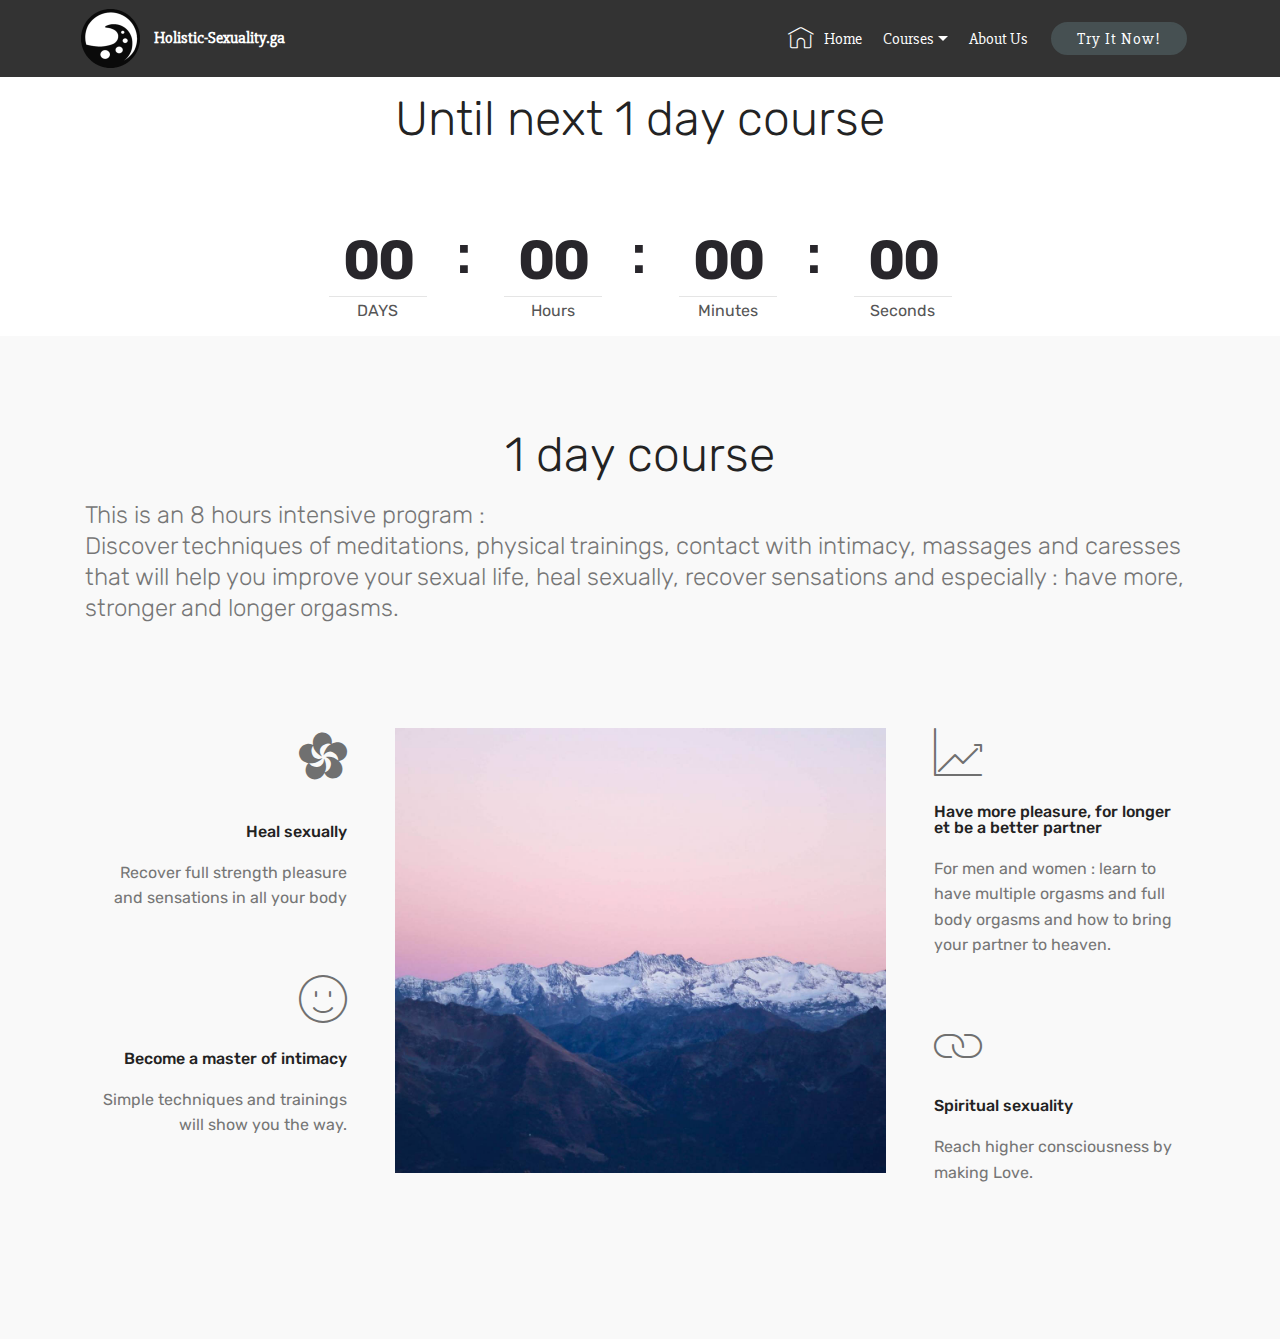
==== commit bd561891: "create github pages" ====
--- a/1day.html
+++ b/1day.html
@@ -51,11 +51,11 @@
             </div>
         </div>
         <div class="collapse navbar-collapse" id="navbarSupportedContent">
-            <ul class="navbar-nav nav-dropdown nav-right" data-app-modern-menu="true"><li class="nav-item">
+            <ul class="navbar-nav nav-dropdown" data-app-modern-menu="true"><li class="nav-item">
                     <a class="nav-link link text-white display-4" href="index.html"><span class="mbri-home mbr-iconfont mbr-iconfont-btn"></span>
                         
                         Home</a>
-                </li><li class="nav-item dropdown open"><a class="nav-link link text-white dropdown-toggle display-4" href="courses.html" data-toggle="dropdown-submenu" aria-expanded="true">Courses
+                </li><li class="nav-item dropdown"><a class="nav-link link text-white dropdown-toggle display-4" href="courses.html" data-toggle="dropdown-submenu" aria-expanded="false">Courses
                     </a><div class="dropdown-menu"><a class="text-white dropdown-item display-4" href="1day.html">1 day courses<br></a><a class="text-white dropdown-item display-4" href="3d.html">3 days courses<br></a><a class="text-white dropdown-item display-4" href="privc.html">Private courses<br></a></div></li>
                 <li class="nav-item">
                     <a class="nav-link link text-white display-4" href="about.html">
@@ -63,12 +63,15 @@
                         About Us
                     </a>
                 </li></ul>
-            
+            <div class="navbar-buttons mbr-section-btn"><a class="btn btn-sm btn-primary display-4" href="https://mobirise.com">
+                    
+                    Try It Now!
+                </a></div>
         </div>
     </nav>
 </section>
 
-<section class="engine"><a href="https://mobirise.ws/j">how to design free website</a></section><section class="menu cid-qMgxB4B0QM" once="menu" id="menu1-o">
+<section class="engine"><a href="https://mobirise.ws/e">best web authoring software</a></section><section class="menu cid-qMgxB4B0QM" once="menu" id="menu1-o">
 
     
 
@@ -93,11 +96,11 @@
             </div>
         </div>
         <div class="collapse navbar-collapse" id="navbarSupportedContent">
-            <ul class="navbar-nav nav-dropdown nav-right" data-app-modern-menu="true"><li class="nav-item">
+            <ul class="navbar-nav nav-dropdown" data-app-modern-menu="true"><li class="nav-item">
                     <a class="nav-link link text-white display-4" href="index.html"><span class="mbri-home mbr-iconfont mbr-iconfont-btn"></span>
                         
                         Home</a>
-                </li><li class="nav-item dropdown open"><a class="nav-link link text-white dropdown-toggle display-4" href="courses.html" data-toggle="dropdown-submenu" aria-expanded="true">Courses
+                </li><li class="nav-item dropdown"><a class="nav-link link text-white dropdown-toggle display-4" href="courses.html" data-toggle="dropdown-submenu" aria-expanded="false">Courses
                     </a><div class="dropdown-menu"><a class="text-white dropdown-item display-4" href="1day.html">1 day courses<br></a><a class="text-white dropdown-item display-4" href="3d.html">3 days courses<br></a><a class="text-white dropdown-item display-4" href="privc.html">Private courses<br></a></div></li>
                 <li class="nav-item">
                     <a class="nav-link link text-white display-4" href="about.html">
@@ -105,7 +108,10 @@
                         About Us
                     </a>
                 </li></ul>
-            
+            <div class="navbar-buttons mbr-section-btn"><a class="btn btn-sm btn-primary display-4" href="https://mobirise.com">
+                    
+                    Try It Now!
+                </a></div>
         </div>
     </nav>
 </section>
--- a/assets/mobirise/css/mbr-additional.css
+++ b/assets/mobirise/css/mbr-additional.css
@@ -5466,11 +5466,15 @@
   color: #c1c1c1 !important;
 }
 .cid-qNxnBrbvu0 {
-  background: linear-gradient(45deg, #fbac7f, #e5658a);
+  background: linear-gradient(45deg, #ffffff, #ffffff);
 }
 .cid-qNxnBrbvu0 .mbr-section-subtitle {
   font-style: italic;
   letter-spacing: 1rem;
+}
+.cid-qNxnBrbvu0 .mbr-section-title,
+.cid-qNxnBrbvu0 .mbr-section-btn {
+  color: #635a51;
 }
 .cid-qNxlBPudyK {
   padding-top: 90px;
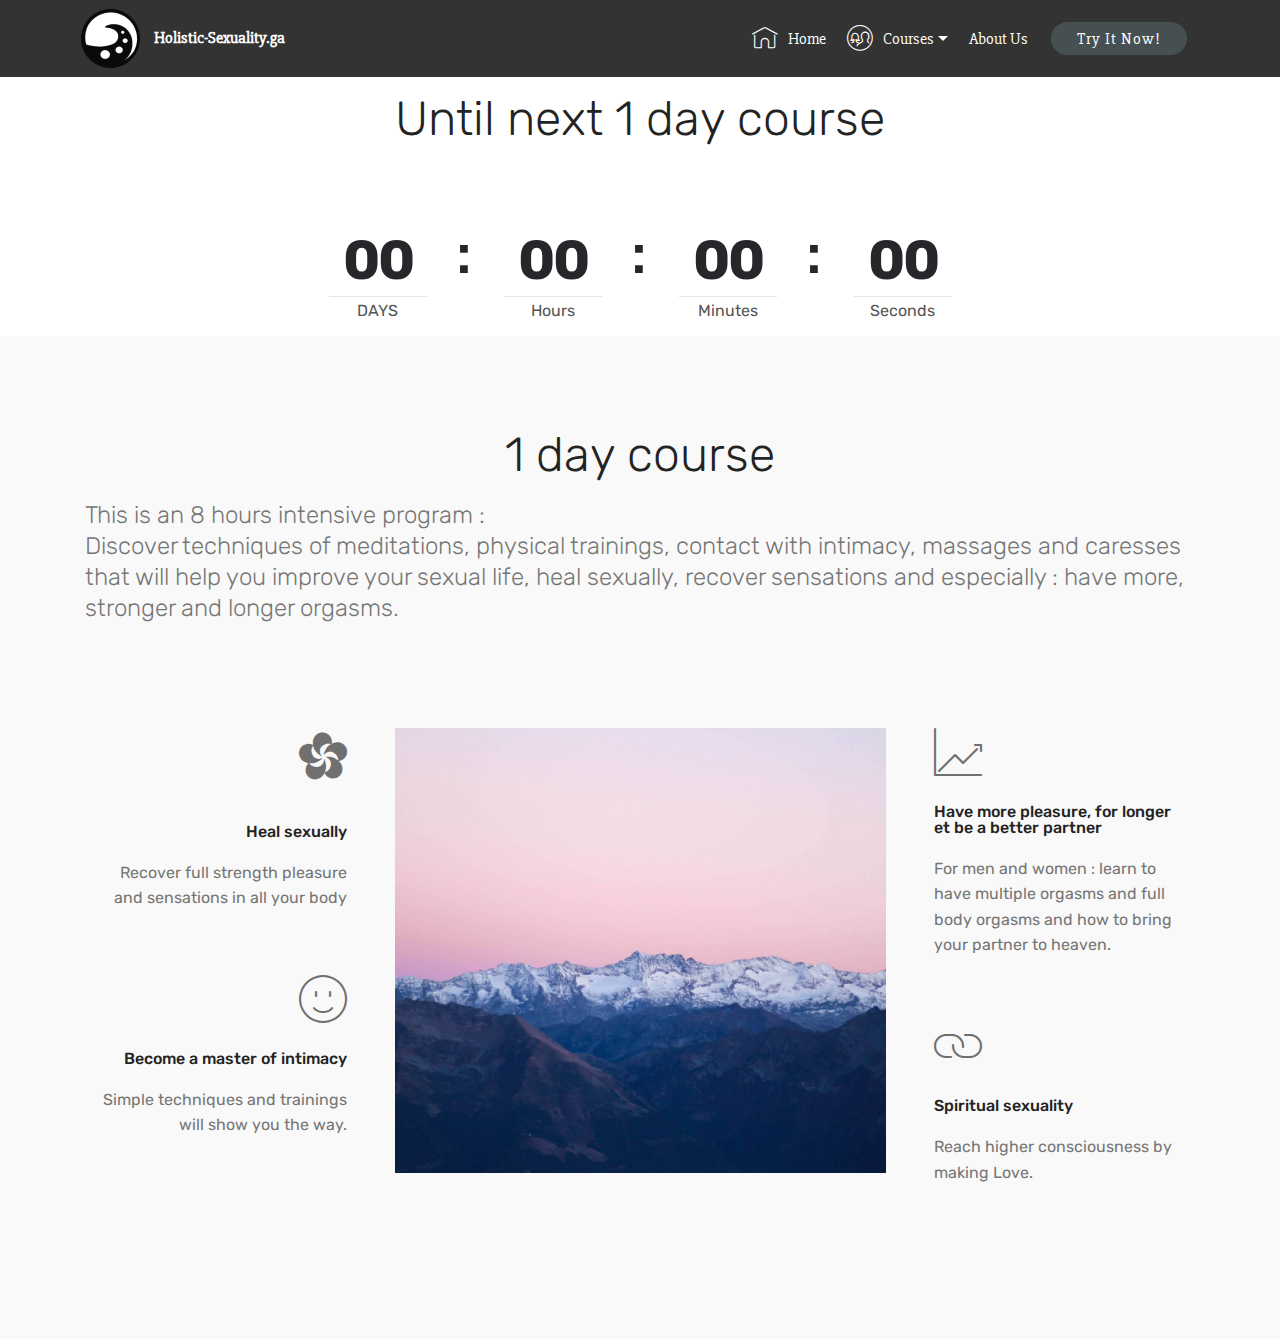
==== commit 4d43e680: "create github pages" ====
--- a/1day.html
+++ b/1day.html
@@ -46,8 +46,7 @@
                          <img src="assets/images/hssymbolgris-122x122.png" alt="Holistic-Sexuality.ga" title="Holistic-Sexuality homepage" style="height: 3.8rem;">
                     </a>
                 </span>
-                <span class="navbar-caption-wrap"><a class="navbar-caption text-white display-4" href="index.html">
-                        Holistic-Sexuality.ga<br></a></span>
+                <span class="navbar-caption-wrap"><a class="navbar-caption text-white display-4" href="https://mobirise.com">Holistic-Sexuality.ga</a></span>
             </div>
         </div>
         <div class="collapse navbar-collapse" id="navbarSupportedContent">
@@ -55,7 +54,7 @@
                     <a class="nav-link link text-white display-4" href="index.html"><span class="mbri-home mbr-iconfont mbr-iconfont-btn"></span>
                         
                         Home</a>
-                </li><li class="nav-item dropdown"><a class="nav-link link text-white dropdown-toggle display-4" href="courses.html" data-toggle="dropdown-submenu" aria-expanded="false">Courses
+                </li><li class="nav-item dropdown"><a class="nav-link link text-white dropdown-toggle display-4" href="courses.html" data-toggle="dropdown-submenu" aria-expanded="false"><span class="mbri-users mbr-iconfont mbr-iconfont-btn"></span>Courses
                     </a><div class="dropdown-menu"><a class="text-white dropdown-item display-4" href="1day.html">1 day courses<br></a><a class="text-white dropdown-item display-4" href="3d.html">3 days courses<br></a><a class="text-white dropdown-item display-4" href="privc.html">Private courses<br></a></div></li>
                 <li class="nav-item">
                     <a class="nav-link link text-white display-4" href="about.html">
@@ -71,7 +70,7 @@
     </nav>
 </section>
 
-<section class="engine"><a href="https://mobirise.ws/e">best web authoring software</a></section><section class="menu cid-qMgxB4B0QM" once="menu" id="menu1-o">
+<section class="engine"><a href="https://mobirise.ws/o">free mobile website builder</a></section><section class="menu cid-qMgxB4B0QM" once="menu" id="menu1-o">
 
     
 
@@ -91,8 +90,7 @@
                          <img src="assets/images/hssymbolgris-122x122.png" alt="Holistic-Sexuality.ga" title="Holistic-Sexuality homepage" style="height: 3.8rem;">
                     </a>
                 </span>
-                <span class="navbar-caption-wrap"><a class="navbar-caption text-white display-4" href="index.html">
-                        Holistic-Sexuality.ga<br></a></span>
+                <span class="navbar-caption-wrap"><a class="navbar-caption text-white display-4" href="https://mobirise.com">Holistic-Sexuality.ga</a></span>
             </div>
         </div>
         <div class="collapse navbar-collapse" id="navbarSupportedContent">
@@ -100,7 +98,7 @@
                     <a class="nav-link link text-white display-4" href="index.html"><span class="mbri-home mbr-iconfont mbr-iconfont-btn"></span>
                         
                         Home</a>
-                </li><li class="nav-item dropdown"><a class="nav-link link text-white dropdown-toggle display-4" href="courses.html" data-toggle="dropdown-submenu" aria-expanded="false">Courses
+                </li><li class="nav-item dropdown"><a class="nav-link link text-white dropdown-toggle display-4" href="courses.html" data-toggle="dropdown-submenu" aria-expanded="false"><span class="mbri-users mbr-iconfont mbr-iconfont-btn"></span>Courses
                     </a><div class="dropdown-menu"><a class="text-white dropdown-item display-4" href="1day.html">1 day courses<br></a><a class="text-white dropdown-item display-4" href="3d.html">3 days courses<br></a><a class="text-white dropdown-item display-4" href="privc.html">Private courses<br></a></div></li>
                 <li class="nav-item">
                     <a class="nav-link link text-white display-4" href="about.html">
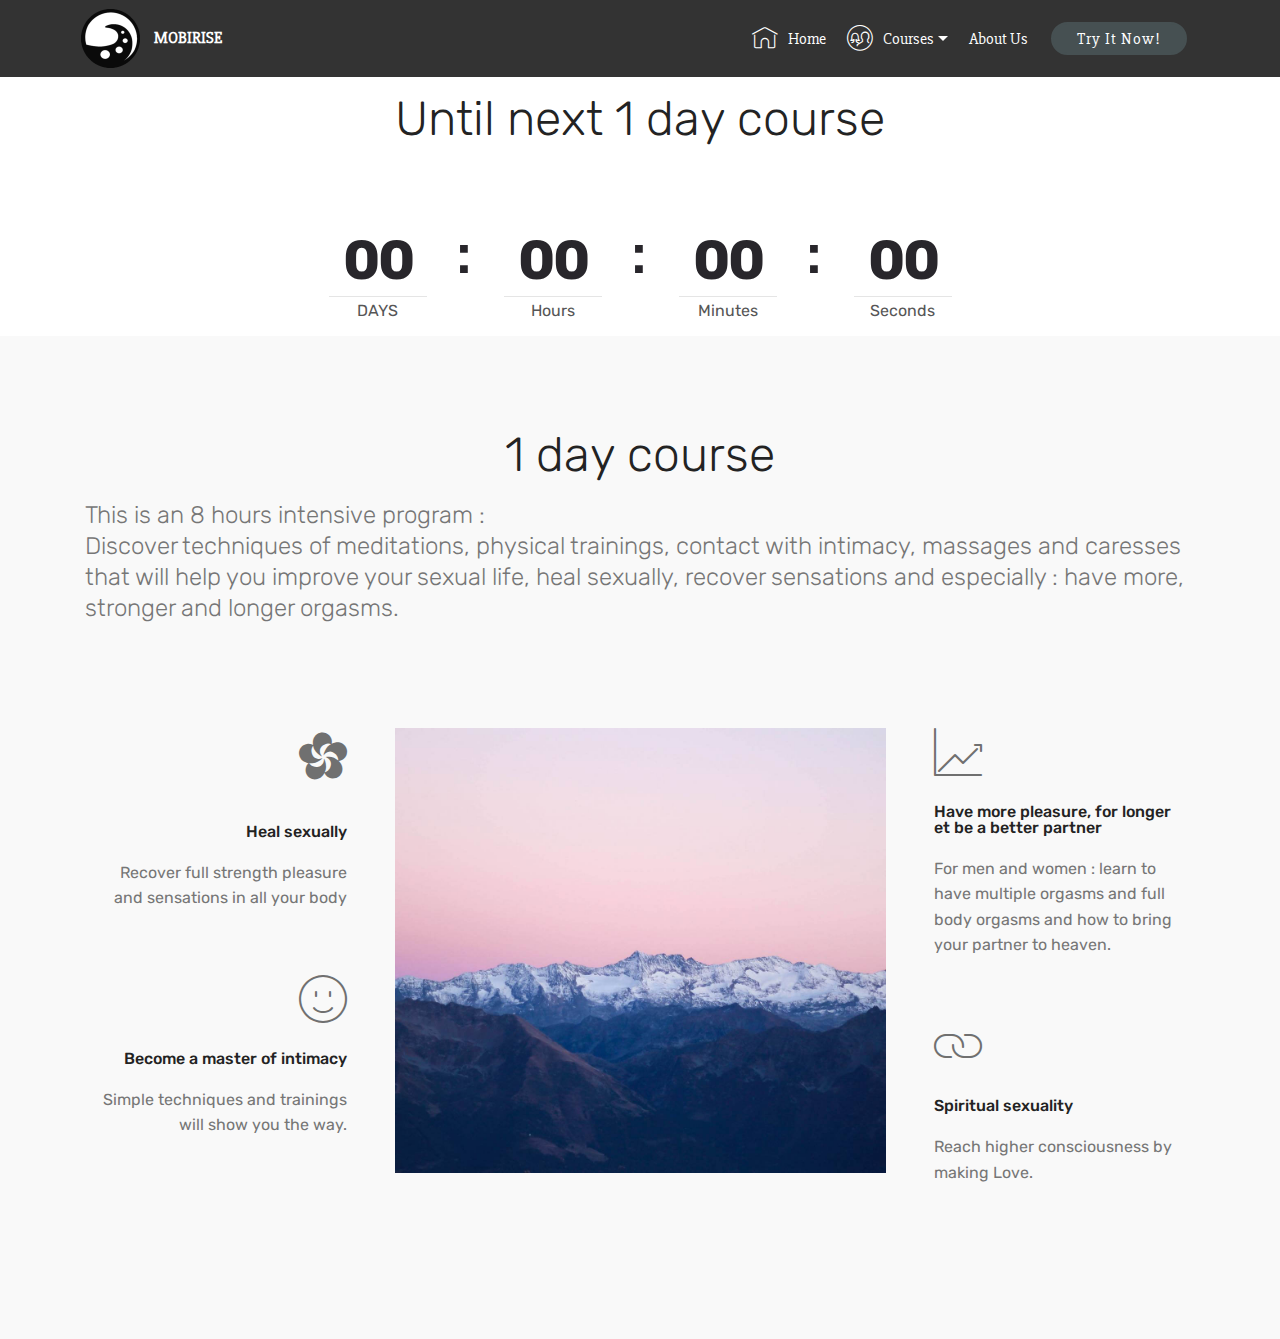
==== commit c221324d: "create github pages" ====
--- a/1day.html
+++ b/1day.html
@@ -46,7 +46,9 @@
                          <img src="assets/images/hssymbolgris-122x122.png" alt="Holistic-Sexuality.ga" title="Holistic-Sexuality homepage" style="height: 3.8rem;">
                     </a>
                 </span>
-                <span class="navbar-caption-wrap"><a class="navbar-caption text-white display-4" href="https://mobirise.com">Holistic-Sexuality.ga</a></span>
+                <span class="navbar-caption-wrap"><a class="navbar-caption text-white display-4" href="https://mobirise.com">
+                        MOBIRISE
+                    </a></span>
             </div>
         </div>
         <div class="collapse navbar-collapse" id="navbarSupportedContent">
@@ -54,7 +56,7 @@
                     <a class="nav-link link text-white display-4" href="index.html"><span class="mbri-home mbr-iconfont mbr-iconfont-btn"></span>
                         
                         Home</a>
-                </li><li class="nav-item dropdown"><a class="nav-link link text-white dropdown-toggle display-4" href="courses.html" data-toggle="dropdown-submenu" aria-expanded="false"><span class="mbri-users mbr-iconfont mbr-iconfont-btn"></span>Courses
+                </li><li class="nav-item dropdown open"><a class="nav-link link text-white dropdown-toggle display-4" href="courses.html" data-toggle="dropdown-submenu" aria-expanded="true"><span class="mbri-users mbr-iconfont mbr-iconfont-btn"></span>Courses
                     </a><div class="dropdown-menu"><a class="text-white dropdown-item display-4" href="1day.html">1 day courses<br></a><a class="text-white dropdown-item display-4" href="3d.html">3 days courses<br></a><a class="text-white dropdown-item display-4" href="privc.html">Private courses<br></a></div></li>
                 <li class="nav-item">
                     <a class="nav-link link text-white display-4" href="about.html">
@@ -70,7 +72,7 @@
     </nav>
 </section>
 
-<section class="engine"><a href="https://mobirise.ws/o">free mobile website builder</a></section><section class="menu cid-qMgxB4B0QM" once="menu" id="menu1-o">
+<section class="engine"><a href="https://mobirise.ws/f">simple web creator</a></section><section class="menu cid-qMgxB4B0QM" once="menu" id="menu1-o">
 
     
 
@@ -90,7 +92,9 @@
                          <img src="assets/images/hssymbolgris-122x122.png" alt="Holistic-Sexuality.ga" title="Holistic-Sexuality homepage" style="height: 3.8rem;">
                     </a>
                 </span>
-                <span class="navbar-caption-wrap"><a class="navbar-caption text-white display-4" href="https://mobirise.com">Holistic-Sexuality.ga</a></span>
+                <span class="navbar-caption-wrap"><a class="navbar-caption text-white display-4" href="https://mobirise.com">
+                        MOBIRISE
+                    </a></span>
             </div>
         </div>
         <div class="collapse navbar-collapse" id="navbarSupportedContent">
@@ -98,7 +102,7 @@
                     <a class="nav-link link text-white display-4" href="index.html"><span class="mbri-home mbr-iconfont mbr-iconfont-btn"></span>
                         
                         Home</a>
-                </li><li class="nav-item dropdown"><a class="nav-link link text-white dropdown-toggle display-4" href="courses.html" data-toggle="dropdown-submenu" aria-expanded="false"><span class="mbri-users mbr-iconfont mbr-iconfont-btn"></span>Courses
+                </li><li class="nav-item dropdown open"><a class="nav-link link text-white dropdown-toggle display-4" href="courses.html" data-toggle="dropdown-submenu" aria-expanded="true"><span class="mbri-users mbr-iconfont mbr-iconfont-btn"></span>Courses
                     </a><div class="dropdown-menu"><a class="text-white dropdown-item display-4" href="1day.html">1 day courses<br></a><a class="text-white dropdown-item display-4" href="3d.html">3 days courses<br></a><a class="text-white dropdown-item display-4" href="privc.html">Private courses<br></a></div></li>
                 <li class="nav-item">
                     <a class="nav-link link text-white display-4" href="about.html">
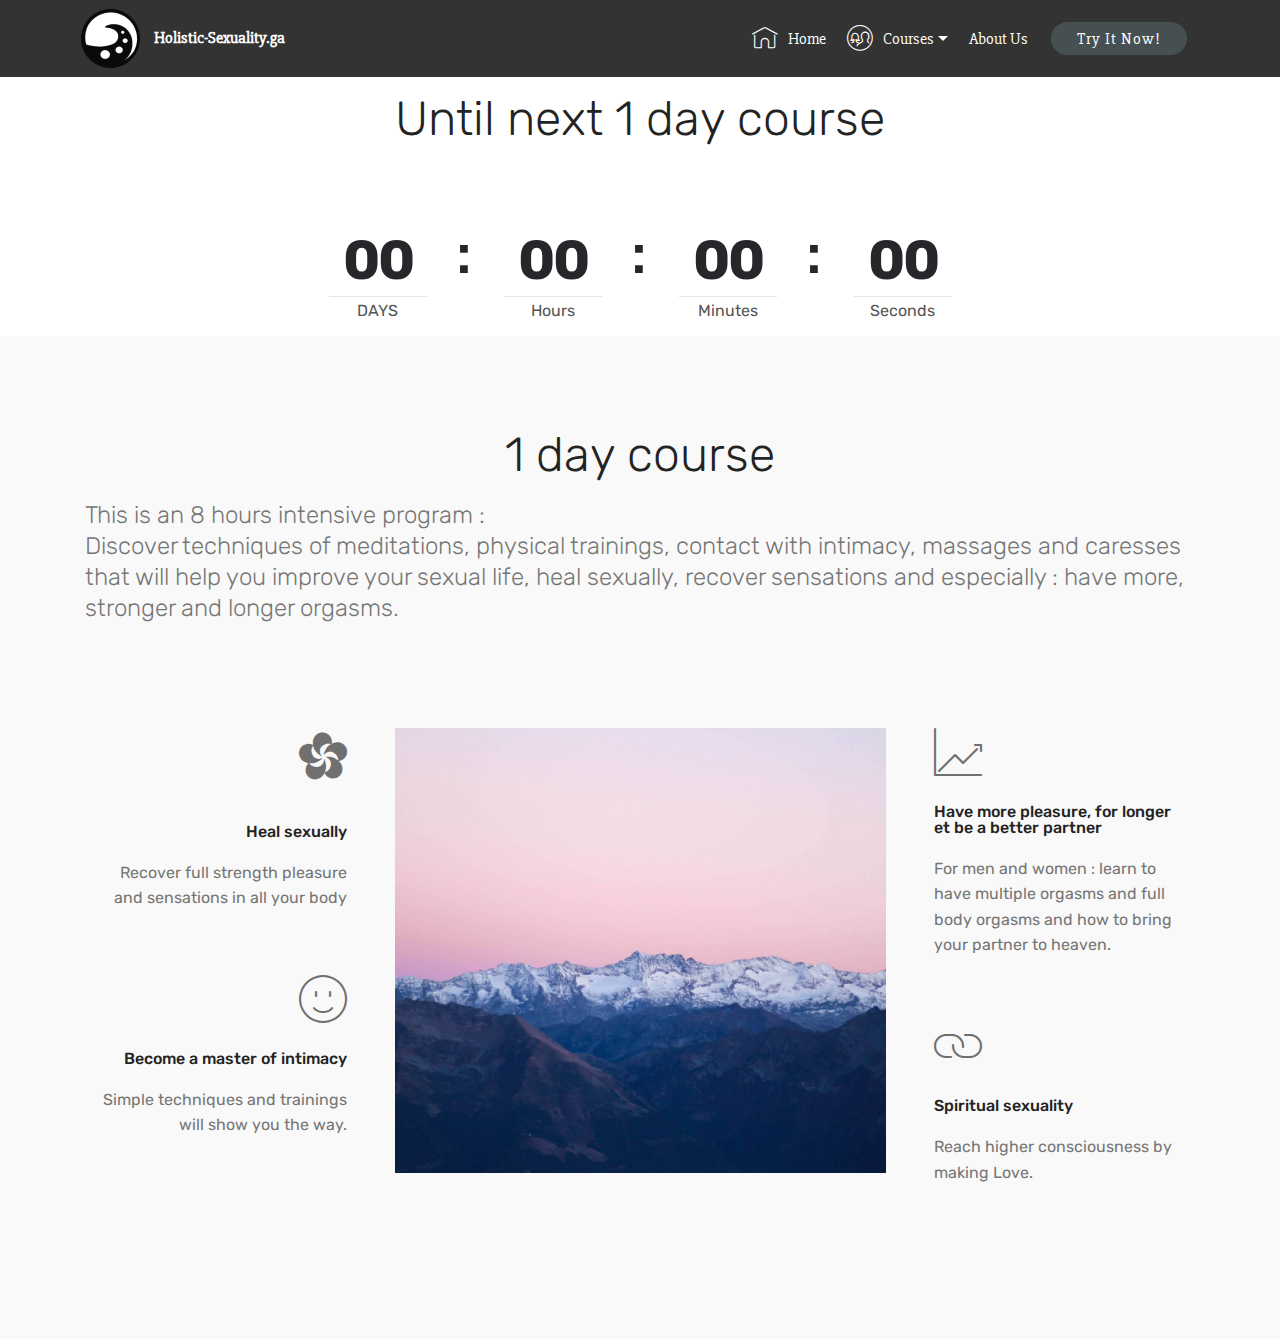
==== commit 6680d05f: "create github pages" ====
--- a/1day.html
+++ b/1day.html
@@ -1,10 +1,10 @@
 <!DOCTYPE html>
 <html >
 <head>
-  <!-- Site made with Mobirise Website Builder v4.6.6, https://mobirise.com -->
+  <!-- Site made with Mobirise Website Builder v4.6.7, https://mobirise.com -->
   <meta charset="UTF-8">
   <meta http-equiv="X-UA-Compatible" content="IE=edge">
-  <meta name="generator" content="Mobirise v4.6.6, mobirise.com">
+  <meta name="generator" content="Mobirise v4.6.7, mobirise.com">
   <meta name="viewport" content="width=device-width, initial-scale=1, minimum-scale=1">
   <link rel="shortcut icon" href="assets/images/hssymbolgris-122x122.png" type="image/x-icon">
   <meta name="description" content="This is an 8 hours intensive program :
@@ -46,9 +46,7 @@
                          <img src="assets/images/hssymbolgris-122x122.png" alt="Holistic-Sexuality.ga" title="Holistic-Sexuality homepage" style="height: 3.8rem;">
                     </a>
                 </span>
-                <span class="navbar-caption-wrap"><a class="navbar-caption text-white display-4" href="https://mobirise.com">
-                        MOBIRISE
-                    </a></span>
+                <span class="navbar-caption-wrap"><a class="navbar-caption text-white display-4" href="index.html">Holistic-Sexuality.ga</a></span>
             </div>
         </div>
         <div class="collapse navbar-collapse" id="navbarSupportedContent">
@@ -56,7 +54,7 @@
                     <a class="nav-link link text-white display-4" href="index.html"><span class="mbri-home mbr-iconfont mbr-iconfont-btn"></span>
                         
                         Home</a>
-                </li><li class="nav-item dropdown open"><a class="nav-link link text-white dropdown-toggle display-4" href="courses.html" data-toggle="dropdown-submenu" aria-expanded="true"><span class="mbri-users mbr-iconfont mbr-iconfont-btn"></span>Courses
+                </li><li class="nav-item dropdown"><a class="nav-link link text-white dropdown-toggle display-4" href="courses.html" data-toggle="dropdown-submenu" aria-expanded="false"><span class="mbri-users mbr-iconfont mbr-iconfont-btn"></span>Courses
                     </a><div class="dropdown-menu"><a class="text-white dropdown-item display-4" href="1day.html">1 day courses<br></a><a class="text-white dropdown-item display-4" href="3d.html">3 days courses<br></a><a class="text-white dropdown-item display-4" href="privc.html">Private courses<br></a></div></li>
                 <li class="nav-item">
                     <a class="nav-link link text-white display-4" href="about.html">
@@ -72,7 +70,7 @@
     </nav>
 </section>
 
-<section class="engine"><a href="https://mobirise.ws/f">simple web creator</a></section><section class="menu cid-qMgxB4B0QM" once="menu" id="menu1-o">
+<section class="engine"><a href="https://mobirise.ws/a">best website builder</a></section><section class="menu cid-qMgxB4B0QM" once="menu" id="menu1-o">
 
     
 
@@ -92,9 +90,7 @@
                          <img src="assets/images/hssymbolgris-122x122.png" alt="Holistic-Sexuality.ga" title="Holistic-Sexuality homepage" style="height: 3.8rem;">
                     </a>
                 </span>
-                <span class="navbar-caption-wrap"><a class="navbar-caption text-white display-4" href="https://mobirise.com">
-                        MOBIRISE
-                    </a></span>
+                <span class="navbar-caption-wrap"><a class="navbar-caption text-white display-4" href="index.html">Holistic-Sexuality.ga</a></span>
             </div>
         </div>
         <div class="collapse navbar-collapse" id="navbarSupportedContent">
@@ -102,7 +98,7 @@
                     <a class="nav-link link text-white display-4" href="index.html"><span class="mbri-home mbr-iconfont mbr-iconfont-btn"></span>
                         
                         Home</a>
-                </li><li class="nav-item dropdown open"><a class="nav-link link text-white dropdown-toggle display-4" href="courses.html" data-toggle="dropdown-submenu" aria-expanded="true"><span class="mbri-users mbr-iconfont mbr-iconfont-btn"></span>Courses
+                </li><li class="nav-item dropdown"><a class="nav-link link text-white dropdown-toggle display-4" href="courses.html" data-toggle="dropdown-submenu" aria-expanded="false"><span class="mbri-users mbr-iconfont mbr-iconfont-btn"></span>Courses
                     </a><div class="dropdown-menu"><a class="text-white dropdown-item display-4" href="1day.html">1 day courses<br></a><a class="text-white dropdown-item display-4" href="3d.html">3 days courses<br></a><a class="text-white dropdown-item display-4" href="privc.html">Private courses<br></a></div></li>
                 <li class="nav-item">
                     <a class="nav-link link text-white display-4" href="about.html">
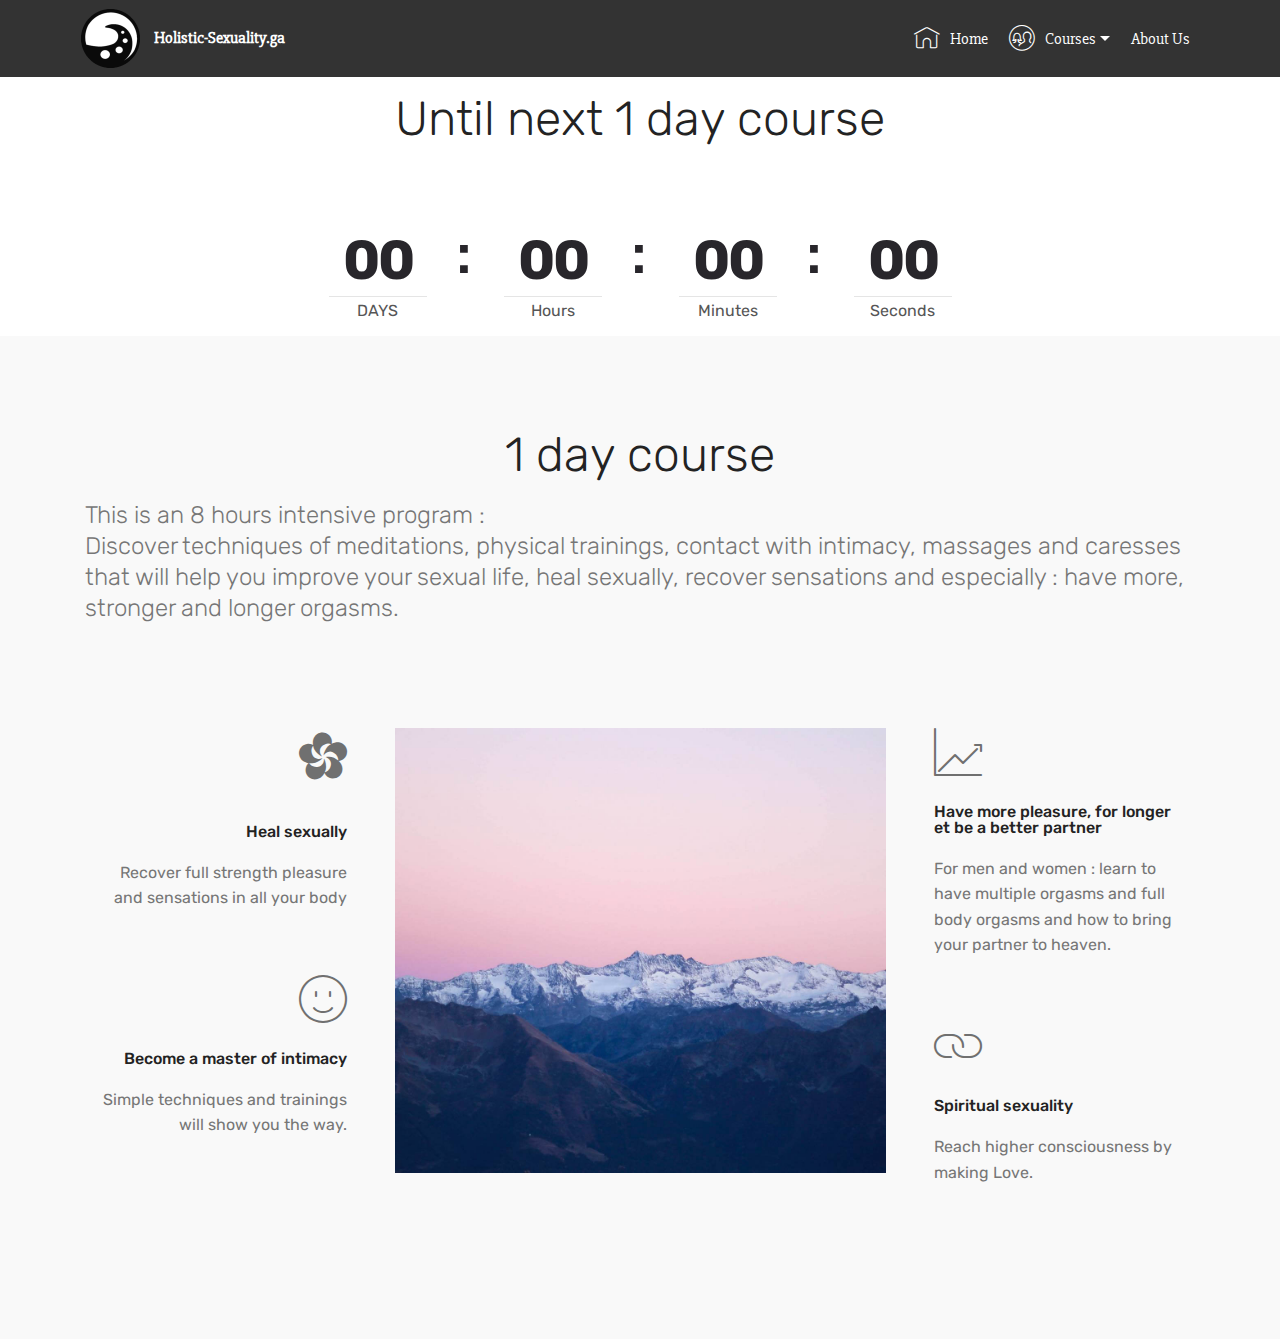
==== commit fe15f799: "create github pages" ====
--- a/1day.html
+++ b/1day.html
@@ -46,11 +46,12 @@
                          <img src="assets/images/hssymbolgris-122x122.png" alt="Holistic-Sexuality.ga" title="Holistic-Sexuality homepage" style="height: 3.8rem;">
                     </a>
                 </span>
-                <span class="navbar-caption-wrap"><a class="navbar-caption text-white display-4" href="index.html">Holistic-Sexuality.ga</a></span>
+                <span class="navbar-caption-wrap"><a class="navbar-caption text-white display-4" href="index.html">
+                        Holistic-Sexuality.ga</a></span>
             </div>
         </div>
         <div class="collapse navbar-collapse" id="navbarSupportedContent">
-            <ul class="navbar-nav nav-dropdown" data-app-modern-menu="true"><li class="nav-item">
+            <ul class="navbar-nav nav-dropdown nav-right" data-app-modern-menu="true"><li class="nav-item">
                     <a class="nav-link link text-white display-4" href="index.html"><span class="mbri-home mbr-iconfont mbr-iconfont-btn"></span>
                         
                         Home</a>
@@ -62,15 +63,12 @@
                         About Us
                     </a>
                 </li></ul>
-            <div class="navbar-buttons mbr-section-btn"><a class="btn btn-sm btn-primary display-4" href="https://mobirise.com">
-                    
-                    Try It Now!
-                </a></div>
+            
         </div>
     </nav>
 </section>
 
-<section class="engine"><a href="https://mobirise.ws/a">best website builder</a></section><section class="menu cid-qMgxB4B0QM" once="menu" id="menu1-o">
+<section class="engine"><a href="https://mobirise.ws/m">drag and drop web maker</a></section><section class="menu cid-qMgxB4B0QM" once="menu" id="menu1-o">
 
     
 
@@ -90,11 +88,12 @@
                          <img src="assets/images/hssymbolgris-122x122.png" alt="Holistic-Sexuality.ga" title="Holistic-Sexuality homepage" style="height: 3.8rem;">
                     </a>
                 </span>
-                <span class="navbar-caption-wrap"><a class="navbar-caption text-white display-4" href="index.html">Holistic-Sexuality.ga</a></span>
+                <span class="navbar-caption-wrap"><a class="navbar-caption text-white display-4" href="index.html">
+                        Holistic-Sexuality.ga</a></span>
             </div>
         </div>
         <div class="collapse navbar-collapse" id="navbarSupportedContent">
-            <ul class="navbar-nav nav-dropdown" data-app-modern-menu="true"><li class="nav-item">
+            <ul class="navbar-nav nav-dropdown nav-right" data-app-modern-menu="true"><li class="nav-item">
                     <a class="nav-link link text-white display-4" href="index.html"><span class="mbri-home mbr-iconfont mbr-iconfont-btn"></span>
                         
                         Home</a>
@@ -106,10 +105,7 @@
                         About Us
                     </a>
                 </li></ul>
-            <div class="navbar-buttons mbr-section-btn"><a class="btn btn-sm btn-primary display-4" href="https://mobirise.com">
-                    
-                    Try It Now!
-                </a></div>
+            
         </div>
     </nav>
 </section>
